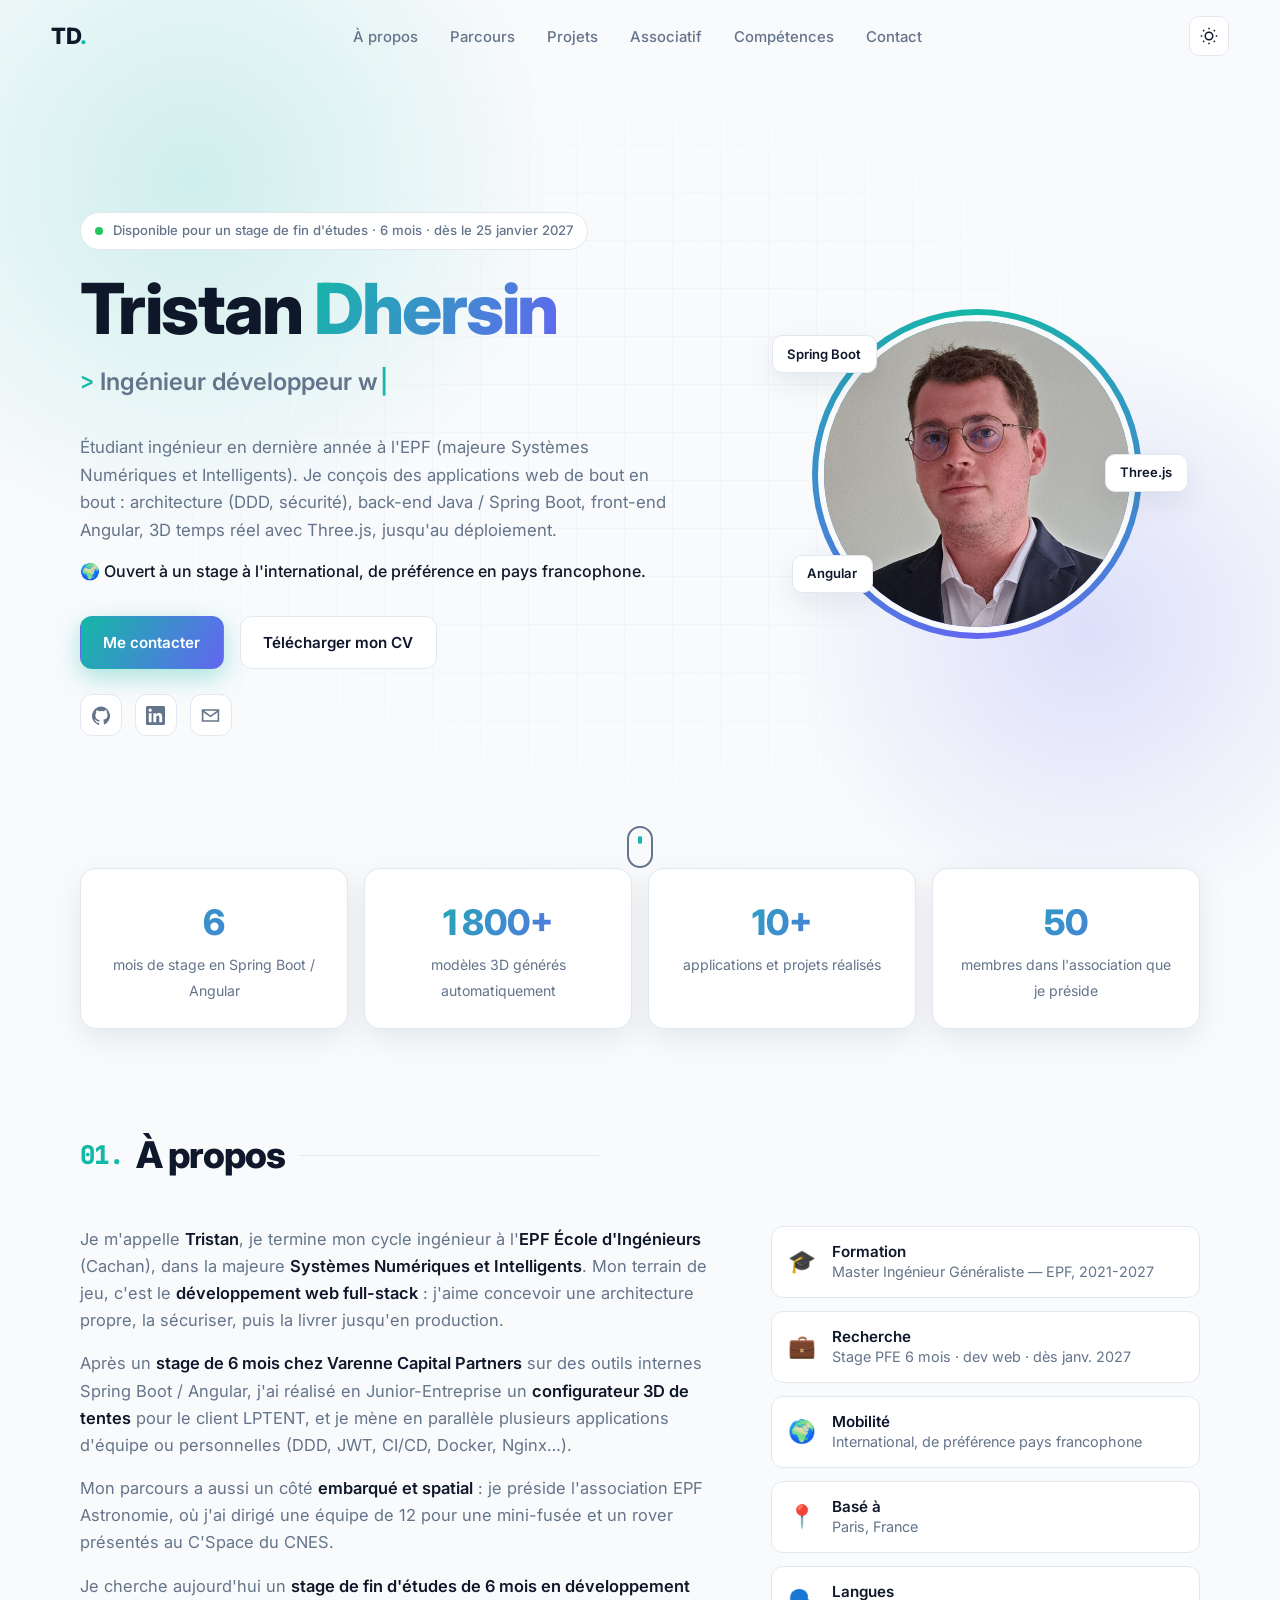
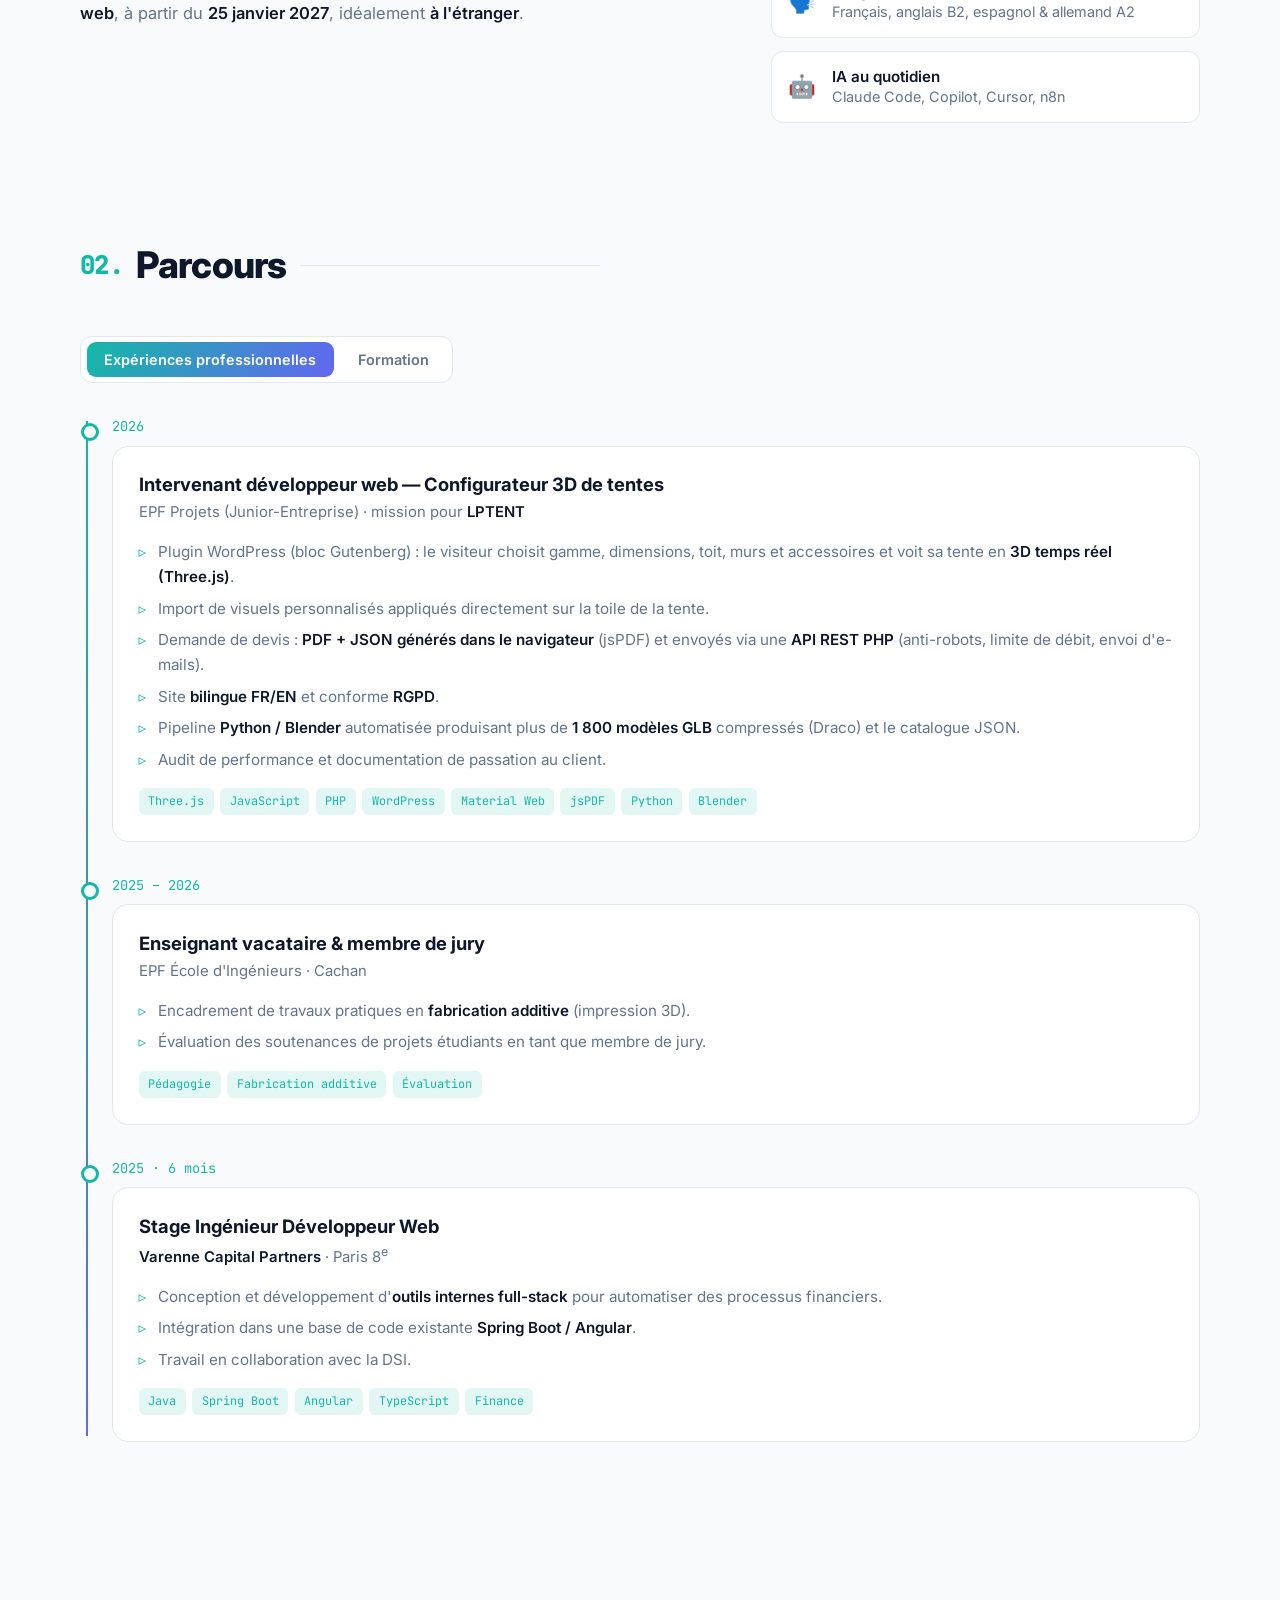
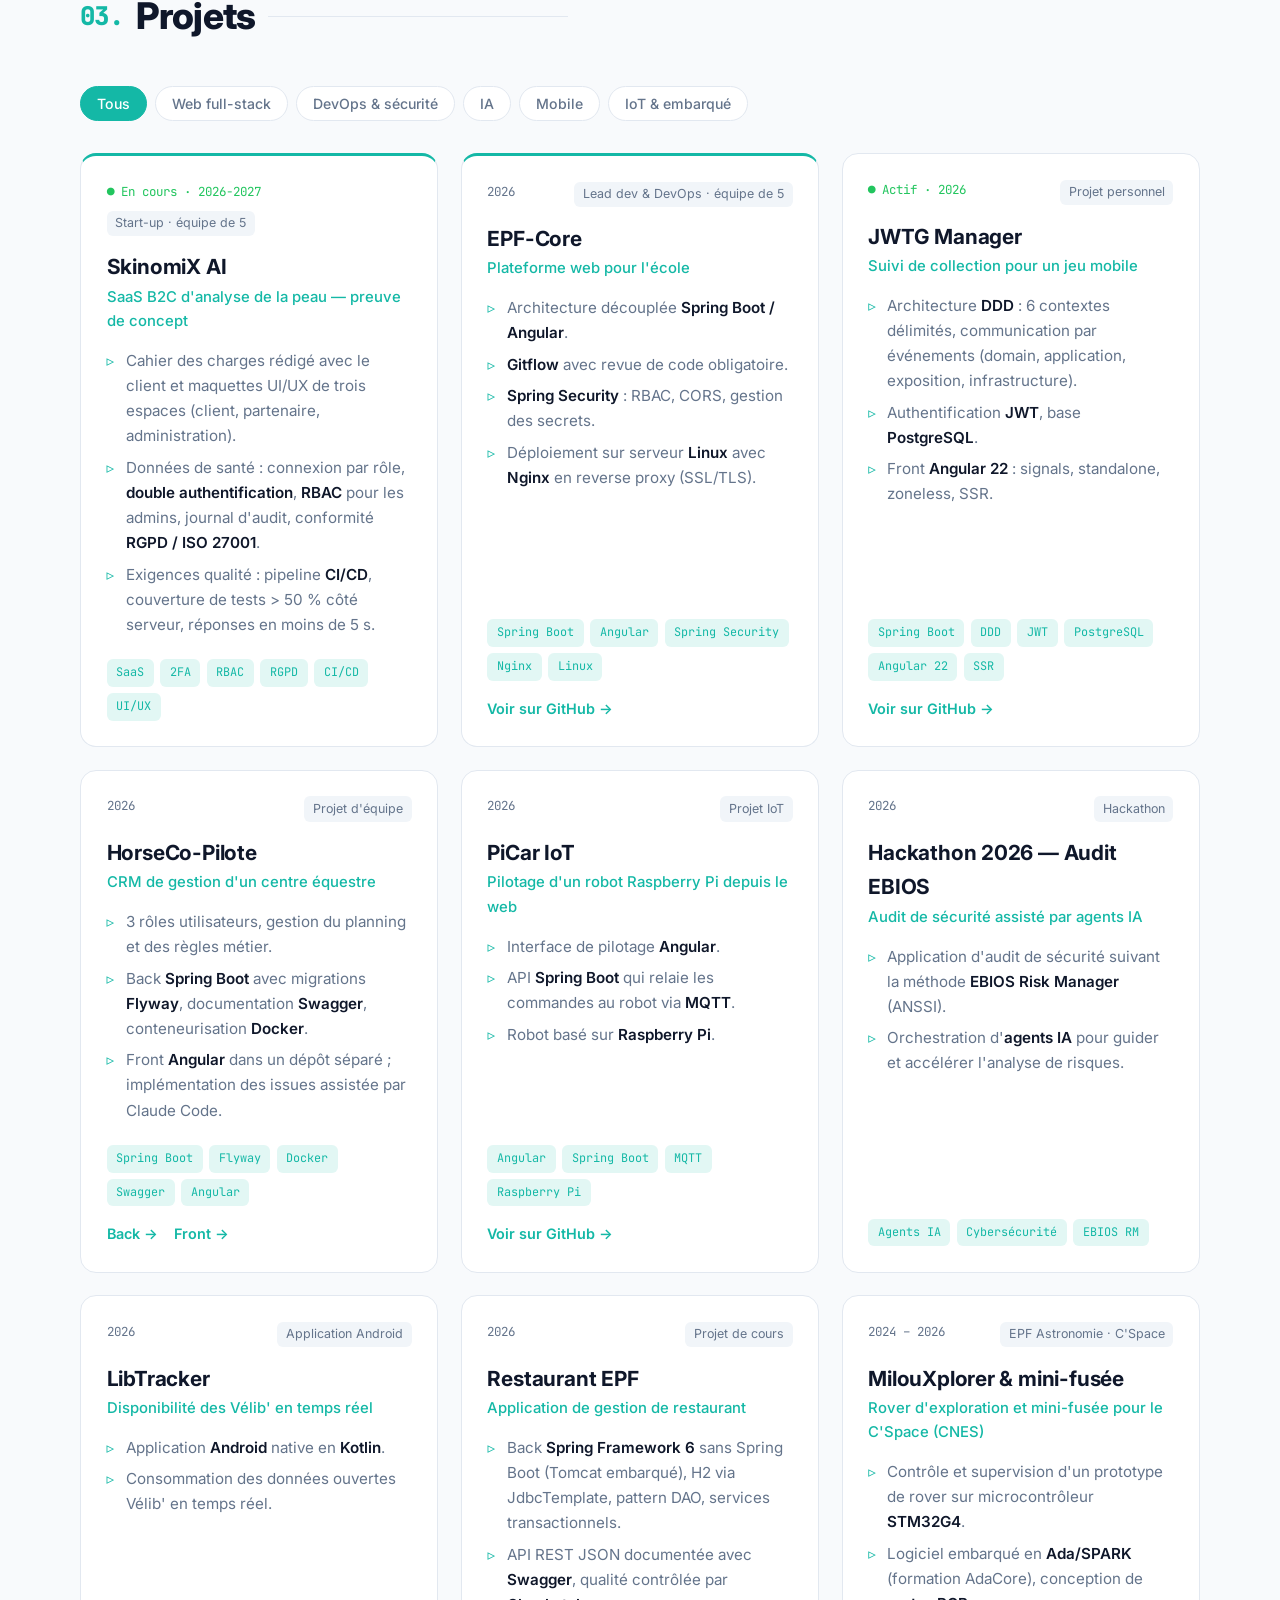
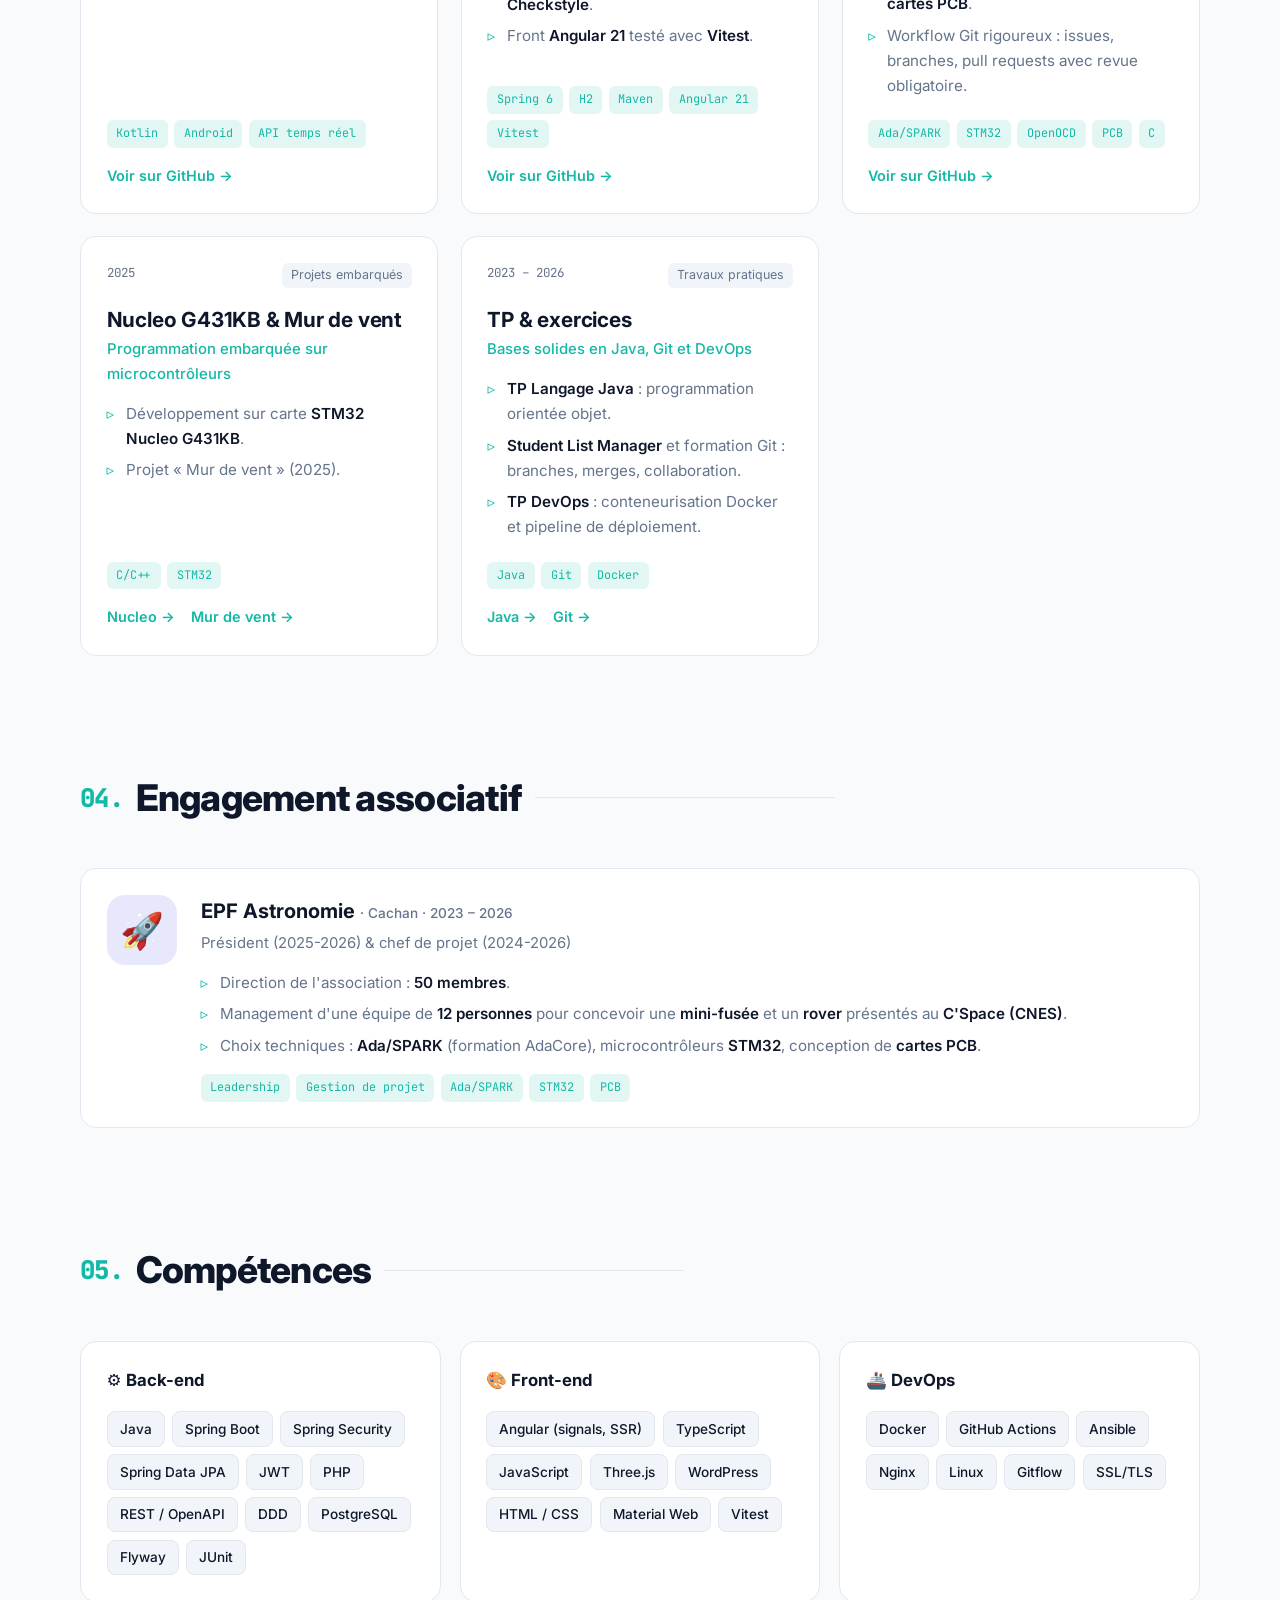
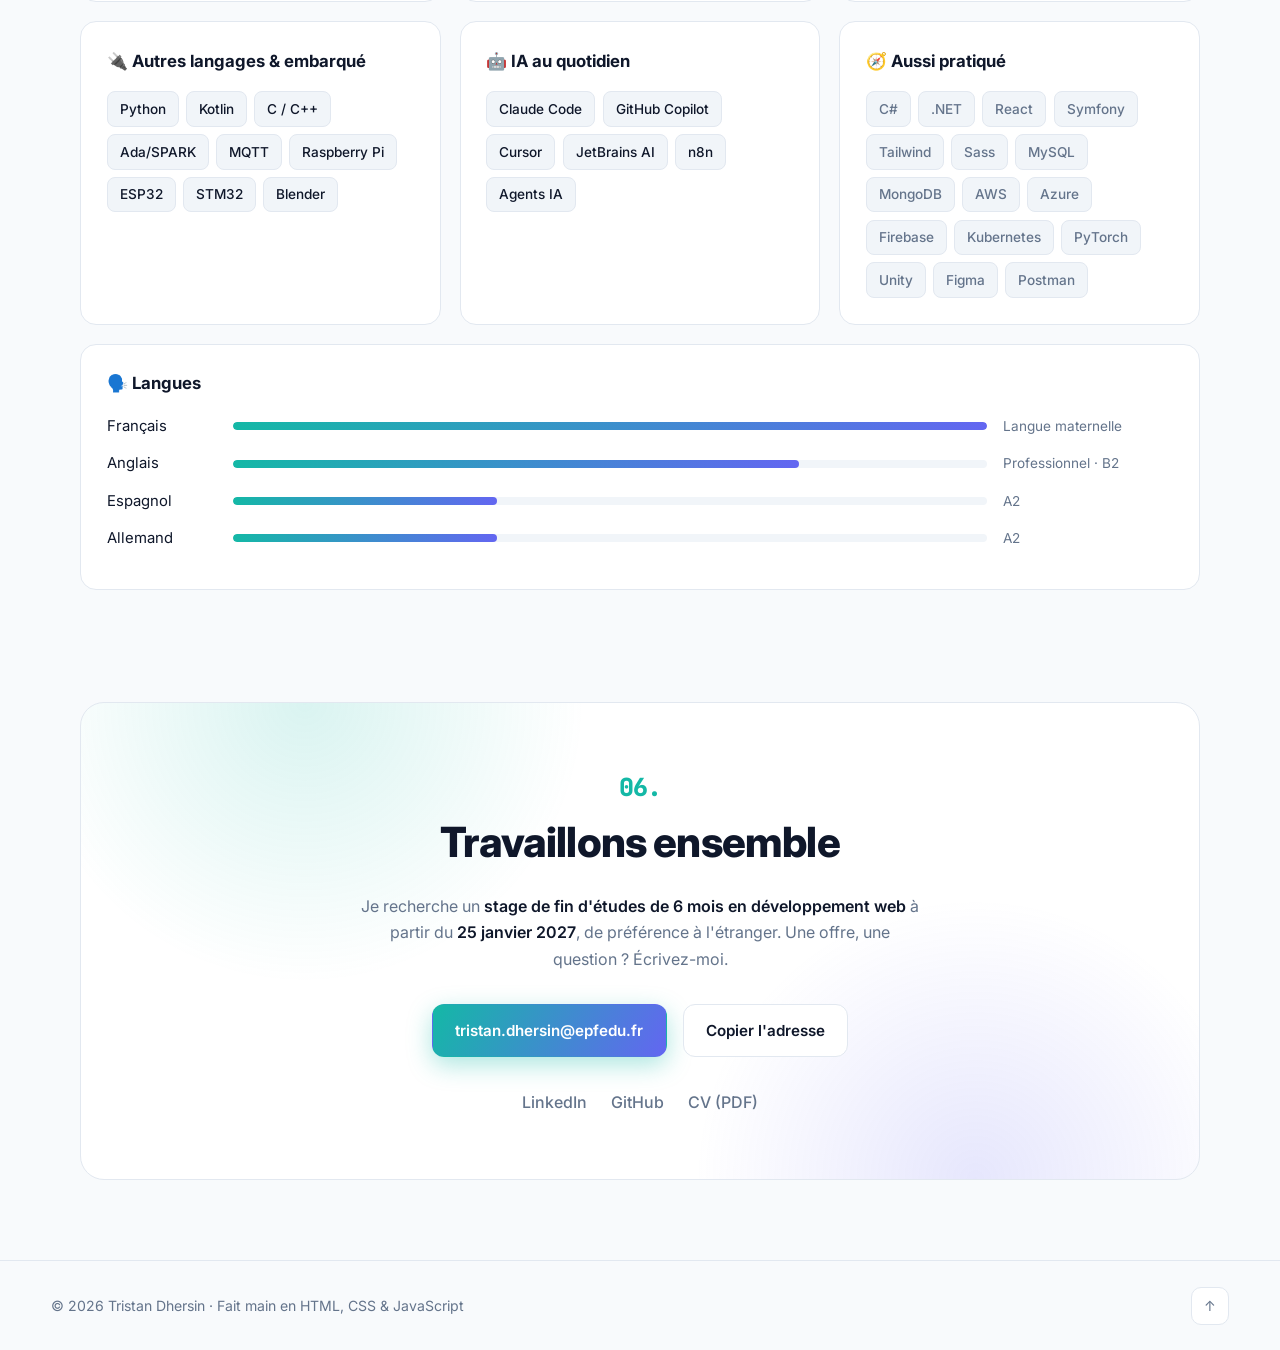
==== index.html @ 3bebbb7f "Portfolio initial : HTML, CSS, JS Co-Authored-By: Claude Opus 5.5 <noreply@anthropic.com> Claude-Ses" ====
<!DOCTYPE html>
<html lang="fr" data-theme="dark">
<head>
  <meta charset="UTF-8" />
  <meta name="viewport" content="width=device-width, initial-scale=1.0" />
  <title>Tristan Dhersin — Ingénieur développeur web full-stack</title>
  <meta name="description" content="Portfolio de Tristan Dhersin, étudiant ingénieur EPF, développeur web full-stack Java / Spring Boot & Angular. Recherche un stage de fin d'études de 6 mois à partir de janvier 2027." />
  <meta property="og:title" content="Tristan Dhersin — Développeur web full-stack" />
  <meta property="og:description" content="Java / Spring Boot, Angular, Three.js, DevOps. Stage de fin d'études dès janvier 2027." />
  <meta property="og:image" content="assets/photo.jpg" />
  <link rel="icon" href="data:image/svg+xml,<svg xmlns='http://www.w3.org/2000/svg' viewBox='0 0 100 100'><rect width='100' height='100' rx='22' fill='%2314b8a6'/><text x='50' y='66' font-size='48' text-anchor='middle' font-family='Arial' font-weight='700' fill='white'>TD</text></svg>" />
  <link rel="preconnect" href="https://fonts.googleapis.com" />
  <link rel="preconnect" href="https://fonts.gstatic.com" crossorigin />
  <link href="https://fonts.googleapis.com/css2?family=Inter:wght@400;500;600;700;800&family=JetBrains+Mono:wght@400;600&display=swap" rel="stylesheet" />
  <link rel="stylesheet" href="style.css" />
</head>
<body>
  <div class="progress" id="progress"></div>

  <!-- ============ NAVIGATION ============ -->
  <header class="nav" id="nav">
    <a href="#accueil" class="nav__logo">TD<span>.</span></a>
    <nav>
      <ul class="nav__links" id="navLinks">
        <li><a href="#apropos">À propos</a></li>
        <li><a href="#parcours">Parcours</a></li>
        <li><a href="#projets">Projets</a></li>
        <li><a href="#associatif">Associatif</a></li>
        <li><a href="#competences">Compétences</a></li>
        <li><a href="#contact">Contact</a></li>
      </ul>
    </nav>
    <div class="nav__actions">
      <button class="icon-btn" id="themeToggle" aria-label="Changer de thème">
        <svg class="sun" viewBox="0 0 24 24"><circle cx="12" cy="12" r="5"/><path d="M12 1v2M12 21v2M4.2 4.2l1.4 1.4M18.4 18.4l1.4 1.4M1 12h2M21 12h2M4.2 19.8l1.4-1.4M18.4 5.6l1.4-1.4"/></svg>
        <svg class="moon" viewBox="0 0 24 24"><path d="M21 12.8A9 9 0 1 1 11.2 3a7 7 0 0 0 9.8 9.8z"/></svg>
      </button>
      <button class="icon-btn burger" id="burger" aria-label="Menu">
        <span></span><span></span><span></span>
      </button>
    </div>
  </header>

  <main>
    <!-- ============ HERO ============ -->
    <section class="hero" id="accueil">
      <div class="hero__bg"></div>
      <div class="container hero__inner">
        <div class="hero__text">
          <p class="badge"><span class="dot"></span> Disponible pour un stage de fin d'études · 6 mois · dès le 25 janvier 2027</p>
          <h1>Tristan <span class="grad">Dhersin</span></h1>
          <h2 class="hero__role">
            <span class="mono">&gt;</span> <span id="typed">Ingénieur développeur web full-stack</span><span class="caret">|</span>
          </h2>
          <p class="hero__lead">
            Étudiant ingénieur en dernière année à l'EPF (majeure Systèmes Numériques et Intelligents).
            Je conçois des applications web de bout en bout&nbsp;: architecture (DDD, sécurité), back-end
            Java / Spring Boot, front-end Angular, 3D temps réel avec Three.js, jusqu'au déploiement.
          </p>
          <p class="hero__intl">🌍 Ouvert à un stage à l'international, de préférence en pays francophone.</p>
          <div class="hero__cta">
            <a href="#contact" class="btn btn--primary">Me contacter</a>
            <a href="assets/CV_Tristan_Dhersin.pdf" class="btn btn--ghost" target="_blank" rel="noopener">Télécharger mon CV</a>
          </div>
          <div class="socials">
            <a href="https://github.com/TristanBrouille" target="_blank" rel="noopener" aria-label="GitHub">
              <svg viewBox="0 0 24 24"><path d="M12 .5a12 12 0 0 0-3.8 23.4c.6.1.8-.3.8-.6v-2c-3.3.7-4-1.6-4-1.6-.6-1.4-1.4-1.8-1.4-1.8-1.1-.7.1-.7.1-.7 1.2.1 1.8 1.2 1.8 1.2 1.1 1.8 2.8 1.3 3.5 1 .1-.8.4-1.3.8-1.6-2.7-.3-5.5-1.3-5.5-6 0-1.3.5-2.4 1.2-3.2-.1-.3-.5-1.5.1-3.2 0 0 1-.3 3.3 1.2a11.5 11.5 0 0 1 6 0C17.3 4.7 18.3 5 18.3 5c.7 1.7.3 2.9.1 3.2.8.8 1.2 1.9 1.2 3.2 0 4.6-2.8 5.6-5.5 5.9.4.4.8 1.1.8 2.2v3.3c0 .3.2.7.8.6A12 12 0 0 0 12 .5z"/></svg>
            </a>
            <a href="https://www.linkedin.com/in/tristan-dhersin-30085b224/" target="_blank" rel="noopener" aria-label="LinkedIn">
              <svg viewBox="0 0 24 24"><path d="M20.4 20.5h-3.6v-5.6c0-1.3 0-3-1.8-3s-2.1 1.4-2.1 2.9v5.7H9.3V9h3.4v1.6c.5-.9 1.6-1.8 3.4-1.8 3.6 0 4.3 2.4 4.3 5.5v6.2zM5.3 7.4a2.1 2.1 0 1 1 0-4.2 2.1 2.1 0 0 1 0 4.2zM7.1 20.5H3.5V9h3.6v11.5zM22.2 0H1.8C.8 0 0 .8 0 1.7v20.6c0 .9.8 1.7 1.8 1.7h20.4c1 0 1.8-.8 1.8-1.7V1.7C24 .8 23.2 0 22.2 0z"/></svg>
            </a>
            <a href="mailto:tristan.dhersin@epfedu.fr" aria-label="E-mail">
              <svg viewBox="0 0 24 24"><path d="M2 5h20v14H2z" fill="none" stroke="currentColor" stroke-width="2"/><path d="m2 6 10 7 10-7" fill="none" stroke="currentColor" stroke-width="2"/></svg>
            </a>
          </div>
        </div>
        <div class="hero__photo">
          <div class="photo-ring">
            <img src="assets/photo.jpg" alt="Photo de Tristan Dhersin" />
          </div>
          <div class="floating chip-java">Spring Boot</div>
          <div class="floating chip-ng">Angular</div>
          <div class="floating chip-three">Three.js</div>
        </div>
      </div>
      <a href="#apropos" class="scroll-hint" aria-label="Descendre"><span></span></a>
    </section>

    <!-- ============ CHIFFRES ============ -->
    <section class="stats container reveal">
      <div class="stat"><strong data-count="6">6</strong><span>mois de stage en Spring Boot / Angular</span></div>
      <div class="stat"><strong data-count="1800" data-suffix="+">1 800+</strong><span>modèles 3D générés automatiquement</span></div>
      <div class="stat"><strong data-count="10" data-suffix="+">10+</strong><span>applications et projets réalisés</span></div>
      <div class="stat"><strong data-count="50">50</strong><span>membres dans l'association que je préside</span></div>
    </section>

    <!-- ============ À PROPOS ============ -->
    <section class="section container" id="apropos">
      <h2 class="section__title reveal"><span class="mono">01.</span> À propos</h2>
      <div class="about reveal">
        <div class="about__text">
          <p>
            Je m'appelle <strong>Tristan</strong>, je termine mon cycle ingénieur à l'<strong>EPF École d'Ingénieurs</strong> (Cachan),
            dans la majeure <strong>Systèmes Numériques et Intelligents</strong>. Mon terrain de jeu, c'est le
            <strong>développement web full-stack</strong> : j'aime concevoir une architecture propre, la sécuriser, puis
            la livrer jusqu'en production.
          </p>
          <p>
            Après un <strong>stage de 6 mois chez Varenne Capital Partners</strong> sur des outils internes Spring Boot / Angular,
            j'ai réalisé en Junior-Entreprise un <strong>configurateur 3D de tentes</strong> pour le client LPTENT, et je mène en
            parallèle plusieurs applications d'équipe ou personnelles (DDD, JWT, CI/CD, Docker, Nginx…).
          </p>
          <p>
            Mon parcours a aussi un côté <strong>embarqué et spatial</strong> : je préside l'association EPF Astronomie,
            où j'ai dirigé une équipe de 12 pour une mini-fusée et un rover présentés au C'Space du CNES.
          </p>
          <p>
            Je cherche aujourd'hui un <strong>stage de fin d'études de 6 mois en développement web</strong>,
            à partir du <strong>25 janvier 2027</strong>, idéalement <strong>à l'étranger</strong>.
          </p>
        </div>
        <ul class="about__facts">
          <li><span>🎓</span><div><b>Formation</b>Master Ingénieur Généraliste — EPF, 2021-2027</div></li>
          <li><span>💼</span><div><b>Recherche</b>Stage PFE 6 mois · dev web · dès janv. 2027</div></li>
          <li><span>🌍</span><div><b>Mobilité</b>International, de préférence pays francophone</div></li>
          <li><span>📍</span><div><b>Basé à</b>Paris, France</div></li>
          <li><span>🗣️</span><div><b>Langues</b>Français, anglais B2, espagnol & allemand A2</div></li>
          <li><span>🤖</span><div><b>IA au quotidien</b>Claude Code, Copilot, Cursor, n8n</div></li>
        </ul>
      </div>
    </section>

    <!-- ============ PARCOURS ============ -->
    <section class="section container" id="parcours">
      <h2 class="section__title reveal"><span class="mono">02.</span> Parcours</h2>

      <div class="tabs reveal" role="tablist">
        <button class="tab active" data-tab="pro">Expériences professionnelles</button>
        <button class="tab" data-tab="edu">Formation</button>
      </div>

      <div class="timeline" data-panel="pro">
        <article class="tl-item reveal">
          <div class="tl-date">2026</div>
          <div class="tl-card">
            <header>
              <h3>Intervenant développeur web — Configurateur 3D de tentes</h3>
              <p class="tl-org">EPF Projets (Junior-Entreprise) · mission pour <b>LPTENT</b></p>
            </header>
            <ul>
              <li>Plugin WordPress (bloc Gutenberg) : le visiteur choisit gamme, dimensions, toit, murs et accessoires et voit sa tente en <b>3D temps réel (Three.js)</b>.</li>
              <li>Import de visuels personnalisés appliqués directement sur la toile de la tente.</li>
              <li>Demande de devis : <b>PDF + JSON générés dans le navigateur</b> (jsPDF) et envoyés via une <b>API REST PHP</b> (anti-robots, limite de débit, envoi d'e-mails).</li>
              <li>Site <b>bilingue FR/EN</b> et conforme <b>RGPD</b>.</li>
              <li>Pipeline <b>Python / Blender</b> automatisée produisant plus de <b>1 800 modèles GLB</b> compressés (Draco) et le catalogue JSON.</li>
              <li>Audit de performance et documentation de passation au client.</li>
            </ul>
            <div class="tags"><span>Three.js</span><span>JavaScript</span><span>PHP</span><span>WordPress</span><span>Material Web</span><span>jsPDF</span><span>Python</span><span>Blender</span></div>
          </div>
        </article>

        <article class="tl-item reveal">
          <div class="tl-date">2025 – 2026</div>
          <div class="tl-card">
            <header>
              <h3>Enseignant vacataire & membre de jury</h3>
              <p class="tl-org">EPF École d'Ingénieurs · Cachan</p>
            </header>
            <ul>
              <li>Encadrement de travaux pratiques en <b>fabrication additive</b> (impression 3D).</li>
              <li>Évaluation des soutenances de projets étudiants en tant que membre de jury.</li>
            </ul>
            <div class="tags"><span>Pédagogie</span><span>Fabrication additive</span><span>Évaluation</span></div>
          </div>
        </article>

        <article class="tl-item reveal">
          <div class="tl-date">2025 · 6 mois</div>
          <div class="tl-card">
            <header>
              <h3>Stage Ingénieur Développeur Web</h3>
              <p class="tl-org"><b>Varenne Capital Partners</b> · Paris 8<sup>e</sup></p>
            </header>
            <ul>
              <li>Conception et développement d'<b>outils internes full-stack</b> pour automatiser des processus financiers.</li>
              <li>Intégration dans une base de code existante <b>Spring Boot / Angular</b>.</li>
              <li>Travail en collaboration avec la DSI.</li>
            </ul>
            <div class="tags"><span>Java</span><span>Spring Boot</span><span>Angular</span><span>TypeScript</span><span>Finance</span></div>
          </div>
        </article>
      </div>

      <div class="timeline hidden" data-panel="edu">
        <article class="tl-item reveal">
          <div class="tl-date">2021 – 2027</div>
          <div class="tl-card">
            <header>
              <h3>Master Ingénieur Généraliste — Majeure Systèmes Numériques et Intelligents</h3>
              <p class="tl-org"><b>EPF École d'Ingénieurs</b> · Cachan</p>
            </header>
            <ul>
              <li>Architecture logicielle, sécurité applicative.</li>
              <li>DevOps & CI/CD, cloud computing, virtualisation et réseaux.</li>
              <li>Projets de semestre en équipe : SkinomiX AI, EPF-Core, HorseCo-Pilote, PiCar IoT, Restaurant EPF…</li>
              <li>Formation Ada/SPARK dispensée par AdaCore (dans le cadre d'EPF Astronomie).</li>
            </ul>
            <div class="tags"><span>Architecture</span><span>Sécurité</span><span>DevOps</span><span>Cloud</span><span>Réseaux</span></div>
          </div>
        </article>
      </div>
    </section>

    <!-- ============ PROJETS ============ -->
    <section class="section container" id="projets">
      <h2 class="section__title reveal"><span class="mono">03.</span> Projets</h2>

      <div class="filters reveal" id="filters">
        <button class="filter active" data-filter="all">Tous</button>
        <button class="filter" data-filter="web">Web full-stack</button>
        <button class="filter" data-filter="devops">DevOps & sécurité</button>
        <button class="filter" data-filter="ia">IA</button>
        <button class="filter" data-filter="mobile">Mobile</button>
        <button class="filter" data-filter="iot">IoT & embarqué</button>
      </div>

      <div class="projects" id="projectGrid">
        <article class="project featured reveal" data-cat="web devops">
          <div class="project__top">
            <span class="project__status live">En cours · 2026-2027</span>
            <span class="project__ctx">Start-up · équipe de 5</span>
          </div>
          <h3>SkinomiX AI</h3>
          <p class="project__sub">SaaS B2C d'analyse de la peau — preuve de concept</p>
          <ul>
            <li>Cahier des charges rédigé avec le client et maquettes UI/UX de trois espaces (client, partenaire, administration).</li>
            <li>Données de santé : connexion par rôle, <b>double authentification</b>, <b>RBAC</b> pour les admins, journal d'audit, conformité <b>RGPD / ISO 27001</b>.</li>
            <li>Exigences qualité : pipeline <b>CI/CD</b>, couverture de tests &gt; 50 % côté serveur, réponses en moins de 5 s.</li>
          </ul>
          <div class="tags"><span>SaaS</span><span>2FA</span><span>RBAC</span><span>RGPD</span><span>CI/CD</span><span>UI/UX</span></div>
        </article>

        <article class="project featured reveal" data-cat="web devops">
          <div class="project__top">
            <span class="project__status">2026</span>
            <span class="project__ctx">Lead dev & DevOps · équipe de 5</span>
          </div>
          <h3>EPF-Core</h3>
          <p class="project__sub">Plateforme web pour l'école</p>
          <ul>
            <li>Architecture découplée <b>Spring Boot / Angular</b>.</li>
            <li><b>Gitflow</b> avec revue de code obligatoire.</li>
            <li><b>Spring Security</b> : RBAC, CORS, gestion des secrets.</li>
            <li>Déploiement sur serveur <b>Linux</b> avec <b>Nginx</b> en reverse proxy (SSL/TLS).</li>
          </ul>
          <div class="tags"><span>Spring Boot</span><span>Angular</span><span>Spring Security</span><span>Nginx</span><span>Linux</span></div>
          <a class="project__link" href="https://github.com/TristanBrouille/EPF-Core" target="_blank" rel="noopener">Voir sur GitHub →</a>
        </article>

        <article class="project reveal" data-cat="web">
          <div class="project__top">
            <span class="project__status live">Actif · 2026</span>
            <span class="project__ctx">Projet personnel</span>
          </div>
          <h3>JWTG Manager</h3>
          <p class="project__sub">Suivi de collection pour un jeu mobile</p>
          <ul>
            <li>Architecture <b>DDD</b> : 6 contextes délimités, communication par événements (domain, application, exposition, infrastructure).</li>
            <li>Authentification <b>JWT</b>, base <b>PostgreSQL</b>.</li>
            <li>Front <b>Angular 22</b> : signals, standalone, zoneless, SSR.</li>
          </ul>
          <div class="tags"><span>Spring Boot</span><span>DDD</span><span>JWT</span><span>PostgreSQL</span><span>Angular 22</span><span>SSR</span></div>
          <a class="project__link" href="https://github.com/TristanBrouille/JwtgManager" target="_blank" rel="noopener">Voir sur GitHub →</a>
        </article>

        <article class="project reveal" data-cat="web devops">
          <div class="project__top">
            <span class="project__status">2026</span>
            <span class="project__ctx">Projet d'équipe</span>
          </div>
          <h3>HorseCo-Pilote</h3>
          <p class="project__sub">CRM de gestion d'un centre équestre</p>
          <ul>
            <li>3 rôles utilisateurs, gestion du planning et des règles métier.</li>
            <li>Back <b>Spring Boot</b> avec migrations <b>Flyway</b>, documentation <b>Swagger</b>, conteneurisation <b>Docker</b>.</li>
            <li>Front <b>Angular</b> dans un dépôt séparé ; implémentation des issues assistée par Claude Code.</li>
          </ul>
          <div class="tags"><span>Spring Boot</span><span>Flyway</span><span>Docker</span><span>Swagger</span><span>Angular</span></div>
          <div class="project__links">
            <a class="project__link" href="https://github.com/TristanBrouille/HorseCo-Pilote" target="_blank" rel="noopener">Back →</a>
            <a class="project__link" href="https://github.com/TristanBrouille/HorseCo-Pilote-Front" target="_blank" rel="noopener">Front →</a>
          </div>
        </article>

        <article class="project reveal" data-cat="iot web">
          <div class="project__top">
            <span class="project__status">2026</span>
            <span class="project__ctx">Projet IoT</span>
          </div>
          <h3>PiCar IoT</h3>
          <p class="project__sub">Pilotage d'un robot Raspberry Pi depuis le web</p>
          <ul>
            <li>Interface de pilotage <b>Angular</b>.</li>
            <li>API <b>Spring Boot</b> qui relaie les commandes au robot via <b>MQTT</b>.</li>
            <li>Robot basé sur <b>Raspberry Pi</b>.</li>
          </ul>
          <div class="tags"><span>Angular</span><span>Spring Boot</span><span>MQTT</span><span>Raspberry Pi</span></div>
          <a class="project__link" href="https://github.com/TristanBrouille/Projet_IOT_Picard" target="_blank" rel="noopener">Voir sur GitHub →</a>
        </article>

        <article class="project reveal" data-cat="ia devops">
          <div class="project__top">
            <span class="project__status">2026</span>
            <span class="project__ctx">Hackathon</span>
          </div>
          <h3>Hackathon 2026 — Audit EBIOS</h3>
          <p class="project__sub">Audit de sécurité assisté par agents IA</p>
          <ul>
            <li>Application d'audit de sécurité suivant la méthode <b>EBIOS Risk Manager</b> (ANSSI).</li>
            <li>Orchestration d'<b>agents IA</b> pour guider et accélérer l'analyse de risques.</li>
          </ul>
          <div class="tags"><span>Agents IA</span><span>Cybersécurité</span><span>EBIOS RM</span></div>
        </article>

        <article class="project reveal" data-cat="mobile">
          <div class="project__top">
            <span class="project__status">2026</span>
            <span class="project__ctx">Application Android</span>
          </div>
          <h3>LibTracker</h3>
          <p class="project__sub">Disponibilité des Vélib' en temps réel</p>
          <ul>
            <li>Application <b>Android</b> native en <b>Kotlin</b>.</li>
            <li>Consommation des données ouvertes Vélib' en temps réel.</li>
          </ul>
          <div class="tags"><span>Kotlin</span><span>Android</span><span>API temps réel</span></div>
          <a class="project__link" href="https://github.com/TristanBrouille/LibTracker" target="_blank" rel="noopener">Voir sur GitHub →</a>
        </article>

        <article class="project reveal" data-cat="web">
          <div class="project__top">
            <span class="project__status">2026</span>
            <span class="project__ctx">Projet de cours</span>
          </div>
          <h3>Restaurant EPF</h3>
          <p class="project__sub">Application de gestion de restaurant</p>
          <ul>
            <li>Back <b>Spring Framework 6</b> sans Spring Boot (Tomcat embarqué), H2 via JdbcTemplate, pattern DAO, services transactionnels.</li>
            <li>API REST JSON documentée avec <b>Swagger</b>, qualité contrôlée par <b>Checkstyle</b>.</li>
            <li>Front <b>Angular 21</b> testé avec <b>Vitest</b>.</li>
          </ul>
          <div class="tags"><span>Spring 6</span><span>H2</span><span>Maven</span><span>Angular 21</span><span>Vitest</span></div>
          <a class="project__link" href="https://github.com/TristanBrouille/restaurant-epf-sujet" target="_blank" rel="noopener">Voir sur GitHub →</a>
        </article>

        <article class="project reveal" data-cat="iot">
          <div class="project__top">
            <span class="project__status">2024 – 2026</span>
            <span class="project__ctx">EPF Astronomie · C'Space</span>
          </div>
          <h3>MilouXplorer & mini-fusée</h3>
          <p class="project__sub">Rover d'exploration et mini-fusée pour le C'Space (CNES)</p>
          <ul>
            <li>Contrôle et supervision d'un prototype de rover sur microcontrôleur <b>STM32G4</b>.</li>
            <li>Logiciel embarqué en <b>Ada/SPARK</b> (formation AdaCore), conception de <b>cartes PCB</b>.</li>
            <li>Workflow Git rigoureux : issues, branches, pull requests avec revue obligatoire.</li>
          </ul>
          <div class="tags"><span>Ada/SPARK</span><span>STM32</span><span>OpenOCD</span><span>PCB</span><span>C</span></div>
          <a class="project__link" href="https://github.com/TristanBrouille/epf-milou-explorer" target="_blank" rel="noopener">Voir sur GitHub →</a>
        </article>

        <article class="project reveal" data-cat="iot">
          <div class="project__top">
            <span class="project__status">2025</span>
            <span class="project__ctx">Projets embarqués</span>
          </div>
          <h3>Nucleo G431KB & Mur de vent</h3>
          <p class="project__sub">Programmation embarquée sur microcontrôleurs</p>
          <ul>
            <li>Développement sur carte <b>STM32 Nucleo G431KB</b>.</li>
            <li>Projet « Mur de vent » (2025).</li>
          </ul>
          <div class="tags"><span>C/C++</span><span>STM32</span></div>
          <div class="project__links">
            <a class="project__link" href="https://github.com/TristanBrouille/nucleo_g431kb" target="_blank" rel="noopener">Nucleo →</a>
            <a class="project__link" href="https://github.com/TristanBrouille/Mur_de_vent" target="_blank" rel="noopener">Mur de vent →</a>
          </div>
        </article>

        <article class="project reveal" data-cat="web devops">
          <div class="project__top">
            <span class="project__status">2023 – 2026</span>
            <span class="project__ctx">Travaux pratiques</span>
          </div>
          <h3>TP & exercices</h3>
          <p class="project__sub">Bases solides en Java, Git et DevOps</p>
          <ul>
            <li><b>TP Langage Java</b> : programmation orientée objet.</li>
            <li><b>Student List Manager</b> et formation Git : branches, merges, collaboration.</li>
            <li><b>TP DevOps</b> : conteneurisation Docker et pipeline de déploiement.</li>
          </ul>
          <div class="tags"><span>Java</span><span>Git</span><span>Docker</span></div>
          <div class="project__links">
            <a class="project__link" href="https://github.com/TristanBrouille/TP-Language-Java" target="_blank" rel="noopener">Java →</a>
            <a class="project__link" href="https://github.com/TristanBrouille/TP-Git---Student-List-Manager" target="_blank" rel="noopener">Git →</a>
          </div>
        </article>
      </div>
    </section>

    <!-- ============ ASSOCIATIF ============ -->
    <section class="section container" id="associatif">
      <h2 class="section__title reveal"><span class="mono">04.</span> Engagement associatif</h2>
      <div class="asso reveal">
        <div class="asso__icon">🚀</div>
        <div>
          <h3>EPF Astronomie <small>· Cachan · 2023 – 2026</small></h3>
          <p class="tl-org">Président (2025-2026) & chef de projet (2024-2026)</p>
          <ul>
            <li>Direction de l'association : <b>50 membres</b>.</li>
            <li>Management d'une équipe de <b>12 personnes</b> pour concevoir une <b>mini-fusée</b> et un <b>rover</b> présentés au <b>C'Space (CNES)</b>.</li>
            <li>Choix techniques : <b>Ada/SPARK</b> (formation AdaCore), microcontrôleurs <b>STM32</b>, conception de <b>cartes PCB</b>.</li>
          </ul>
          <div class="tags"><span>Leadership</span><span>Gestion de projet</span><span>Ada/SPARK</span><span>STM32</span><span>PCB</span></div>
        </div>
      </div>
    </section>

    <!-- ============ COMPÉTENCES ============ -->
    <section class="section container" id="competences">
      <h2 class="section__title reveal"><span class="mono">05.</span> Compétences</h2>
      <div class="skills">
        <div class="skill-card reveal">
          <h3>⚙️ Back-end</h3>
          <div class="chips"><span>Java</span><span>Spring Boot</span><span>Spring Security</span><span>Spring Data JPA</span><span>JWT</span><span>PHP</span><span>REST / OpenAPI</span><span>DDD</span><span>PostgreSQL</span><span>Flyway</span><span>JUnit</span></div>
        </div>
        <div class="skill-card reveal">
          <h3>🎨 Front-end</h3>
          <div class="chips"><span>Angular (signals, SSR)</span><span>TypeScript</span><span>JavaScript</span><span>Three.js</span><span>WordPress</span><span>HTML / CSS</span><span>Material Web</span><span>Vitest</span></div>
        </div>
        <div class="skill-card reveal">
          <h3>🚢 DevOps</h3>
          <div class="chips"><span>Docker</span><span>GitHub Actions</span><span>Ansible</span><span>Nginx</span><span>Linux</span><span>Gitflow</span><span>SSL/TLS</span></div>
        </div>
        <div class="skill-card reveal">
          <h3>🔌 Autres langages & embarqué</h3>
          <div class="chips"><span>Python</span><span>Kotlin</span><span>C / C++</span><span>Ada/SPARK</span><span>MQTT</span><span>Raspberry Pi</span><span>ESP32</span><span>STM32</span><span>Blender</span></div>
        </div>
        <div class="skill-card reveal">
          <h3>🤖 IA au quotidien</h3>
          <div class="chips"><span>Claude Code</span><span>GitHub Copilot</span><span>Cursor</span><span>JetBrains AI</span><span>n8n</span><span>Agents IA</span></div>
        </div>
        <div class="skill-card reveal">
          <h3>🧭 Aussi pratiqué</h3>
          <div class="chips muted"><span>C#</span><span>.NET</span><span>React</span><span>Symfony</span><span>Tailwind</span><span>Sass</span><span>MySQL</span><span>MongoDB</span><span>AWS</span><span>Azure</span><span>Firebase</span><span>Kubernetes</span><span>PyTorch</span><span>Unity</span><span>Figma</span><span>Postman</span></div>
        </div>
      </div>

      <div class="langs reveal">
        <h3>🗣️ Langues</h3>
        <div class="lang"><span>Français</span><div class="bar"><i style="--w:100%"></i></div><em>Langue maternelle</em></div>
        <div class="lang"><span>Anglais</span><div class="bar"><i style="--w:75%"></i></div><em>Professionnel · B2</em></div>
        <div class="lang"><span>Espagnol</span><div class="bar"><i style="--w:35%"></i></div><em>A2</em></div>
        <div class="lang"><span>Allemand</span><div class="bar"><i style="--w:35%"></i></div><em>A2</em></div>
      </div>
    </section>

    <!-- ============ CONTACT ============ -->
    <section class="section container" id="contact">
      <div class="contact reveal">
        <h2><span class="mono">06.</span> Travaillons ensemble</h2>
        <p>
          Je recherche un <b>stage de fin d'études de 6 mois en développement web</b> à partir du
          <b>25 janvier 2027</b>, de préférence à l'étranger. Une offre, une question&nbsp;? Écrivez-moi.
        </p>
        <div class="contact__actions">
          <a class="btn btn--primary" href="mailto:tristan.dhersin@epfedu.fr">tristan.dhersin@epfedu.fr</a>
          <button class="btn btn--ghost" id="copyMail" data-mail="tristan.dhersin@epfedu.fr">Copier l'adresse</button>
        </div>
        <div class="contact__links">
          <a href="https://www.linkedin.com/in/tristan-dhersin-30085b224/" target="_blank" rel="noopener">LinkedIn</a>
          <a href="https://github.com/TristanBrouille" target="_blank" rel="noopener">GitHub</a>
          <a href="assets/CV_Tristan_Dhersin.pdf" target="_blank" rel="noopener">CV (PDF)</a>
        </div>
      </div>
    </section>
  </main>

  <footer class="footer">
    <p>© <span id="year"></span> Tristan Dhersin · Fait main en HTML, CSS & JavaScript</p>
    <a href="#accueil" class="to-top" aria-label="Haut de page">↑</a>
  </footer>

  <div class="toast" id="toast">Adresse copiée ✔</div>
  <script src="script.js"></script>
</body>
</html>
---- style.css ----
/* =========================================================
   Portfolio Tristan Dhersin — style.css
   ========================================================= */

:root {
  --accent: #14b8a6;
  --accent-2: #6366f1;
  --radius: 16px;
  --maxw: 1120px;
  --ease: cubic-bezier(.2, .8, .2, 1);
}

[data-theme="dark"] {
  --bg: #0b1120;
  --bg-2: #111a2e;
  --card: #131d33;
  --border: #22304d;
  --text: #e2e8f0;
  --muted: #94a3b8;
  --chip: #1b2742;
  --shadow: 0 10px 30px rgba(0, 0, 0, .35);
}

[data-theme="light"] {
  --bg: #f8fafc;
  --bg-2: #eef2f7;
  --card: #ffffff;
  --border: #e2e8f0;
  --text: #0f172a;
  --muted: #64748b;
  --chip: #f1f5f9;
  --shadow: 0 10px 30px rgba(15, 23, 42, .08);
}

* { box-sizing: border-box; margin: 0; padding: 0; }
html { scroll-behavior: smooth; scroll-padding-top: 80px; }
body {
  font-family: "Inter", system-ui, sans-serif;
  background: var(--bg);
  color: var(--text);
  line-height: 1.65;
  transition: background .3s, color .3s;
  -webkit-font-smoothing: antialiased;
}
a { color: inherit; text-decoration: none; }
img { max-width: 100%; display: block; }
ul { list-style: none; }
b, strong { font-weight: 600; color: var(--text); }
.mono { font-family: "JetBrains Mono", monospace; color: var(--accent); }
.container { width: min(var(--maxw), 92%); margin-inline: auto; }
.hidden { display: none !important; }

.grad {
  background: linear-gradient(120deg, var(--accent), var(--accent-2));
  -webkit-background-clip: text;
  background-clip: text;
  color: transparent;
}

/* ---------- Progress bar ---------- */
.progress {
  position: fixed; top: 0; left: 0; height: 3px; width: 0;
  background: linear-gradient(90deg, var(--accent), var(--accent-2));
  z-index: 200;
}

/* ---------- Navigation ---------- */
.nav {
  position: fixed; inset: 0 0 auto 0; z-index: 100;
  display: flex; align-items: center; justify-content: space-between;
  padding: 1rem 4%;
  transition: background .3s, box-shadow .3s, padding .3s;
}
.nav.scrolled {
  background: color-mix(in srgb, var(--bg) 82%, transparent);
  backdrop-filter: blur(12px);
  box-shadow: 0 1px 0 var(--border);
  padding: .7rem 4%;
}
.nav__logo { font-weight: 800; font-size: 1.4rem; letter-spacing: -.02em; }
.nav__logo span { color: var(--accent); }
.nav__links { display: flex; gap: 2rem; }
.nav__links a {
  font-size: .93rem; color: var(--muted); font-weight: 500;
  position: relative; transition: color .2s;
}
.nav__links a::after {
  content: ""; position: absolute; left: 0; bottom: -4px; height: 2px; width: 0;
  background: var(--accent); transition: width .25s var(--ease);
}
.nav__links a:hover, .nav__links a.active { color: var(--text); }
.nav__links a.active::after, .nav__links a:hover::after { width: 100%; }
.nav__actions { display: flex; gap: .5rem; align-items: center; }

.icon-btn {
  width: 40px; height: 40px; border-radius: 10px;
  border: 1px solid var(--border); background: var(--card); color: var(--text);
  display: grid; place-items: center; cursor: pointer;
}
.icon-btn svg { width: 18px; height: 18px; fill: none; stroke: currentColor; stroke-width: 2; }
.icon-btn .moon { fill: currentColor; stroke: none; }
[data-theme="dark"] .sun { display: none; }
[data-theme="light"] .moon { display: none; }
.burger { display: none; flex-direction: column; gap: 4px; }
.burger span { width: 18px; height: 2px; background: currentColor; border-radius: 2px; transition: .3s; }
.burger.open span:nth-child(1) { transform: translateY(6px) rotate(45deg); }
.burger.open span:nth-child(2) { opacity: 0; }
.burger.open span:nth-child(3) { transform: translateY(-6px) rotate(-45deg); }

/* ---------- Buttons ---------- */
.btn {
  display: inline-flex; align-items: center; gap: .5rem;
  padding: .8rem 1.4rem; border-radius: 12px; font-weight: 600; font-size: .95rem;
  border: 1px solid transparent; cursor: pointer; font-family: inherit;
  transition: transform .2s var(--ease), box-shadow .2s, background .2s;
}
.btn:hover { transform: translateY(-2px); }
.btn--primary {
  background: linear-gradient(120deg, var(--accent), var(--accent-2)); color: #fff;
  box-shadow: 0 8px 24px color-mix(in srgb, var(--accent) 35%, transparent);
}
.btn--ghost { border-color: var(--border); background: var(--card); color: var(--text); }
.btn--ghost:hover { border-color: var(--accent); }

/* ---------- Hero ---------- */
.hero {
  min-height: 100vh; display: flex; align-items: center; position: relative;
  padding: 7rem 0 4rem; overflow: hidden;
}
.hero__bg {
  position: absolute; inset: 0; z-index: -1;
  background:
    radial-gradient(600px circle at 15% 20%, color-mix(in srgb, var(--accent) 18%, transparent), transparent 60%),
    radial-gradient(500px circle at 85% 70%, color-mix(in srgb, var(--accent-2) 18%, transparent), transparent 60%);
}
.hero__bg::after {
  content: ""; position: absolute; inset: 0;
  background-image: linear-gradient(var(--border) 1px, transparent 1px),
                    linear-gradient(90deg, var(--border) 1px, transparent 1px);
  background-size: 48px 48px; opacity: .25;
  mask-image: radial-gradient(ellipse at center, #000 30%, transparent 75%);
}
.hero__inner { display: grid; grid-template-columns: 1.4fr 1fr; gap: 3rem; align-items: center; }
.badge {
  display: inline-flex; align-items: center; gap: .6rem;
  padding: .45rem .9rem; border-radius: 999px; font-size: .82rem; font-weight: 500;
  border: 1px solid var(--border); background: var(--card); color: var(--muted);
  margin-bottom: 1.4rem;
}
.dot { width: 8px; height: 8px; border-radius: 50%; background: #22c55e; box-shadow: 0 0 0 0 #22c55e; animation: pulse 2s infinite; }
@keyframes pulse { 70% { box-shadow: 0 0 0 8px transparent; } 100% { box-shadow: 0 0 0 0 transparent; } }
.hero h1 { font-size: clamp(2.6rem, 6vw, 4.4rem); line-height: 1.05; font-weight: 800; letter-spacing: -.03em; }
.hero__role { font-size: clamp(1.1rem, 2.4vw, 1.5rem); font-weight: 600; margin: 1rem 0 1.2rem; color: var(--muted); min-height: 2.2em; }
.caret { color: var(--accent); animation: blink 1s steps(1) infinite; margin-left: 2px; }
@keyframes blink { 50% { opacity: 0; } }
.hero__lead { color: var(--muted); max-width: 600px; font-size: 1.05rem; }
.hero__intl { margin-top: .8rem; color: var(--text); font-weight: 500; }
.hero__cta { display: flex; gap: 1rem; margin: 2rem 0 1.6rem; flex-wrap: wrap; }
.socials { display: flex; gap: .8rem; }
.socials a {
  width: 42px; height: 42px; border-radius: 12px; display: grid; place-items: center;
  border: 1px solid var(--border); background: var(--card); color: var(--muted);
  transition: color .2s, border-color .2s, transform .2s;
}
.socials a:hover { color: var(--accent); border-color: var(--accent); transform: translateY(-3px); }
.socials svg { width: 19px; height: 19px; fill: currentColor; }

.hero__photo { position: relative; justify-self: center; }
.photo-ring {
  width: min(330px, 70vw); aspect-ratio: 1; border-radius: 50%; padding: 6px;
  background: conic-gradient(from 0deg, var(--accent), var(--accent-2), var(--accent));
  animation: spin 10s linear infinite;
}
.photo-ring img {
  width: 100%; height: 100%; object-fit: cover; border-radius: 50%;
  border: 6px solid var(--bg); animation: spin 10s linear infinite reverse;
}
@keyframes spin { to { transform: rotate(360deg); } }
.floating {
  position: absolute; padding: .45rem .9rem; border-radius: 10px; font-size: .82rem; font-weight: 600;
  background: var(--card); border: 1px solid var(--border); box-shadow: var(--shadow);
  animation: float 5s ease-in-out infinite;
}
.chip-java { top: 8%; left: -12%; }
.chip-ng { bottom: 14%; left: -6%; animation-delay: 1.2s; }
.chip-three { top: 44%; right: -14%; animation-delay: 2.4s; }
@keyframes float { 50% { transform: translateY(-12px); } }

.scroll-hint {
  position: absolute; bottom: 2rem; left: 50%; transform: translateX(-50%);
  width: 26px; height: 42px; border: 2px solid var(--muted); border-radius: 14px;
}
.scroll-hint span {
  position: absolute; left: 50%; top: 8px; width: 4px; height: 8px; margin-left: -2px;
  background: var(--accent); border-radius: 2px; animation: scroll 1.8s infinite;
}
@keyframes scroll { 0% { opacity: 0; transform: translateY(0); } 40% { opacity: 1; } 100% { opacity: 0; transform: translateY(14px); } }

/* ---------- Stats ---------- */
.stats {
  display: grid; grid-template-columns: repeat(4, 1fr); gap: 1rem;
  margin-top: -2rem; position: relative;
}
.stat {
  background: var(--card); border: 1px solid var(--border); border-radius: var(--radius);
  padding: 1.5rem; text-align: center; box-shadow: var(--shadow);
}
.stat strong { display: block; font-size: 2.2rem; font-weight: 800; }
.stat strong { background: linear-gradient(120deg, var(--accent), var(--accent-2)); -webkit-background-clip: text; background-clip: text; color: transparent; }
.stat span { font-size: .88rem; color: var(--muted); }

/* ---------- Sections ---------- */
.section { padding: 6rem 0 1rem; }
.section__title {
  font-size: clamp(1.7rem, 3.5vw, 2.3rem); font-weight: 800; letter-spacing: -.02em;
  margin-bottom: 2.5rem; display: flex; align-items: center; gap: .8rem;
}
.section__title::after { content: ""; flex: 1; height: 1px; background: var(--border); max-width: 300px; }
.section__title .mono { font-size: .7em; }

/* ---------- About ---------- */
.about { display: grid; grid-template-columns: 1.5fr 1fr; gap: 3rem; }
.about__text p { color: var(--muted); margin-bottom: 1rem; font-size: 1.03rem; }
.about__facts { display: grid; gap: .8rem; }
.about__facts li {
  display: flex; gap: 1rem; align-items: center;
  background: var(--card); border: 1px solid var(--border); border-radius: 12px; padding: .9rem 1rem;
  transition: border-color .2s, transform .2s;
}
.about__facts li:hover { border-color: var(--accent); transform: translateX(4px); }
.about__facts span { font-size: 1.4rem; }
.about__facts div { font-size: .9rem; color: var(--muted); line-height: 1.4; }
.about__facts b { display: block; color: var(--text); font-size: .95rem; }

/* ---------- Tabs ---------- */
.tabs { display: inline-flex; gap: .4rem; padding: .35rem; border-radius: 12px; background: var(--card); border: 1px solid var(--border); margin-bottom: 2rem; }
.tab {
  padding: .55rem 1.1rem; border: 0; border-radius: 9px; background: transparent;
  color: var(--muted); font: 600 .9rem "Inter", sans-serif; cursor: pointer; transition: .2s;
}
.tab.active { background: linear-gradient(120deg, var(--accent), var(--accent-2)); color: #fff; }

/* ---------- Timeline ---------- */
.timeline { position: relative; padding-left: 2rem; }
.timeline::before {
  content: ""; position: absolute; left: 6px; top: 6px; bottom: 6px; width: 2px;
  background: linear-gradient(var(--accent), var(--accent-2));
}
.tl-item { position: relative; margin-bottom: 2rem; }
.tl-item::before {
  content: ""; position: absolute; left: calc(-2rem + 1px); top: 8px;
  width: 12px; height: 12px; border-radius: 50%; background: var(--bg); border: 3px solid var(--accent);
}
.tl-date { font-family: "JetBrains Mono", monospace; font-size: .85rem; color: var(--accent); margin-bottom: .5rem; }
.tl-card, .project, .asso, .skill-card, .langs {
  background: var(--card); border: 1px solid var(--border); border-radius: var(--radius);
  padding: 1.6rem; transition: border-color .25s, transform .25s var(--ease), box-shadow .25s;
}
.tl-card:hover, .project:hover, .skill-card:hover { border-color: color-mix(in srgb, var(--accent) 60%, var(--border)); transform: translateY(-4px); box-shadow: var(--shadow); }
.tl-card h3 { font-size: 1.15rem; line-height: 1.35; }
.tl-org { color: var(--muted); font-size: .93rem; margin: .2rem 0 .9rem; }
.tl-card ul li, .project ul li, .asso ul li {
  position: relative; padding-left: 1.2rem; color: var(--muted); font-size: .95rem; margin-bottom: .4rem;
}
.tl-card ul li::before, .project ul li::before, .asso ul li::before {
  content: "▹"; position: absolute; left: 0; color: var(--accent);
}

.tags { display: flex; flex-wrap: wrap; gap: .4rem; margin-top: 1rem; }
.tags span {
  font-family: "JetBrains Mono", monospace; font-size: .74rem;
  padding: .25rem .6rem; border-radius: 6px;
  background: color-mix(in srgb, var(--accent) 12%, transparent); color: var(--accent);
}

/* ---------- Projects ---------- */
.filters { display: flex; flex-wrap: wrap; gap: .5rem; margin-bottom: 2rem; }
.filter {
  padding: .5rem 1rem; border-radius: 999px; border: 1px solid var(--border);
  background: var(--card); color: var(--muted); font: 500 .88rem "Inter", sans-serif; cursor: pointer; transition: .2s;
}
.filter:hover { color: var(--text); border-color: var(--accent); }
.filter.active { background: var(--accent); border-color: var(--accent); color: #fff; }

.projects { display: grid; grid-template-columns: repeat(auto-fill, minmax(320px, 1fr)); gap: 1.4rem; }
.project { display: flex; flex-direction: column; }
.project.featured { border-top: 3px solid var(--accent); }
.project.hide { display: none; }
.project__top { display: flex; justify-content: space-between; gap: .5rem; font-size: .78rem; margin-bottom: .9rem; flex-wrap: wrap; }
.project__status { font-family: "JetBrains Mono", monospace; color: var(--muted); }
.project__status.live { color: #22c55e; }
.project__status.live::before { content: "● "; }
.project__ctx { color: var(--muted); background: var(--chip); padding: .15rem .55rem; border-radius: 6px; }
.project h3 { font-size: 1.3rem; letter-spacing: -.01em; }
.project__sub { color: var(--accent); font-weight: 500; font-size: .93rem; margin-bottom: .9rem; }
.project ul { flex: 1; }
.project__links { display: flex; gap: 1rem; }
.project__link { margin-top: 1rem; font-weight: 600; font-size: .9rem; color: var(--accent); display: inline-block; }
.project__link:hover { text-decoration: underline; }

/* ---------- Associatif ---------- */
.asso { display: flex; gap: 1.5rem; align-items: flex-start; }
.asso__icon {
  font-size: 2.2rem; width: 70px; height: 70px; flex-shrink: 0; border-radius: 18px;
  display: grid; place-items: center; background: color-mix(in srgb, var(--accent-2) 15%, transparent);
}
.asso h3 { font-size: 1.25rem; }
.asso h3 small { color: var(--muted); font-weight: 500; font-size: .85rem; }

/* ---------- Skills ---------- */
.skills { display: grid; grid-template-columns: repeat(auto-fill, minmax(300px, 1fr)); gap: 1.2rem; }
.skill-card h3 { font-size: 1.05rem; margin-bottom: 1rem; }
.chips { display: flex; flex-wrap: wrap; gap: .45rem; }
.chips span {
  padding: .35rem .75rem; border-radius: 8px; font-size: .85rem; font-weight: 500;
  background: var(--chip); border: 1px solid var(--border); transition: .2s;
}
.chips span:hover { border-color: var(--accent); color: var(--accent); }
.chips.muted span { color: var(--muted); }

.langs { margin-top: 1.2rem; }
.langs h3 { font-size: 1.05rem; margin-bottom: 1rem; }
.lang { display: grid; grid-template-columns: 110px 1fr 170px; gap: 1rem; align-items: center; margin-bottom: .8rem; font-size: .93rem; }
.lang em { color: var(--muted); font-style: normal; font-size: .85rem; }
.bar { height: 8px; border-radius: 999px; background: var(--chip); overflow: hidden; }
.bar i { display: block; height: 100%; width: 0; border-radius: inherit; background: linear-gradient(90deg, var(--accent), var(--accent-2)); transition: width 1.2s var(--ease); }
.langs.visible .bar i { width: var(--w); }

/* ---------- Contact ---------- */
.contact {
  text-align: center; padding: 4rem 2rem; border-radius: 24px; margin-bottom: 4rem;
  border: 1px solid var(--border);
  background:
    radial-gradient(400px circle at 20% 0%, color-mix(in srgb, var(--accent) 16%, transparent), transparent 70%),
    radial-gradient(400px circle at 80% 100%, color-mix(in srgb, var(--accent-2) 16%, transparent), transparent 70%),
    var(--card);
}
.contact h2 { font-size: clamp(1.8rem, 4vw, 2.6rem); font-weight: 800; letter-spacing: -.02em; margin-bottom: 1rem; }
.contact h2 .mono { font-size: .6em; display: block; }
.contact p { color: var(--muted); max-width: 560px; margin: 0 auto 2rem; }
.contact__actions { display: flex; gap: 1rem; justify-content: center; flex-wrap: wrap; }
.contact__links { display: flex; gap: 1.5rem; justify-content: center; margin-top: 2rem; }
.contact__links a { color: var(--muted); font-weight: 500; }
.contact__links a:hover { color: var(--accent); }

/* ---------- Footer ---------- */
.footer {
  border-top: 1px solid var(--border); padding: 1.6rem 4%;
  display: flex; justify-content: space-between; align-items: center; color: var(--muted); font-size: .88rem;
}
.to-top {
  width: 38px; height: 38px; border-radius: 10px; display: grid; place-items: center;
  border: 1px solid var(--border); background: var(--card);
}
.to-top:hover { border-color: var(--accent); color: var(--accent); }

/* ---------- Toast ---------- */
.toast {
  position: fixed; bottom: 2rem; left: 50%; transform: translate(-50%, 150%);
  background: var(--accent); color: #fff; padding: .7rem 1.3rem; border-radius: 10px; font-weight: 600;
  transition: transform .35s var(--ease), opacity .35s; z-index: 300; opacity: 0; visibility: hidden;
}
.toast.show { transform: translate(-50%, 0); opacity: 1; visibility: visible; }

/* ---------- Reveal animation ---------- */
.reveal { opacity: 0; transform: translateY(28px); transition: opacity .7s var(--ease), transform .7s var(--ease); }
.reveal.visible { opacity: 1; transform: none; }

@media (prefers-reduced-motion: reduce) {
  *, *::before, *::after { animation: none !important; transition: none !important; }
  .reveal { opacity: 1; transform: none; }
}

/* ---------- Responsive ---------- */
@media (max-width: 900px) {
  .hero__inner, .about { grid-template-columns: 1fr; }
  .hero__photo { order: -1; }
  .photo-ring { width: 220px; }
  .floating { display: none; }
  .stats { grid-template-columns: repeat(2, 1fr); margin-top: 0; }
  .burger { display: flex; }
  .nav__links {
    position: fixed; top: 70px; left: 4%; right: 4%; flex-direction: column; gap: 0;
    background: var(--card); border: 1px solid var(--border); border-radius: 14px; padding: .5rem;
    box-shadow: var(--shadow); opacity: 0; pointer-events: none; transform: translateY(-10px); transition: .25s;
  }
  .nav__links.open { opacity: 1; pointer-events: auto; transform: none; }
  .nav__links a { display: block; padding: .8rem 1rem; }
  .nav__links a::after { display: none; }
  .scroll-hint { display: none; }
}
@media (max-width: 560px) {
  .projects, .skills { grid-template-columns: 1fr; }
  .lang { grid-template-columns: 80px 1fr; }
  .lang em { grid-column: 2; margin-top: -.6rem; }
  .asso { flex-direction: column; }
  .footer { flex-direction: column; gap: 1rem; text-align: center; }
  .tabs { display: flex; }
  .tab { flex: 1; font-size: .8rem; }
}

/* ---------- Print ---------- */
@media print {
  .nav, .progress, .scroll-hint, .filters, .tabs, .toast, .to-top, .hero__bg, .floating { display: none !important; }
  .timeline.hidden { display: block !important; }
  .reveal { opacity: 1; transform: none; }
}
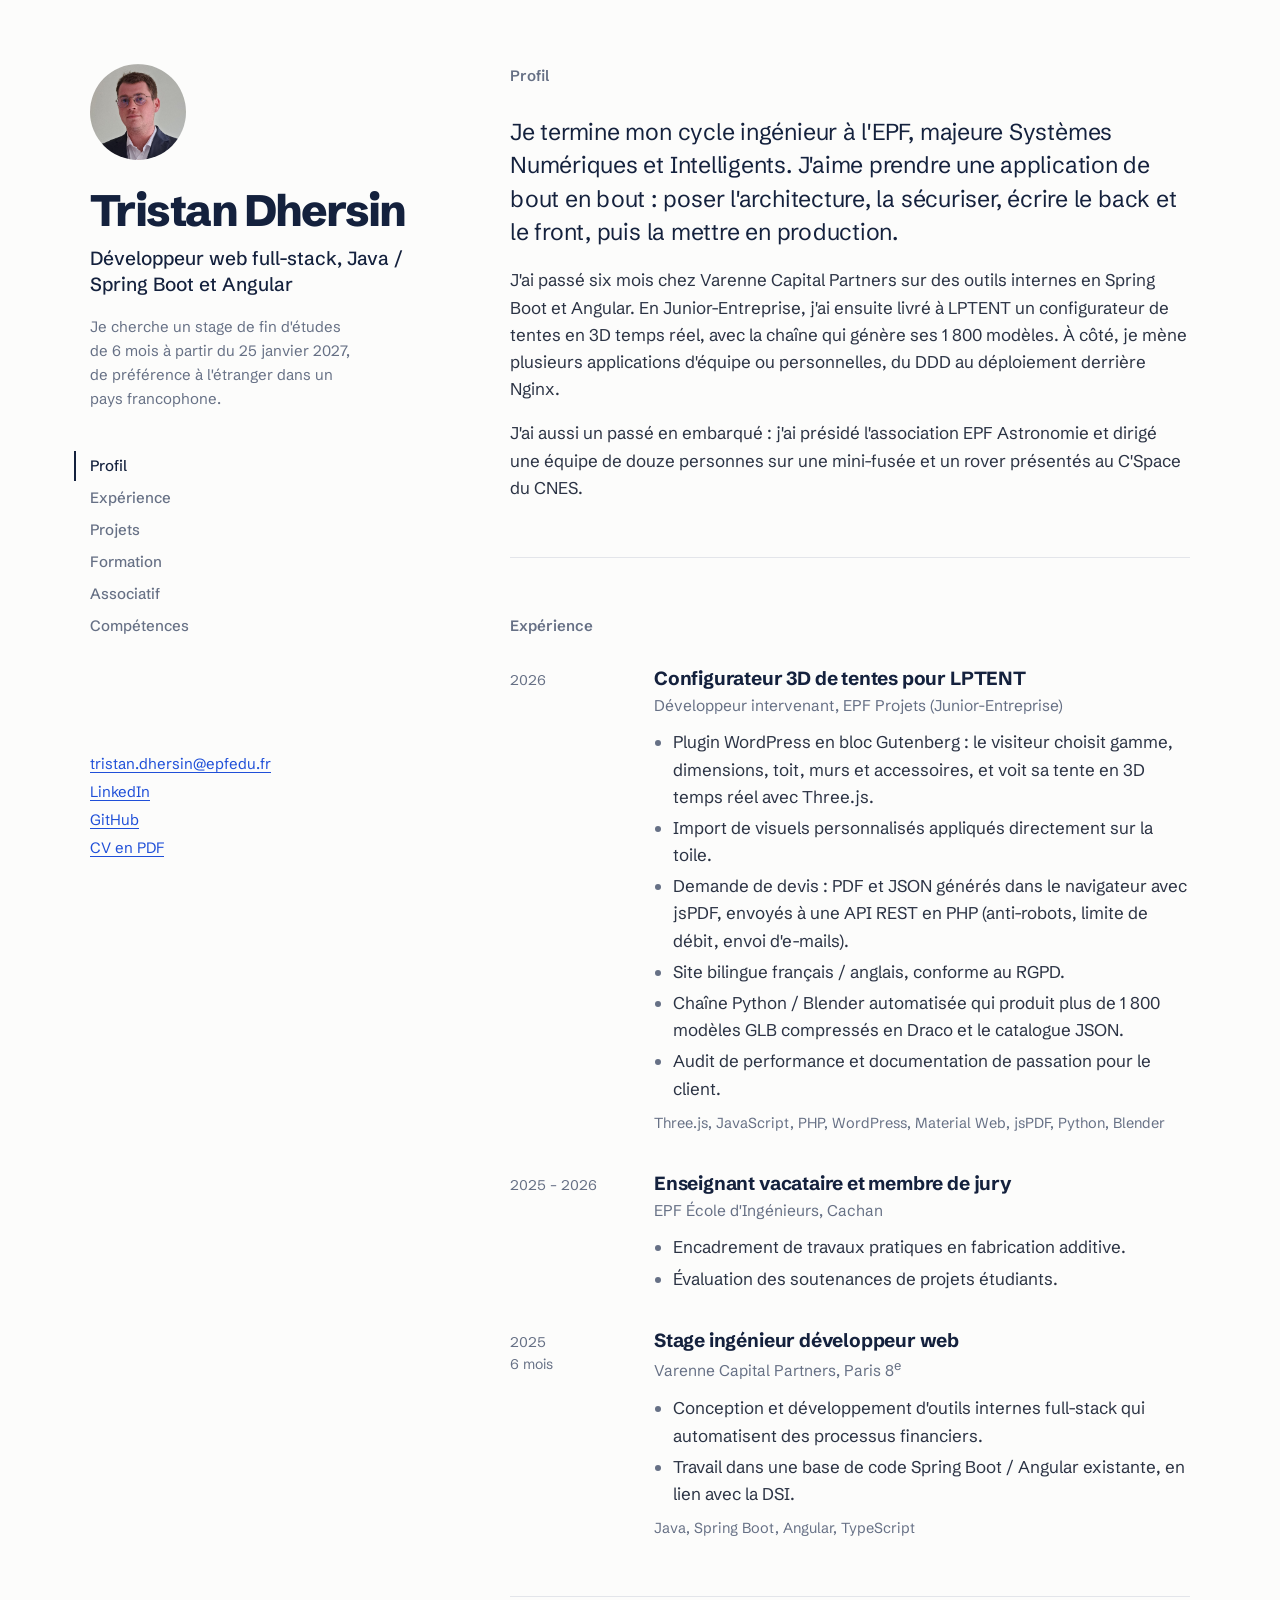
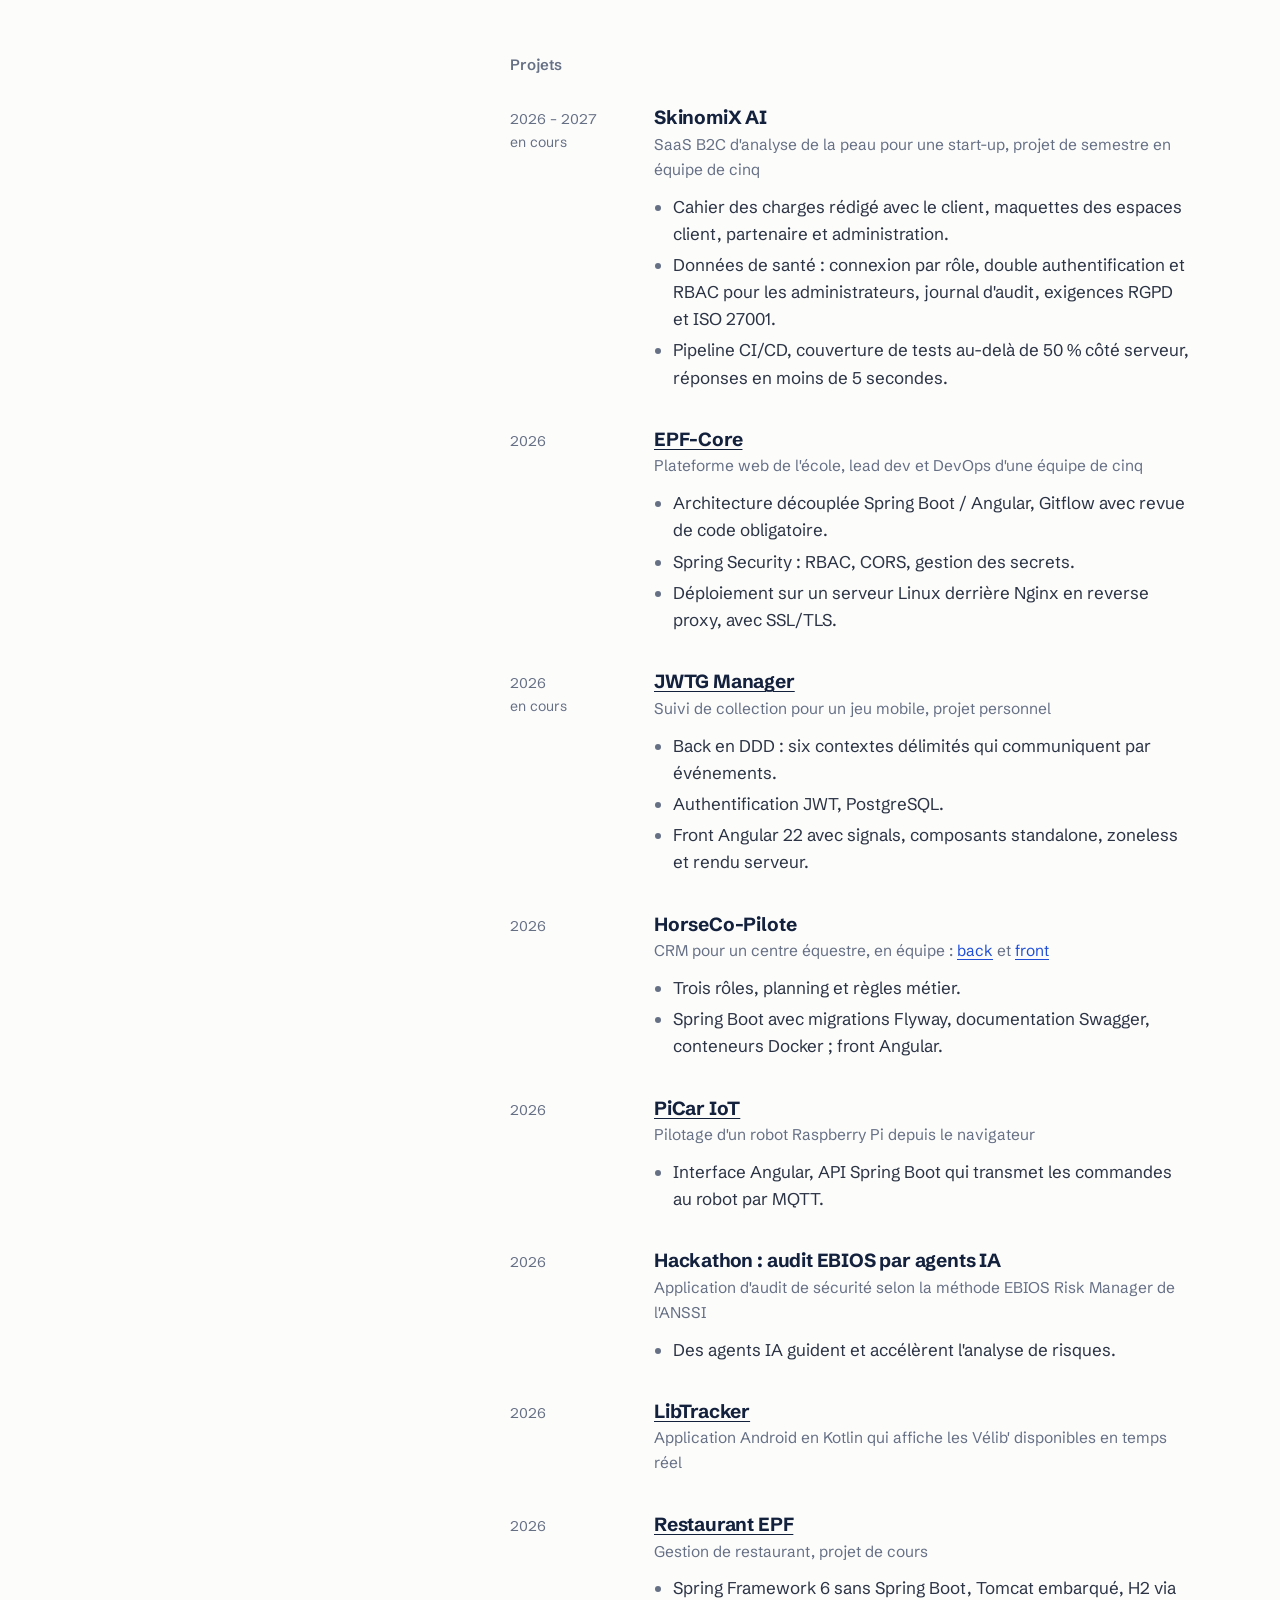
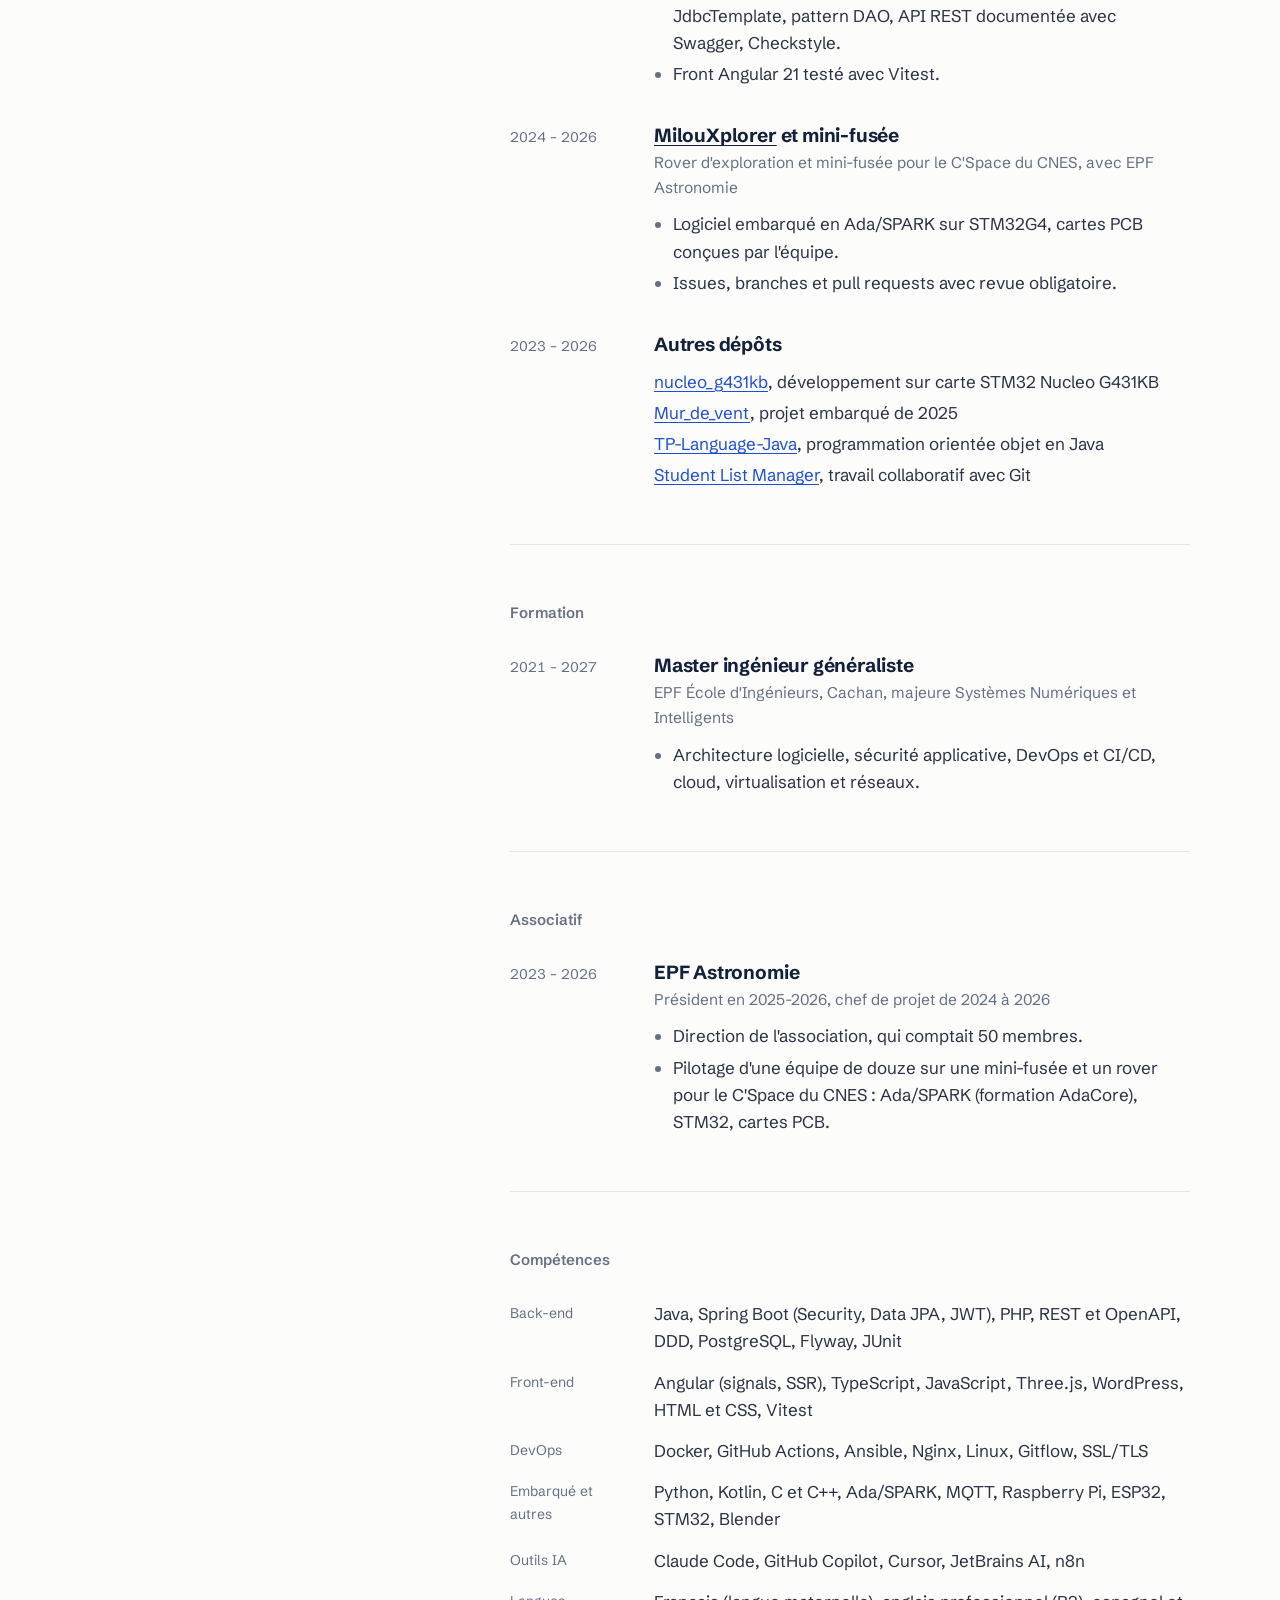
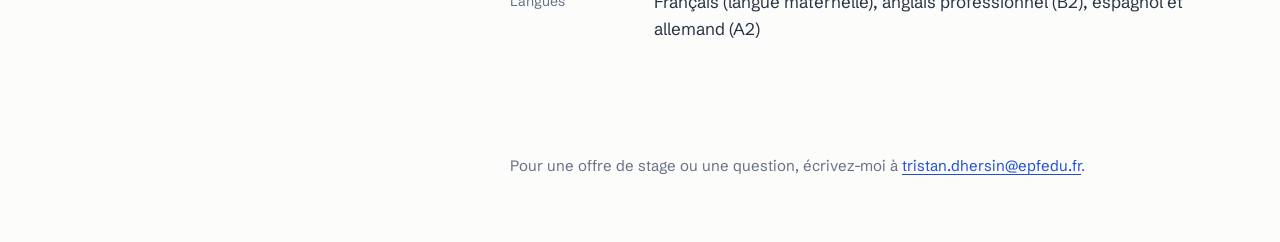
==== commit 19d24a1e: "Refonte sobre du design, EPF Astronomie au passé Co-Authored-By: Claude Opus 5.5 <noreply@anthropic." ====
--- a/index.html
+++ b/index.html
@@ -1,497 +1,288 @@
 <!DOCTYPE html>
-<html lang="fr" data-theme="dark">
+<html lang="fr">
 <head>
   <meta charset="UTF-8" />
   <meta name="viewport" content="width=device-width, initial-scale=1.0" />
-  <title>Tristan Dhersin — Ingénieur développeur web full-stack</title>
-  <meta name="description" content="Portfolio de Tristan Dhersin, étudiant ingénieur EPF, développeur web full-stack Java / Spring Boot & Angular. Recherche un stage de fin d'études de 6 mois à partir de janvier 2027." />
-  <meta property="og:title" content="Tristan Dhersin — Développeur web full-stack" />
-  <meta property="og:description" content="Java / Spring Boot, Angular, Three.js, DevOps. Stage de fin d'études dès janvier 2027." />
-  <meta property="og:image" content="assets/photo.jpg" />
-  <link rel="icon" href="data:image/svg+xml,<svg xmlns='http://www.w3.org/2000/svg' viewBox='0 0 100 100'><rect width='100' height='100' rx='22' fill='%2314b8a6'/><text x='50' y='66' font-size='48' text-anchor='middle' font-family='Arial' font-weight='700' fill='white'>TD</text></svg>" />
+  <title>Tristan Dhersin, développeur web full-stack</title>
+  <meta name="description" content="Tristan Dhersin, étudiant ingénieur à l'EPF, développeur web full-stack Java / Spring Boot et Angular. Cherche un stage de fin d'études de 6 mois à partir du 25 janvier 2027." />
+  <link rel="icon" href="data:image/svg+xml,<svg xmlns='http://www.w3.org/2000/svg' viewBox='0 0 100 100'><rect width='100' height='100' fill='%2314213d'/><text x='50' y='67' font-size='50' text-anchor='middle' font-family='Arial' font-weight='700' fill='white'>T</text></svg>" />
   <link rel="preconnect" href="https://fonts.googleapis.com" />
   <link rel="preconnect" href="https://fonts.gstatic.com" crossorigin />
-  <link href="https://fonts.googleapis.com/css2?family=Inter:wght@400;500;600;700;800&family=JetBrains+Mono:wght@400;600&display=swap" rel="stylesheet" />
+  <link href="https://fonts.googleapis.com/css2?family=Schibsted+Grotesk:wght@400;500;600;700;800&display=swap" rel="stylesheet" />
   <link rel="stylesheet" href="style.css" />
 </head>
 <body>
-  <div class="progress" id="progress"></div>
-
-  <!-- ============ NAVIGATION ============ -->
-  <header class="nav" id="nav">
-    <a href="#accueil" class="nav__logo">TD<span>.</span></a>
-    <nav>
-      <ul class="nav__links" id="navLinks">
-        <li><a href="#apropos">À propos</a></li>
-        <li><a href="#parcours">Parcours</a></li>
-        <li><a href="#projets">Projets</a></li>
-        <li><a href="#associatif">Associatif</a></li>
-        <li><a href="#competences">Compétences</a></li>
-        <li><a href="#contact">Contact</a></li>
+  <div class="layout">
+
+    <aside class="side">
+      <img class="side__photo" src="assets/photo.jpg" alt="Tristan Dhersin" width="96" height="96" />
+      <h1 class="side__name">Tristan Dhersin</h1>
+      <p class="side__role">Développeur web full-stack, Java / Spring Boot et Angular</p>
+      <p class="side__status">
+        Je cherche un stage de fin d'études de 6&nbsp;mois à partir du 25&nbsp;janvier&nbsp;2027,
+        de préférence à l'étranger dans un pays francophone.
+      </p>
+
+      <nav class="side__nav" aria-label="Sections">
+        <a href="#profil">Profil</a>
+        <a href="#experience">Expérience</a>
+        <a href="#projets">Projets</a>
+        <a href="#formation">Formation</a>
+        <a href="#associatif">Associatif</a>
+        <a href="#competences">Compétences</a>
+      </nav>
+
+      <ul class="side__contact">
+        <li><a href="mailto:tristan.dhersin@epfedu.fr">tristan.dhersin@epfedu.fr</a></li>
+        <li><a href="https://www.linkedin.com/in/tristan-dhersin-30085b224/" target="_blank" rel="noopener">LinkedIn</a></li>
+        <li><a href="https://github.com/TristanBrouille" target="_blank" rel="noopener">GitHub</a></li>
+        <li><a href="assets/CV_Tristan_Dhersin.pdf" target="_blank" rel="noopener">CV en PDF</a></li>
       </ul>
-    </nav>
-    <div class="nav__actions">
-      <button class="icon-btn" id="themeToggle" aria-label="Changer de thème">
-        <svg class="sun" viewBox="0 0 24 24"><circle cx="12" cy="12" r="5"/><path d="M12 1v2M12 21v2M4.2 4.2l1.4 1.4M18.4 18.4l1.4 1.4M1 12h2M21 12h2M4.2 19.8l1.4-1.4M18.4 5.6l1.4-1.4"/></svg>
-        <svg class="moon" viewBox="0 0 24 24"><path d="M21 12.8A9 9 0 1 1 11.2 3a7 7 0 0 0 9.8 9.8z"/></svg>
-      </button>
-      <button class="icon-btn burger" id="burger" aria-label="Menu">
-        <span></span><span></span><span></span>
-      </button>
-    </div>
-  </header>
-
-  <main>
-    <!-- ============ HERO ============ -->
-    <section class="hero" id="accueil">
-      <div class="hero__bg"></div>
-      <div class="container hero__inner">
-        <div class="hero__text">
-          <p class="badge"><span class="dot"></span> Disponible pour un stage de fin d'études · 6 mois · dès le 25 janvier 2027</p>
-          <h1>Tristan <span class="grad">Dhersin</span></h1>
-          <h2 class="hero__role">
-            <span class="mono">&gt;</span> <span id="typed">Ingénieur développeur web full-stack</span><span class="caret">|</span>
-          </h2>
-          <p class="hero__lead">
-            Étudiant ingénieur en dernière année à l'EPF (majeure Systèmes Numériques et Intelligents).
-            Je conçois des applications web de bout en bout&nbsp;: architecture (DDD, sécurité), back-end
-            Java / Spring Boot, front-end Angular, 3D temps réel avec Three.js, jusqu'au déploiement.
-          </p>
-          <p class="hero__intl">🌍 Ouvert à un stage à l'international, de préférence en pays francophone.</p>
-          <div class="hero__cta">
-            <a href="#contact" class="btn btn--primary">Me contacter</a>
-            <a href="assets/CV_Tristan_Dhersin.pdf" class="btn btn--ghost" target="_blank" rel="noopener">Télécharger mon CV</a>
-          </div>
-          <div class="socials">
-            <a href="https://github.com/TristanBrouille" target="_blank" rel="noopener" aria-label="GitHub">
-              <svg viewBox="0 0 24 24"><path d="M12 .5a12 12 0 0 0-3.8 23.4c.6.1.8-.3.8-.6v-2c-3.3.7-4-1.6-4-1.6-.6-1.4-1.4-1.8-1.4-1.8-1.1-.7.1-.7.1-.7 1.2.1 1.8 1.2 1.8 1.2 1.1 1.8 2.8 1.3 3.5 1 .1-.8.4-1.3.8-1.6-2.7-.3-5.5-1.3-5.5-6 0-1.3.5-2.4 1.2-3.2-.1-.3-.5-1.5.1-3.2 0 0 1-.3 3.3 1.2a11.5 11.5 0 0 1 6 0C17.3 4.7 18.3 5 18.3 5c.7 1.7.3 2.9.1 3.2.8.8 1.2 1.9 1.2 3.2 0 4.6-2.8 5.6-5.5 5.9.4.4.8 1.1.8 2.2v3.3c0 .3.2.7.8.6A12 12 0 0 0 12 .5z"/></svg>
-            </a>
-            <a href="https://www.linkedin.com/in/tristan-dhersin-30085b224/" target="_blank" rel="noopener" aria-label="LinkedIn">
-              <svg viewBox="0 0 24 24"><path d="M20.4 20.5h-3.6v-5.6c0-1.3 0-3-1.8-3s-2.1 1.4-2.1 2.9v5.7H9.3V9h3.4v1.6c.5-.9 1.6-1.8 3.4-1.8 3.6 0 4.3 2.4 4.3 5.5v6.2zM5.3 7.4a2.1 2.1 0 1 1 0-4.2 2.1 2.1 0 0 1 0 4.2zM7.1 20.5H3.5V9h3.6v11.5zM22.2 0H1.8C.8 0 0 .8 0 1.7v20.6c0 .9.8 1.7 1.8 1.7h20.4c1 0 1.8-.8 1.8-1.7V1.7C24 .8 23.2 0 22.2 0z"/></svg>
-            </a>
-            <a href="mailto:tristan.dhersin@epfedu.fr" aria-label="E-mail">
-              <svg viewBox="0 0 24 24"><path d="M2 5h20v14H2z" fill="none" stroke="currentColor" stroke-width="2"/><path d="m2 6 10 7 10-7" fill="none" stroke="currentColor" stroke-width="2"/></svg>
-            </a>
-          </div>
-        </div>
-        <div class="hero__photo">
-          <div class="photo-ring">
-            <img src="assets/photo.jpg" alt="Photo de Tristan Dhersin" />
-          </div>
-          <div class="floating chip-java">Spring Boot</div>
-          <div class="floating chip-ng">Angular</div>
-          <div class="floating chip-three">Three.js</div>
-        </div>
-      </div>
-      <a href="#apropos" class="scroll-hint" aria-label="Descendre"><span></span></a>
-    </section>
-
-    <!-- ============ CHIFFRES ============ -->
-    <section class="stats container reveal">
-      <div class="stat"><strong data-count="6">6</strong><span>mois de stage en Spring Boot / Angular</span></div>
-      <div class="stat"><strong data-count="1800" data-suffix="+">1 800+</strong><span>modèles 3D générés automatiquement</span></div>
-      <div class="stat"><strong data-count="10" data-suffix="+">10+</strong><span>applications et projets réalisés</span></div>
-      <div class="stat"><strong data-count="50">50</strong><span>membres dans l'association que je préside</span></div>
-    </section>
-
-    <!-- ============ À PROPOS ============ -->
-    <section class="section container" id="apropos">
-      <h2 class="section__title reveal"><span class="mono">01.</span> À propos</h2>
-      <div class="about reveal">
-        <div class="about__text">
-          <p>
-            Je m'appelle <strong>Tristan</strong>, je termine mon cycle ingénieur à l'<strong>EPF École d'Ingénieurs</strong> (Cachan),
-            dans la majeure <strong>Systèmes Numériques et Intelligents</strong>. Mon terrain de jeu, c'est le
-            <strong>développement web full-stack</strong> : j'aime concevoir une architecture propre, la sécuriser, puis
-            la livrer jusqu'en production.
+    </aside>
+
+    <main class="content">
+
+      <section id="profil" class="block">
+        <h2>Profil</h2>
+        <div class="prose">
+          <p class="lead">
+            Je termine mon cycle ingénieur à l'EPF, majeure Systèmes Numériques et Intelligents.
+            J'aime prendre une application de bout en bout&nbsp;: poser l'architecture, la sécuriser,
+            écrire le back et le front, puis la mettre en production.
           </p>
           <p>
-            Après un <strong>stage de 6 mois chez Varenne Capital Partners</strong> sur des outils internes Spring Boot / Angular,
-            j'ai réalisé en Junior-Entreprise un <strong>configurateur 3D de tentes</strong> pour le client LPTENT, et je mène en
-            parallèle plusieurs applications d'équipe ou personnelles (DDD, JWT, CI/CD, Docker, Nginx…).
+            J'ai passé six mois chez Varenne Capital Partners sur des outils internes en Spring Boot
+            et Angular. En Junior-Entreprise, j'ai ensuite livré à LPTENT un configurateur de tentes en 3D
+            temps réel, avec la chaîne qui génère ses 1&nbsp;800 modèles. À côté, je mène plusieurs
+            applications d'équipe ou personnelles, du DDD au déploiement derrière Nginx.
           </p>
           <p>
-            Mon parcours a aussi un côté <strong>embarqué et spatial</strong> : je préside l'association EPF Astronomie,
-            où j'ai dirigé une équipe de 12 pour une mini-fusée et un rover présentés au C'Space du CNES.
-          </p>
-          <p>
-            Je cherche aujourd'hui un <strong>stage de fin d'études de 6 mois en développement web</strong>,
-            à partir du <strong>25 janvier 2027</strong>, idéalement <strong>à l'étranger</strong>.
+            J'ai aussi un passé en embarqué&nbsp;: j'ai présidé l'association EPF Astronomie et dirigé
+            une équipe de douze personnes sur une mini-fusée et un rover présentés au C'Space du CNES.
           </p>
         </div>
-        <ul class="about__facts">
-          <li><span>🎓</span><div><b>Formation</b>Master Ingénieur Généraliste — EPF, 2021-2027</div></li>
-          <li><span>💼</span><div><b>Recherche</b>Stage PFE 6 mois · dev web · dès janv. 2027</div></li>
-          <li><span>🌍</span><div><b>Mobilité</b>International, de préférence pays francophone</div></li>
-          <li><span>📍</span><div><b>Basé à</b>Paris, France</div></li>
-          <li><span>🗣️</span><div><b>Langues</b>Français, anglais B2, espagnol & allemand A2</div></li>
-          <li><span>🤖</span><div><b>IA au quotidien</b>Claude Code, Copilot, Cursor, n8n</div></li>
-        </ul>
-      </div>
-    </section>
-
-    <!-- ============ PARCOURS ============ -->
-    <section class="section container" id="parcours">
-      <h2 class="section__title reveal"><span class="mono">02.</span> Parcours</h2>
-
-      <div class="tabs reveal" role="tablist">
-        <button class="tab active" data-tab="pro">Expériences professionnelles</button>
-        <button class="tab" data-tab="edu">Formation</button>
-      </div>
-
-      <div class="timeline" data-panel="pro">
-        <article class="tl-item reveal">
-          <div class="tl-date">2026</div>
-          <div class="tl-card">
-            <header>
-              <h3>Intervenant développeur web — Configurateur 3D de tentes</h3>
-              <p class="tl-org">EPF Projets (Junior-Entreprise) · mission pour <b>LPTENT</b></p>
-            </header>
-            <ul>
-              <li>Plugin WordPress (bloc Gutenberg) : le visiteur choisit gamme, dimensions, toit, murs et accessoires et voit sa tente en <b>3D temps réel (Three.js)</b>.</li>
-              <li>Import de visuels personnalisés appliqués directement sur la toile de la tente.</li>
-              <li>Demande de devis : <b>PDF + JSON générés dans le navigateur</b> (jsPDF) et envoyés via une <b>API REST PHP</b> (anti-robots, limite de débit, envoi d'e-mails).</li>
-              <li>Site <b>bilingue FR/EN</b> et conforme <b>RGPD</b>.</li>
-              <li>Pipeline <b>Python / Blender</b> automatisée produisant plus de <b>1 800 modèles GLB</b> compressés (Draco) et le catalogue JSON.</li>
-              <li>Audit de performance et documentation de passation au client.</li>
-            </ul>
-            <div class="tags"><span>Three.js</span><span>JavaScript</span><span>PHP</span><span>WordPress</span><span>Material Web</span><span>jsPDF</span><span>Python</span><span>Blender</span></div>
-          </div>
-        </article>
-
-        <article class="tl-item reveal">
-          <div class="tl-date">2025 – 2026</div>
-          <div class="tl-card">
-            <header>
-              <h3>Enseignant vacataire & membre de jury</h3>
-              <p class="tl-org">EPF École d'Ingénieurs · Cachan</p>
-            </header>
-            <ul>
-              <li>Encadrement de travaux pratiques en <b>fabrication additive</b> (impression 3D).</li>
-              <li>Évaluation des soutenances de projets étudiants en tant que membre de jury.</li>
-            </ul>
-            <div class="tags"><span>Pédagogie</span><span>Fabrication additive</span><span>Évaluation</span></div>
-          </div>
-        </article>
-
-        <article class="tl-item reveal">
-          <div class="tl-date">2025 · 6 mois</div>
-          <div class="tl-card">
-            <header>
-              <h3>Stage Ingénieur Développeur Web</h3>
-              <p class="tl-org"><b>Varenne Capital Partners</b> · Paris 8<sup>e</sup></p>
-            </header>
-            <ul>
-              <li>Conception et développement d'<b>outils internes full-stack</b> pour automatiser des processus financiers.</li>
-              <li>Intégration dans une base de code existante <b>Spring Boot / Angular</b>.</li>
-              <li>Travail en collaboration avec la DSI.</li>
-            </ul>
-            <div class="tags"><span>Java</span><span>Spring Boot</span><span>Angular</span><span>TypeScript</span><span>Finance</span></div>
-          </div>
-        </article>
-      </div>
-
-      <div class="timeline hidden" data-panel="edu">
-        <article class="tl-item reveal">
-          <div class="tl-date">2021 – 2027</div>
-          <div class="tl-card">
-            <header>
-              <h3>Master Ingénieur Généraliste — Majeure Systèmes Numériques et Intelligents</h3>
-              <p class="tl-org"><b>EPF École d'Ingénieurs</b> · Cachan</p>
-            </header>
-            <ul>
-              <li>Architecture logicielle, sécurité applicative.</li>
-              <li>DevOps & CI/CD, cloud computing, virtualisation et réseaux.</li>
-              <li>Projets de semestre en équipe : SkinomiX AI, EPF-Core, HorseCo-Pilote, PiCar IoT, Restaurant EPF…</li>
-              <li>Formation Ada/SPARK dispensée par AdaCore (dans le cadre d'EPF Astronomie).</li>
-            </ul>
-            <div class="tags"><span>Architecture</span><span>Sécurité</span><span>DevOps</span><span>Cloud</span><span>Réseaux</span></div>
-          </div>
-        </article>
-      </div>
-    </section>
-
-    <!-- ============ PROJETS ============ -->
-    <section class="section container" id="projets">
-      <h2 class="section__title reveal"><span class="mono">03.</span> Projets</h2>
-
-      <div class="filters reveal" id="filters">
-        <button class="filter active" data-filter="all">Tous</button>
-        <button class="filter" data-filter="web">Web full-stack</button>
-        <button class="filter" data-filter="devops">DevOps & sécurité</button>
-        <button class="filter" data-filter="ia">IA</button>
-        <button class="filter" data-filter="mobile">Mobile</button>
-        <button class="filter" data-filter="iot">IoT & embarqué</button>
-      </div>
-
-      <div class="projects" id="projectGrid">
-        <article class="project featured reveal" data-cat="web devops">
-          <div class="project__top">
-            <span class="project__status live">En cours · 2026-2027</span>
-            <span class="project__ctx">Start-up · équipe de 5</span>
-          </div>
-          <h3>SkinomiX AI</h3>
-          <p class="project__sub">SaaS B2C d'analyse de la peau — preuve de concept</p>
-          <ul>
-            <li>Cahier des charges rédigé avec le client et maquettes UI/UX de trois espaces (client, partenaire, administration).</li>
-            <li>Données de santé : connexion par rôle, <b>double authentification</b>, <b>RBAC</b> pour les admins, journal d'audit, conformité <b>RGPD / ISO 27001</b>.</li>
-            <li>Exigences qualité : pipeline <b>CI/CD</b>, couverture de tests &gt; 50 % côté serveur, réponses en moins de 5 s.</li>
-          </ul>
-          <div class="tags"><span>SaaS</span><span>2FA</span><span>RBAC</span><span>RGPD</span><span>CI/CD</span><span>UI/UX</span></div>
-        </article>
-
-        <article class="project featured reveal" data-cat="web devops">
-          <div class="project__top">
-            <span class="project__status">2026</span>
-            <span class="project__ctx">Lead dev & DevOps · équipe de 5</span>
-          </div>
-          <h3>EPF-Core</h3>
-          <p class="project__sub">Plateforme web pour l'école</p>
-          <ul>
-            <li>Architecture découplée <b>Spring Boot / Angular</b>.</li>
-            <li><b>Gitflow</b> avec revue de code obligatoire.</li>
-            <li><b>Spring Security</b> : RBAC, CORS, gestion des secrets.</li>
-            <li>Déploiement sur serveur <b>Linux</b> avec <b>Nginx</b> en reverse proxy (SSL/TLS).</li>
-          </ul>
-          <div class="tags"><span>Spring Boot</span><span>Angular</span><span>Spring Security</span><span>Nginx</span><span>Linux</span></div>
-          <a class="project__link" href="https://github.com/TristanBrouille/EPF-Core" target="_blank" rel="noopener">Voir sur GitHub →</a>
-        </article>
-
-        <article class="project reveal" data-cat="web">
-          <div class="project__top">
-            <span class="project__status live">Actif · 2026</span>
-            <span class="project__ctx">Projet personnel</span>
-          </div>
-          <h3>JWTG Manager</h3>
-          <p class="project__sub">Suivi de collection pour un jeu mobile</p>
-          <ul>
-            <li>Architecture <b>DDD</b> : 6 contextes délimités, communication par événements (domain, application, exposition, infrastructure).</li>
-            <li>Authentification <b>JWT</b>, base <b>PostgreSQL</b>.</li>
-            <li>Front <b>Angular 22</b> : signals, standalone, zoneless, SSR.</li>
-          </ul>
-          <div class="tags"><span>Spring Boot</span><span>DDD</span><span>JWT</span><span>PostgreSQL</span><span>Angular 22</span><span>SSR</span></div>
-          <a class="project__link" href="https://github.com/TristanBrouille/JwtgManager" target="_blank" rel="noopener">Voir sur GitHub →</a>
-        </article>
-
-        <article class="project reveal" data-cat="web devops">
-          <div class="project__top">
-            <span class="project__status">2026</span>
-            <span class="project__ctx">Projet d'équipe</span>
-          </div>
-          <h3>HorseCo-Pilote</h3>
-          <p class="project__sub">CRM de gestion d'un centre équestre</p>
-          <ul>
-            <li>3 rôles utilisateurs, gestion du planning et des règles métier.</li>
-            <li>Back <b>Spring Boot</b> avec migrations <b>Flyway</b>, documentation <b>Swagger</b>, conteneurisation <b>Docker</b>.</li>
-            <li>Front <b>Angular</b> dans un dépôt séparé ; implémentation des issues assistée par Claude Code.</li>
-          </ul>
-          <div class="tags"><span>Spring Boot</span><span>Flyway</span><span>Docker</span><span>Swagger</span><span>Angular</span></div>
-          <div class="project__links">
-            <a class="project__link" href="https://github.com/TristanBrouille/HorseCo-Pilote" target="_blank" rel="noopener">Back →</a>
-            <a class="project__link" href="https://github.com/TristanBrouille/HorseCo-Pilote-Front" target="_blank" rel="noopener">Front →</a>
-          </div>
-        </article>
-
-        <article class="project reveal" data-cat="iot web">
-          <div class="project__top">
-            <span class="project__status">2026</span>
-            <span class="project__ctx">Projet IoT</span>
-          </div>
-          <h3>PiCar IoT</h3>
-          <p class="project__sub">Pilotage d'un robot Raspberry Pi depuis le web</p>
-          <ul>
-            <li>Interface de pilotage <b>Angular</b>.</li>
-            <li>API <b>Spring Boot</b> qui relaie les commandes au robot via <b>MQTT</b>.</li>
-            <li>Robot basé sur <b>Raspberry Pi</b>.</li>
-          </ul>
-          <div class="tags"><span>Angular</span><span>Spring Boot</span><span>MQTT</span><span>Raspberry Pi</span></div>
-          <a class="project__link" href="https://github.com/TristanBrouille/Projet_IOT_Picard" target="_blank" rel="noopener">Voir sur GitHub →</a>
-        </article>
-
-        <article class="project reveal" data-cat="ia devops">
-          <div class="project__top">
-            <span class="project__status">2026</span>
-            <span class="project__ctx">Hackathon</span>
-          </div>
-          <h3>Hackathon 2026 — Audit EBIOS</h3>
-          <p class="project__sub">Audit de sécurité assisté par agents IA</p>
-          <ul>
-            <li>Application d'audit de sécurité suivant la méthode <b>EBIOS Risk Manager</b> (ANSSI).</li>
-            <li>Orchestration d'<b>agents IA</b> pour guider et accélérer l'analyse de risques.</li>
-          </ul>
-          <div class="tags"><span>Agents IA</span><span>Cybersécurité</span><span>EBIOS RM</span></div>
-        </article>
-
-        <article class="project reveal" data-cat="mobile">
-          <div class="project__top">
-            <span class="project__status">2026</span>
-            <span class="project__ctx">Application Android</span>
-          </div>
-          <h3>LibTracker</h3>
-          <p class="project__sub">Disponibilité des Vélib' en temps réel</p>
-          <ul>
-            <li>Application <b>Android</b> native en <b>Kotlin</b>.</li>
-            <li>Consommation des données ouvertes Vélib' en temps réel.</li>
-          </ul>
-          <div class="tags"><span>Kotlin</span><span>Android</span><span>API temps réel</span></div>
-          <a class="project__link" href="https://github.com/TristanBrouille/LibTracker" target="_blank" rel="noopener">Voir sur GitHub →</a>
-        </article>
-
-        <article class="project reveal" data-cat="web">
-          <div class="project__top">
-            <span class="project__status">2026</span>
-            <span class="project__ctx">Projet de cours</span>
-          </div>
-          <h3>Restaurant EPF</h3>
-          <p class="project__sub">Application de gestion de restaurant</p>
-          <ul>
-            <li>Back <b>Spring Framework 6</b> sans Spring Boot (Tomcat embarqué), H2 via JdbcTemplate, pattern DAO, services transactionnels.</li>
-            <li>API REST JSON documentée avec <b>Swagger</b>, qualité contrôlée par <b>Checkstyle</b>.</li>
-            <li>Front <b>Angular 21</b> testé avec <b>Vitest</b>.</li>
-          </ul>
-          <div class="tags"><span>Spring 6</span><span>H2</span><span>Maven</span><span>Angular 21</span><span>Vitest</span></div>
-          <a class="project__link" href="https://github.com/TristanBrouille/restaurant-epf-sujet" target="_blank" rel="noopener">Voir sur GitHub →</a>
-        </article>
-
-        <article class="project reveal" data-cat="iot">
-          <div class="project__top">
-            <span class="project__status">2024 – 2026</span>
-            <span class="project__ctx">EPF Astronomie · C'Space</span>
-          </div>
-          <h3>MilouXplorer & mini-fusée</h3>
-          <p class="project__sub">Rover d'exploration et mini-fusée pour le C'Space (CNES)</p>
-          <ul>
-            <li>Contrôle et supervision d'un prototype de rover sur microcontrôleur <b>STM32G4</b>.</li>
-            <li>Logiciel embarqué en <b>Ada/SPARK</b> (formation AdaCore), conception de <b>cartes PCB</b>.</li>
-            <li>Workflow Git rigoureux : issues, branches, pull requests avec revue obligatoire.</li>
-          </ul>
-          <div class="tags"><span>Ada/SPARK</span><span>STM32</span><span>OpenOCD</span><span>PCB</span><span>C</span></div>
-          <a class="project__link" href="https://github.com/TristanBrouille/epf-milou-explorer" target="_blank" rel="noopener">Voir sur GitHub →</a>
-        </article>
-
-        <article class="project reveal" data-cat="iot">
-          <div class="project__top">
-            <span class="project__status">2025</span>
-            <span class="project__ctx">Projets embarqués</span>
-          </div>
-          <h3>Nucleo G431KB & Mur de vent</h3>
-          <p class="project__sub">Programmation embarquée sur microcontrôleurs</p>
-          <ul>
-            <li>Développement sur carte <b>STM32 Nucleo G431KB</b>.</li>
-            <li>Projet « Mur de vent » (2025).</li>
-          </ul>
-          <div class="tags"><span>C/C++</span><span>STM32</span></div>
-          <div class="project__links">
-            <a class="project__link" href="https://github.com/TristanBrouille/nucleo_g431kb" target="_blank" rel="noopener">Nucleo →</a>
-            <a class="project__link" href="https://github.com/TristanBrouille/Mur_de_vent" target="_blank" rel="noopener">Mur de vent →</a>
-          </div>
-        </article>
-
-        <article class="project reveal" data-cat="web devops">
-          <div class="project__top">
-            <span class="project__status">2023 – 2026</span>
-            <span class="project__ctx">Travaux pratiques</span>
-          </div>
-          <h3>TP & exercices</h3>
-          <p class="project__sub">Bases solides en Java, Git et DevOps</p>
-          <ul>
-            <li><b>TP Langage Java</b> : programmation orientée objet.</li>
-            <li><b>Student List Manager</b> et formation Git : branches, merges, collaboration.</li>
-            <li><b>TP DevOps</b> : conteneurisation Docker et pipeline de déploiement.</li>
-          </ul>
-          <div class="tags"><span>Java</span><span>Git</span><span>Docker</span></div>
-          <div class="project__links">
-            <a class="project__link" href="https://github.com/TristanBrouille/TP-Language-Java" target="_blank" rel="noopener">Java →</a>
-            <a class="project__link" href="https://github.com/TristanBrouille/TP-Git---Student-List-Manager" target="_blank" rel="noopener">Git →</a>
-          </div>
-        </article>
-      </div>
-    </section>
-
-    <!-- ============ ASSOCIATIF ============ -->
-    <section class="section container" id="associatif">
-      <h2 class="section__title reveal"><span class="mono">04.</span> Engagement associatif</h2>
-      <div class="asso reveal">
-        <div class="asso__icon">🚀</div>
-        <div>
-          <h3>EPF Astronomie <small>· Cachan · 2023 – 2026</small></h3>
-          <p class="tl-org">Président (2025-2026) & chef de projet (2024-2026)</p>
-          <ul>
-            <li>Direction de l'association : <b>50 membres</b>.</li>
-            <li>Management d'une équipe de <b>12 personnes</b> pour concevoir une <b>mini-fusée</b> et un <b>rover</b> présentés au <b>C'Space (CNES)</b>.</li>
-            <li>Choix techniques : <b>Ada/SPARK</b> (formation AdaCore), microcontrôleurs <b>STM32</b>, conception de <b>cartes PCB</b>.</li>
-          </ul>
-          <div class="tags"><span>Leadership</span><span>Gestion de projet</span><span>Ada/SPARK</span><span>STM32</span><span>PCB</span></div>
-        </div>
-      </div>
-    </section>
-
-    <!-- ============ COMPÉTENCES ============ -->
-    <section class="section container" id="competences">
-      <h2 class="section__title reveal"><span class="mono">05.</span> Compétences</h2>
-      <div class="skills">
-        <div class="skill-card reveal">
-          <h3>⚙️ Back-end</h3>
-          <div class="chips"><span>Java</span><span>Spring Boot</span><span>Spring Security</span><span>Spring Data JPA</span><span>JWT</span><span>PHP</span><span>REST / OpenAPI</span><span>DDD</span><span>PostgreSQL</span><span>Flyway</span><span>JUnit</span></div>
-        </div>
-        <div class="skill-card reveal">
-          <h3>🎨 Front-end</h3>
-          <div class="chips"><span>Angular (signals, SSR)</span><span>TypeScript</span><span>JavaScript</span><span>Three.js</span><span>WordPress</span><span>HTML / CSS</span><span>Material Web</span><span>Vitest</span></div>
-        </div>
-        <div class="skill-card reveal">
-          <h3>🚢 DevOps</h3>
-          <div class="chips"><span>Docker</span><span>GitHub Actions</span><span>Ansible</span><span>Nginx</span><span>Linux</span><span>Gitflow</span><span>SSL/TLS</span></div>
-        </div>
-        <div class="skill-card reveal">
-          <h3>🔌 Autres langages & embarqué</h3>
-          <div class="chips"><span>Python</span><span>Kotlin</span><span>C / C++</span><span>Ada/SPARK</span><span>MQTT</span><span>Raspberry Pi</span><span>ESP32</span><span>STM32</span><span>Blender</span></div>
-        </div>
-        <div class="skill-card reveal">
-          <h3>🤖 IA au quotidien</h3>
-          <div class="chips"><span>Claude Code</span><span>GitHub Copilot</span><span>Cursor</span><span>JetBrains AI</span><span>n8n</span><span>Agents IA</span></div>
-        </div>
-        <div class="skill-card reveal">
-          <h3>🧭 Aussi pratiqué</h3>
-          <div class="chips muted"><span>C#</span><span>.NET</span><span>React</span><span>Symfony</span><span>Tailwind</span><span>Sass</span><span>MySQL</span><span>MongoDB</span><span>AWS</span><span>Azure</span><span>Firebase</span><span>Kubernetes</span><span>PyTorch</span><span>Unity</span><span>Figma</span><span>Postman</span></div>
-        </div>
-      </div>
-
-      <div class="langs reveal">
-        <h3>🗣️ Langues</h3>
-        <div class="lang"><span>Français</span><div class="bar"><i style="--w:100%"></i></div><em>Langue maternelle</em></div>
-        <div class="lang"><span>Anglais</span><div class="bar"><i style="--w:75%"></i></div><em>Professionnel · B2</em></div>
-        <div class="lang"><span>Espagnol</span><div class="bar"><i style="--w:35%"></i></div><em>A2</em></div>
-        <div class="lang"><span>Allemand</span><div class="bar"><i style="--w:35%"></i></div><em>A2</em></div>
-      </div>
-    </section>
-
-    <!-- ============ CONTACT ============ -->
-    <section class="section container" id="contact">
-      <div class="contact reveal">
-        <h2><span class="mono">06.</span> Travaillons ensemble</h2>
-        <p>
-          Je recherche un <b>stage de fin d'études de 6 mois en développement web</b> à partir du
-          <b>25 janvier 2027</b>, de préférence à l'étranger. Une offre, une question&nbsp;? Écrivez-moi.
-        </p>
-        <div class="contact__actions">
-          <a class="btn btn--primary" href="mailto:tristan.dhersin@epfedu.fr">tristan.dhersin@epfedu.fr</a>
-          <button class="btn btn--ghost" id="copyMail" data-mail="tristan.dhersin@epfedu.fr">Copier l'adresse</button>
-        </div>
-        <div class="contact__links">
-          <a href="https://www.linkedin.com/in/tristan-dhersin-30085b224/" target="_blank" rel="noopener">LinkedIn</a>
-          <a href="https://github.com/TristanBrouille" target="_blank" rel="noopener">GitHub</a>
-          <a href="assets/CV_Tristan_Dhersin.pdf" target="_blank" rel="noopener">CV (PDF)</a>
-        </div>
-      </div>
-    </section>
-  </main>
-
-  <footer class="footer">
-    <p>© <span id="year"></span> Tristan Dhersin · Fait main en HTML, CSS & JavaScript</p>
-    <a href="#accueil" class="to-top" aria-label="Haut de page">↑</a>
-  </footer>
-
-  <div class="toast" id="toast">Adresse copiée ✔</div>
+      </section>
+
+      <section id="experience" class="block">
+        <h2>Expérience</h2>
+
+        <article class="entry">
+          <p class="entry__when">2026</p>
+          <div class="entry__body">
+            <h3>Configurateur 3D de tentes pour LPTENT</h3>
+            <p class="entry__where">Développeur intervenant, EPF Projets (Junior-Entreprise)</p>
+            <ul>
+              <li>Plugin WordPress en bloc Gutenberg&nbsp;: le visiteur choisit gamme, dimensions, toit, murs et accessoires, et voit sa tente en 3D temps réel avec Three.js.</li>
+              <li>Import de visuels personnalisés appliqués directement sur la toile.</li>
+              <li>Demande de devis&nbsp;: PDF et JSON générés dans le navigateur avec jsPDF, envoyés à une API REST en PHP (anti-robots, limite de débit, envoi d'e-mails).</li>
+              <li>Site bilingue français / anglais, conforme au RGPD.</li>
+              <li>Chaîne Python / Blender automatisée qui produit plus de 1&nbsp;800 modèles GLB compressés en Draco et le catalogue JSON.</li>
+              <li>Audit de performance et documentation de passation pour le client.</li>
+            </ul>
+            <p class="stack">Three.js, JavaScript, PHP, WordPress, Material Web, jsPDF, Python, Blender</p>
+          </div>
+        </article>
+
+        <article class="entry">
+          <p class="entry__when">2025 – 2026</p>
+          <div class="entry__body">
+            <h3>Enseignant vacataire et membre de jury</h3>
+            <p class="entry__where">EPF École d'Ingénieurs, Cachan</p>
+            <ul>
+              <li>Encadrement de travaux pratiques en fabrication additive.</li>
+              <li>Évaluation des soutenances de projets étudiants.</li>
+            </ul>
+          </div>
+        </article>
+
+        <article class="entry">
+          <p class="entry__when">2025<span>6 mois</span></p>
+          <div class="entry__body">
+            <h3>Stage ingénieur développeur web</h3>
+            <p class="entry__where">Varenne Capital Partners, Paris 8<sup>e</sup></p>
+            <ul>
+              <li>Conception et développement d'outils internes full-stack qui automatisent des processus financiers.</li>
+              <li>Travail dans une base de code Spring Boot / Angular existante, en lien avec la DSI.</li>
+            </ul>
+            <p class="stack">Java, Spring Boot, Angular, TypeScript</p>
+          </div>
+        </article>
+      </section>
+
+      <section id="projets" class="block">
+        <h2>Projets</h2>
+
+        <article class="entry">
+          <p class="entry__when">2026 – 2027<span>en cours</span></p>
+          <div class="entry__body">
+            <h3>SkinomiX AI</h3>
+            <p class="entry__where">SaaS B2C d'analyse de la peau pour une start-up, projet de semestre en équipe de cinq</p>
+            <ul>
+              <li>Cahier des charges rédigé avec le client, maquettes des espaces client, partenaire et administration.</li>
+              <li>Données de santé&nbsp;: connexion par rôle, double authentification et RBAC pour les administrateurs, journal d'audit, exigences RGPD et ISO&nbsp;27001.</li>
+              <li>Pipeline CI/CD, couverture de tests au-delà de 50&nbsp;% côté serveur, réponses en moins de 5&nbsp;secondes.</li>
+            </ul>
+          </div>
+        </article>
+
+        <article class="entry">
+          <p class="entry__when">2026</p>
+          <div class="entry__body">
+            <h3><a href="https://github.com/TristanBrouille/EPF-Core" target="_blank" rel="noopener">EPF-Core</a></h3>
+            <p class="entry__where">Plateforme web de l'école, lead dev et DevOps d'une équipe de cinq</p>
+            <ul>
+              <li>Architecture découplée Spring Boot / Angular, Gitflow avec revue de code obligatoire.</li>
+              <li>Spring Security&nbsp;: RBAC, CORS, gestion des secrets.</li>
+              <li>Déploiement sur un serveur Linux derrière Nginx en reverse proxy, avec SSL/TLS.</li>
+            </ul>
+          </div>
+        </article>
+
+        <article class="entry">
+          <p class="entry__when">2026<span>en cours</span></p>
+          <div class="entry__body">
+            <h3><a href="https://github.com/TristanBrouille/JwtgManager" target="_blank" rel="noopener">JWTG Manager</a></h3>
+            <p class="entry__where">Suivi de collection pour un jeu mobile, projet personnel</p>
+            <ul>
+              <li>Back en DDD&nbsp;: six contextes délimités qui communiquent par événements.</li>
+              <li>Authentification JWT, PostgreSQL.</li>
+              <li>Front Angular 22 avec signals, composants standalone, zoneless et rendu serveur.</li>
+            </ul>
+          </div>
+        </article>
+
+        <article class="entry">
+          <p class="entry__when">2026</p>
+          <div class="entry__body">
+            <h3>HorseCo-Pilote</h3>
+            <p class="entry__where">CRM pour un centre équestre, en équipe&nbsp;: <a href="https://github.com/TristanBrouille/HorseCo-Pilote" target="_blank" rel="noopener">back</a> et <a href="https://github.com/TristanBrouille/HorseCo-Pilote-Front" target="_blank" rel="noopener">front</a></p>
+            <ul>
+              <li>Trois rôles, planning et règles métier.</li>
+              <li>Spring Boot avec migrations Flyway, documentation Swagger, conteneurs Docker&nbsp;; front Angular.</li>
+            </ul>
+          </div>
+        </article>
+
+        <article class="entry">
+          <p class="entry__when">2026</p>
+          <div class="entry__body">
+            <h3><a href="https://github.com/TristanBrouille/Projet_IOT_Picard" target="_blank" rel="noopener">PiCar IoT</a></h3>
+            <p class="entry__where">Pilotage d'un robot Raspberry Pi depuis le navigateur</p>
+            <ul>
+              <li>Interface Angular, API Spring Boot qui transmet les commandes au robot par MQTT.</li>
+            </ul>
+          </div>
+        </article>
+
+        <article class="entry">
+          <p class="entry__when">2026</p>
+          <div class="entry__body">
+            <h3>Hackathon&nbsp;: audit EBIOS par agents IA</h3>
+            <p class="entry__where">Application d'audit de sécurité selon la méthode EBIOS Risk Manager de l'ANSSI</p>
+            <ul>
+              <li>Des agents IA guident et accélèrent l'analyse de risques.</li>
+            </ul>
+          </div>
+        </article>
+
+        <article class="entry">
+          <p class="entry__when">2026</p>
+          <div class="entry__body">
+            <h3><a href="https://github.com/TristanBrouille/LibTracker" target="_blank" rel="noopener">LibTracker</a></h3>
+            <p class="entry__where">Application Android en Kotlin qui affiche les Vélib' disponibles en temps réel</p>
+          </div>
+        </article>
+
+        <article class="entry">
+          <p class="entry__when">2026</p>
+          <div class="entry__body">
+            <h3><a href="https://github.com/TristanBrouille/restaurant-epf-sujet" target="_blank" rel="noopener">Restaurant EPF</a></h3>
+            <p class="entry__where">Gestion de restaurant, projet de cours</p>
+            <ul>
+              <li>Spring Framework 6 sans Spring Boot, Tomcat embarqué, H2 via JdbcTemplate, pattern DAO, API REST documentée avec Swagger, Checkstyle.</li>
+              <li>Front Angular 21 testé avec Vitest.</li>
+            </ul>
+          </div>
+        </article>
+
+        <article class="entry">
+          <p class="entry__when">2024 – 2026</p>
+          <div class="entry__body">
+            <h3><a href="https://github.com/TristanBrouille/epf-milou-explorer" target="_blank" rel="noopener">MilouXplorer</a> et mini-fusée</h3>
+            <p class="entry__where">Rover d'exploration et mini-fusée pour le C'Space du CNES, avec EPF Astronomie</p>
+            <ul>
+              <li>Logiciel embarqué en Ada/SPARK sur STM32G4, cartes PCB conçues par l'équipe.</li>
+              <li>Issues, branches et pull requests avec revue obligatoire.</li>
+            </ul>
+          </div>
+        </article>
+
+        <article class="entry">
+          <p class="entry__when">2023 – 2026</p>
+          <div class="entry__body">
+            <h3>Autres dépôts</h3>
+            <ul class="links">
+              <li><a href="https://github.com/TristanBrouille/nucleo_g431kb" target="_blank" rel="noopener">nucleo_g431kb</a>, développement sur carte STM32 Nucleo G431KB</li>
+              <li><a href="https://github.com/TristanBrouille/Mur_de_vent" target="_blank" rel="noopener">Mur_de_vent</a>, projet embarqué de 2025</li>
+              <li><a href="https://github.com/TristanBrouille/TP-Language-Java" target="_blank" rel="noopener">TP-Language-Java</a>, programmation orientée objet en Java</li>
+              <li><a href="https://github.com/TristanBrouille/TP-Git---Student-List-Manager" target="_blank" rel="noopener">Student List Manager</a>, travail collaboratif avec Git</li>
+            </ul>
+          </div>
+        </article>
+      </section>
+
+      <section id="formation" class="block">
+        <h2>Formation</h2>
+        <article class="entry">
+          <p class="entry__when">2021 – 2027</p>
+          <div class="entry__body">
+            <h3>Master ingénieur généraliste</h3>
+            <p class="entry__where">EPF École d'Ingénieurs, Cachan, majeure Systèmes Numériques et Intelligents</p>
+            <ul>
+              <li>Architecture logicielle, sécurité applicative, DevOps et CI/CD, cloud, virtualisation et réseaux.</li>
+            </ul>
+          </div>
+        </article>
+      </section>
+
+      <section id="associatif" class="block">
+        <h2>Associatif</h2>
+        <article class="entry">
+          <p class="entry__when">2023 – 2026</p>
+          <div class="entry__body">
+            <h3>EPF Astronomie</h3>
+            <p class="entry__where">Président en 2025-2026, chef de projet de 2024 à 2026</p>
+            <ul>
+              <li>Direction de l'association, qui comptait 50 membres.</li>
+              <li>Pilotage d'une équipe de douze sur une mini-fusée et un rover pour le C'Space du CNES&nbsp;: Ada/SPARK (formation AdaCore), STM32, cartes PCB.</li>
+            </ul>
+          </div>
+        </article>
+      </section>
+
+      <section id="competences" class="block">
+        <h2>Compétences</h2>
+        <dl class="skills">
+          <dt>Back-end</dt>
+          <dd>Java, Spring Boot (Security, Data JPA, JWT), PHP, REST et OpenAPI, DDD, PostgreSQL, Flyway, JUnit</dd>
+          <dt>Front-end</dt>
+          <dd>Angular (signals, SSR), TypeScript, JavaScript, Three.js, WordPress, HTML et CSS, Vitest</dd>
+          <dt>DevOps</dt>
+          <dd>Docker, GitHub Actions, Ansible, Nginx, Linux, Gitflow, SSL/TLS</dd>
+          <dt>Embarqué et autres</dt>
+          <dd>Python, Kotlin, C et C++, Ada/SPARK, MQTT, Raspberry Pi, ESP32, STM32, Blender</dd>
+          <dt>Outils IA</dt>
+          <dd>Claude Code, GitHub Copilot, Cursor, JetBrains AI, n8n</dd>
+          <dt>Langues</dt>
+          <dd>Français (langue maternelle), anglais professionnel (B2), espagnol et allemand (A2)</dd>
+        </dl>
+      </section>
+
+      <footer class="foot">
+        <p>Pour une offre de stage ou une question, écrivez-moi à <a href="mailto:tristan.dhersin@epfedu.fr">tristan.dhersin@epfedu.fr</a>.</p>
+      </footer>
+    </main>
+  </div>
   <script src="script.js"></script>
 </body>
 </html>
--- a/style.css
+++ b/style.css
@@ -1,407 +1,191 @@
-/* =========================================================
-   Portfolio Tristan Dhersin — style.css
-   ========================================================= */
+/* Portfolio Tristan Dhersin */
 
 :root {
-  --accent: #14b8a6;
-  --accent-2: #6366f1;
-  --radius: 16px;
-  --maxw: 1120px;
-  --ease: cubic-bezier(.2, .8, .2, 1);
+  --paper: #fcfcfb;
+  --ink: #14213d;
+  --text: #2b3344;
+  --muted: #667085;
+  --rule: #e3e5ea;
+  --link: #1f4fd8;
+  --side-w: 340px;
 }
 
-[data-theme="dark"] {
-  --bg: #0b1120;
-  --bg-2: #111a2e;
-  --card: #131d33;
-  --border: #22304d;
-  --text: #e2e8f0;
-  --muted: #94a3b8;
-  --chip: #1b2742;
-  --shadow: 0 10px 30px rgba(0, 0, 0, .35);
-}
-
-[data-theme="light"] {
-  --bg: #f8fafc;
-  --bg-2: #eef2f7;
-  --card: #ffffff;
-  --border: #e2e8f0;
-  --text: #0f172a;
-  --muted: #64748b;
-  --chip: #f1f5f9;
-  --shadow: 0 10px 30px rgba(15, 23, 42, .08);
+@media (prefers-color-scheme: dark) {
+  :root {
+    --paper: #12161f;
+    --ink: #eef1f6;
+    --text: #c9cfda;
+    --muted: #8b93a3;
+    --rule: #262c38;
+    --link: #8fb0ff;
+  }
 }
 
 * { box-sizing: border-box; margin: 0; padding: 0; }
-html { scroll-behavior: smooth; scroll-padding-top: 80px; }
+html { scroll-behavior: smooth; }
+@media (prefers-reduced-motion: reduce) { html { scroll-behavior: auto; } }
 body {
-  font-family: "Inter", system-ui, sans-serif;
-  background: var(--bg);
+  font-family: "Schibsted Grotesk", "Helvetica Neue", Arial, sans-serif;
+  font-size: 17px;
+  line-height: 1.6;
   color: var(--text);
-  line-height: 1.65;
-  transition: background .3s, color .3s;
+  background: var(--paper);
   -webkit-font-smoothing: antialiased;
 }
-a { color: inherit; text-decoration: none; }
-img { max-width: 100%; display: block; }
-ul { list-style: none; }
-b, strong { font-weight: 600; color: var(--text); }
-.mono { font-family: "JetBrains Mono", monospace; color: var(--accent); }
-.container { width: min(var(--maxw), 92%); margin-inline: auto; }
-.hidden { display: none !important; }
+a { color: var(--link); text-decoration-thickness: 1px; text-underline-offset: 3px; }
+a:hover { text-decoration-thickness: 2px; }
+a:focus-visible { outline: 2px solid var(--link); outline-offset: 3px; border-radius: 2px; }
 
-.grad {
-  background: linear-gradient(120deg, var(--accent), var(--accent-2));
-  -webkit-background-clip: text;
-  background-clip: text;
-  color: transparent;
+.layout {
+  max-width: 1180px;
+  margin: 0 auto;
+  padding: 0 40px;
+  display: grid;
+  grid-template-columns: var(--side-w) 1fr;
+  gap: 80px;
 }
 
-/* ---------- Progress bar ---------- */
-.progress {
-  position: fixed; top: 0; left: 0; height: 3px; width: 0;
-  background: linear-gradient(90deg, var(--accent), var(--accent-2));
-  z-index: 200;
+/* Colonne d'identité */
+.side {
+  position: sticky;
+  top: 0;
+  align-self: start;
+  height: 100vh;
+  padding: 64px 0 40px;
+  display: flex;
+  flex-direction: column;
+}
+.side__photo {
+  width: 96px;
+  height: 96px;
+  object-fit: cover;
+  border-radius: 50%;
+  margin-bottom: 28px;
+}
+.side__name {
+  font-size: 44px;
+  line-height: 1;
+  font-weight: 800;
+  letter-spacing: -0.035em;
+  color: var(--ink);
+}
+.side__role {
+  margin-top: 14px;
+  font-size: 19px;
+  line-height: 1.35;
+  font-weight: 500;
+  color: var(--ink);
+}
+.side__status {
+  margin-top: 18px;
+  font-size: 15px;
+  color: var(--muted);
+  max-width: 30ch;
+}
+.side__nav {
+  margin-top: 40px;
+  display: flex;
+  flex-direction: column;
+  gap: 2px;
+}
+.side__nav a {
+  color: var(--muted);
+  text-decoration: none;
+  font-size: 15px;
+  font-weight: 500;
+  padding: 3px 0 3px 14px;
+  border-left: 2px solid transparent;
+  margin-left: -16px;
+}
+.side__nav a:hover { color: var(--ink); }
+.side__nav a.is-active { color: var(--ink); border-left-color: var(--ink); }
+.side__contact {
+  list-style: none;
+  margin-top: auto;
+  padding-top: 32px;
+  font-size: 15px;
+}
+.side__contact li + li { margin-top: 4px; }
+
+/* Contenu */
+.content { padding: 64px 0 40px; max-width: 680px; }
+.block { padding-bottom: 56px; margin-bottom: 56px; border-bottom: 1px solid var(--rule); }
+.block:last-of-type { border-bottom: 0; }
+.block > h2 {
+  font-size: 15px;
+  font-weight: 600;
+  color: var(--muted);
+  margin-bottom: 28px;
 }
 
-/* ---------- Navigation ---------- */
-.nav {
-  position: fixed; inset: 0 0 auto 0; z-index: 100;
-  display: flex; align-items: center; justify-content: space-between;
-  padding: 1rem 4%;
-  transition: background .3s, box-shadow .3s, padding .3s;
-}
-.nav.scrolled {
-  background: color-mix(in srgb, var(--bg) 82%, transparent);
-  backdrop-filter: blur(12px);
-  box-shadow: 0 1px 0 var(--border);
-  padding: .7rem 4%;
-}
-.nav__logo { font-weight: 800; font-size: 1.4rem; letter-spacing: -.02em; }
-.nav__logo span { color: var(--accent); }
-.nav__links { display: flex; gap: 2rem; }
-.nav__links a {
-  font-size: .93rem; color: var(--muted); font-weight: 500;
-  position: relative; transition: color .2s;
-}
-.nav__links a::after {
-  content: ""; position: absolute; left: 0; bottom: -4px; height: 2px; width: 0;
-  background: var(--accent); transition: width .25s var(--ease);
-}
-.nav__links a:hover, .nav__links a.active { color: var(--text); }
-.nav__links a.active::after, .nav__links a:hover::after { width: 100%; }
-.nav__actions { display: flex; gap: .5rem; align-items: center; }
-
-.icon-btn {
-  width: 40px; height: 40px; border-radius: 10px;
-  border: 1px solid var(--border); background: var(--card); color: var(--text);
-  display: grid; place-items: center; cursor: pointer;
-}
-.icon-btn svg { width: 18px; height: 18px; fill: none; stroke: currentColor; stroke-width: 2; }
-.icon-btn .moon { fill: currentColor; stroke: none; }
-[data-theme="dark"] .sun { display: none; }
-[data-theme="light"] .moon { display: none; }
-.burger { display: none; flex-direction: column; gap: 4px; }
-.burger span { width: 18px; height: 2px; background: currentColor; border-radius: 2px; transition: .3s; }
-.burger.open span:nth-child(1) { transform: translateY(6px) rotate(45deg); }
-.burger.open span:nth-child(2) { opacity: 0; }
-.burger.open span:nth-child(3) { transform: translateY(-6px) rotate(-45deg); }
-
-/* ---------- Buttons ---------- */
-.btn {
-  display: inline-flex; align-items: center; gap: .5rem;
-  padding: .8rem 1.4rem; border-radius: 12px; font-weight: 600; font-size: .95rem;
-  border: 1px solid transparent; cursor: pointer; font-family: inherit;
-  transition: transform .2s var(--ease), box-shadow .2s, background .2s;
-}
-.btn:hover { transform: translateY(-2px); }
-.btn--primary {
-  background: linear-gradient(120deg, var(--accent), var(--accent-2)); color: #fff;
-  box-shadow: 0 8px 24px color-mix(in srgb, var(--accent) 35%, transparent);
-}
-.btn--ghost { border-color: var(--border); background: var(--card); color: var(--text); }
-.btn--ghost:hover { border-color: var(--accent); }
-
-/* ---------- Hero ---------- */
-.hero {
-  min-height: 100vh; display: flex; align-items: center; position: relative;
-  padding: 7rem 0 4rem; overflow: hidden;
-}
-.hero__bg {
-  position: absolute; inset: 0; z-index: -1;
-  background:
-    radial-gradient(600px circle at 15% 20%, color-mix(in srgb, var(--accent) 18%, transparent), transparent 60%),
-    radial-gradient(500px circle at 85% 70%, color-mix(in srgb, var(--accent-2) 18%, transparent), transparent 60%);
-}
-.hero__bg::after {
-  content: ""; position: absolute; inset: 0;
-  background-image: linear-gradient(var(--border) 1px, transparent 1px),
-                    linear-gradient(90deg, var(--border) 1px, transparent 1px);
-  background-size: 48px 48px; opacity: .25;
-  mask-image: radial-gradient(ellipse at center, #000 30%, transparent 75%);
-}
-.hero__inner { display: grid; grid-template-columns: 1.4fr 1fr; gap: 3rem; align-items: center; }
-.badge {
-  display: inline-flex; align-items: center; gap: .6rem;
-  padding: .45rem .9rem; border-radius: 999px; font-size: .82rem; font-weight: 500;
-  border: 1px solid var(--border); background: var(--card); color: var(--muted);
-  margin-bottom: 1.4rem;
-}
-.dot { width: 8px; height: 8px; border-radius: 50%; background: #22c55e; box-shadow: 0 0 0 0 #22c55e; animation: pulse 2s infinite; }
-@keyframes pulse { 70% { box-shadow: 0 0 0 8px transparent; } 100% { box-shadow: 0 0 0 0 transparent; } }
-.hero h1 { font-size: clamp(2.6rem, 6vw, 4.4rem); line-height: 1.05; font-weight: 800; letter-spacing: -.03em; }
-.hero__role { font-size: clamp(1.1rem, 2.4vw, 1.5rem); font-weight: 600; margin: 1rem 0 1.2rem; color: var(--muted); min-height: 2.2em; }
-.caret { color: var(--accent); animation: blink 1s steps(1) infinite; margin-left: 2px; }
-@keyframes blink { 50% { opacity: 0; } }
-.hero__lead { color: var(--muted); max-width: 600px; font-size: 1.05rem; }
-.hero__intl { margin-top: .8rem; color: var(--text); font-weight: 500; }
-.hero__cta { display: flex; gap: 1rem; margin: 2rem 0 1.6rem; flex-wrap: wrap; }
-.socials { display: flex; gap: .8rem; }
-.socials a {
-  width: 42px; height: 42px; border-radius: 12px; display: grid; place-items: center;
-  border: 1px solid var(--border); background: var(--card); color: var(--muted);
-  transition: color .2s, border-color .2s, transform .2s;
-}
-.socials a:hover { color: var(--accent); border-color: var(--accent); transform: translateY(-3px); }
-.socials svg { width: 19px; height: 19px; fill: currentColor; }
-
-.hero__photo { position: relative; justify-self: center; }
-.photo-ring {
-  width: min(330px, 70vw); aspect-ratio: 1; border-radius: 50%; padding: 6px;
-  background: conic-gradient(from 0deg, var(--accent), var(--accent-2), var(--accent));
-  animation: spin 10s linear infinite;
-}
-.photo-ring img {
-  width: 100%; height: 100%; object-fit: cover; border-radius: 50%;
-  border: 6px solid var(--bg); animation: spin 10s linear infinite reverse;
-}
-@keyframes spin { to { transform: rotate(360deg); } }
-.floating {
-  position: absolute; padding: .45rem .9rem; border-radius: 10px; font-size: .82rem; font-weight: 600;
-  background: var(--card); border: 1px solid var(--border); box-shadow: var(--shadow);
-  animation: float 5s ease-in-out infinite;
-}
-.chip-java { top: 8%; left: -12%; }
-.chip-ng { bottom: 14%; left: -6%; animation-delay: 1.2s; }
-.chip-three { top: 44%; right: -14%; animation-delay: 2.4s; }
-@keyframes float { 50% { transform: translateY(-12px); } }
-
-.scroll-hint {
-  position: absolute; bottom: 2rem; left: 50%; transform: translateX(-50%);
-  width: 26px; height: 42px; border: 2px solid var(--muted); border-radius: 14px;
-}
-.scroll-hint span {
-  position: absolute; left: 50%; top: 8px; width: 4px; height: 8px; margin-left: -2px;
-  background: var(--accent); border-radius: 2px; animation: scroll 1.8s infinite;
-}
-@keyframes scroll { 0% { opacity: 0; transform: translateY(0); } 40% { opacity: 1; } 100% { opacity: 0; transform: translateY(14px); } }
-
-/* ---------- Stats ---------- */
-.stats {
-  display: grid; grid-template-columns: repeat(4, 1fr); gap: 1rem;
-  margin-top: -2rem; position: relative;
-}
-.stat {
-  background: var(--card); border: 1px solid var(--border); border-radius: var(--radius);
-  padding: 1.5rem; text-align: center; box-shadow: var(--shadow);
-}
-.stat strong { display: block; font-size: 2.2rem; font-weight: 800; }
-.stat strong { background: linear-gradient(120deg, var(--accent), var(--accent-2)); -webkit-background-clip: text; background-clip: text; color: transparent; }
-.stat span { font-size: .88rem; color: var(--muted); }
-
-/* ---------- Sections ---------- */
-.section { padding: 6rem 0 1rem; }
-.section__title {
-  font-size: clamp(1.7rem, 3.5vw, 2.3rem); font-weight: 800; letter-spacing: -.02em;
-  margin-bottom: 2.5rem; display: flex; align-items: center; gap: .8rem;
-}
-.section__title::after { content: ""; flex: 1; height: 1px; background: var(--border); max-width: 300px; }
-.section__title .mono { font-size: .7em; }
-
-/* ---------- About ---------- */
-.about { display: grid; grid-template-columns: 1.5fr 1fr; gap: 3rem; }
-.about__text p { color: var(--muted); margin-bottom: 1rem; font-size: 1.03rem; }
-.about__facts { display: grid; gap: .8rem; }
-.about__facts li {
-  display: flex; gap: 1rem; align-items: center;
-  background: var(--card); border: 1px solid var(--border); border-radius: 12px; padding: .9rem 1rem;
-  transition: border-color .2s, transform .2s;
-}
-.about__facts li:hover { border-color: var(--accent); transform: translateX(4px); }
-.about__facts span { font-size: 1.4rem; }
-.about__facts div { font-size: .9rem; color: var(--muted); line-height: 1.4; }
-.about__facts b { display: block; color: var(--text); font-size: .95rem; }
-
-/* ---------- Tabs ---------- */
-.tabs { display: inline-flex; gap: .4rem; padding: .35rem; border-radius: 12px; background: var(--card); border: 1px solid var(--border); margin-bottom: 2rem; }
-.tab {
-  padding: .55rem 1.1rem; border: 0; border-radius: 9px; background: transparent;
-  color: var(--muted); font: 600 .9rem "Inter", sans-serif; cursor: pointer; transition: .2s;
-}
-.tab.active { background: linear-gradient(120deg, var(--accent), var(--accent-2)); color: #fff; }
-
-/* ---------- Timeline ---------- */
-.timeline { position: relative; padding-left: 2rem; }
-.timeline::before {
-  content: ""; position: absolute; left: 6px; top: 6px; bottom: 6px; width: 2px;
-  background: linear-gradient(var(--accent), var(--accent-2));
-}
-.tl-item { position: relative; margin-bottom: 2rem; }
-.tl-item::before {
-  content: ""; position: absolute; left: calc(-2rem + 1px); top: 8px;
-  width: 12px; height: 12px; border-radius: 50%; background: var(--bg); border: 3px solid var(--accent);
-}
-.tl-date { font-family: "JetBrains Mono", monospace; font-size: .85rem; color: var(--accent); margin-bottom: .5rem; }
-.tl-card, .project, .asso, .skill-card, .langs {
-  background: var(--card); border: 1px solid var(--border); border-radius: var(--radius);
-  padding: 1.6rem; transition: border-color .25s, transform .25s var(--ease), box-shadow .25s;
-}
-.tl-card:hover, .project:hover, .skill-card:hover { border-color: color-mix(in srgb, var(--accent) 60%, var(--border)); transform: translateY(-4px); box-shadow: var(--shadow); }
-.tl-card h3 { font-size: 1.15rem; line-height: 1.35; }
-.tl-org { color: var(--muted); font-size: .93rem; margin: .2rem 0 .9rem; }
-.tl-card ul li, .project ul li, .asso ul li {
-  position: relative; padding-left: 1.2rem; color: var(--muted); font-size: .95rem; margin-bottom: .4rem;
-}
-.tl-card ul li::before, .project ul li::before, .asso ul li::before {
-  content: "▹"; position: absolute; left: 0; color: var(--accent);
+.prose p + p { margin-top: 1em; }
+.lead {
+  font-size: 23px;
+  line-height: 1.45;
+  color: var(--ink);
+  letter-spacing: -0.01em;
 }
 
-.tags { display: flex; flex-wrap: wrap; gap: .4rem; margin-top: 1rem; }
-.tags span {
-  font-family: "JetBrains Mono", monospace; font-size: .74rem;
-  padding: .25rem .6rem; border-radius: 6px;
-  background: color-mix(in srgb, var(--accent) 12%, transparent); color: var(--accent);
+/* Entrées */
+.entry {
+  display: grid;
+  grid-template-columns: 120px 1fr;
+  gap: 24px;
+}
+.entry + .entry { margin-top: 36px; }
+.entry__when {
+  font-size: 14px;
+  color: var(--muted);
+  font-variant-numeric: tabular-nums;
+  padding-top: 3px;
+}
+.entry__when span { display: block; }
+.entry h3 {
+  font-size: 19px;
+  line-height: 1.35;
+  font-weight: 700;
+  color: var(--ink);
+  letter-spacing: -0.01em;
+}
+.entry h3 a { color: inherit; }
+.entry__where { color: var(--muted); font-size: 15.5px; margin-top: 2px; }
+.entry ul { margin-top: 10px; padding-left: 1.1em; }
+.entry li { margin-top: 4px; }
+.entry li::marker { color: var(--muted); }
+.entry ul.links { list-style: none; padding-left: 0; }
+.stack { margin-top: 10px; font-size: 14.5px; color: var(--muted); }
+
+/* Compétences */
+.skills {
+  display: grid;
+  grid-template-columns: 120px 1fr;
+  gap: 14px 24px;
+}
+.skills dt { font-size: 14px; color: var(--muted); padding-top: 2px; }
+.skills dd { color: var(--text); }
+
+.foot { color: var(--muted); font-size: 15px; padding-bottom: 24px; }
+
+/* Responsive */
+@media (max-width: 960px) {
+  .layout { grid-template-columns: 1fr; gap: 0; padding: 0 22px; }
+  .side { position: static; height: auto; padding: 40px 0 8px; }
+  .side__nav { display: none; }
+  .side__contact { margin-top: 20px; padding-top: 0; display: flex; flex-wrap: wrap; gap: 4px 18px; }
+  .side__contact li + li { margin-top: 0; }
+  .content { padding-top: 32px; }
+  .side__name { font-size: 38px; }
+}
+@media (max-width: 560px) {
+  body { font-size: 16px; }
+  .lead { font-size: 20px; }
+  .entry, .skills { grid-template-columns: 1fr; gap: 4px; }
+  .entry__when span { display: inline; margin-left: .5em; }
+  .skills dd { margin-bottom: 10px; }
 }
 
-/* ---------- Projects ---------- */
-.filters { display: flex; flex-wrap: wrap; gap: .5rem; margin-bottom: 2rem; }
-.filter {
-  padding: .5rem 1rem; border-radius: 999px; border: 1px solid var(--border);
-  background: var(--card); color: var(--muted); font: 500 .88rem "Inter", sans-serif; cursor: pointer; transition: .2s;
+@media print {
+  .side { position: static; height: auto; }
+  .side__nav { display: none; }
+  .layout { grid-template-columns: 1fr; }
 }
-.filter:hover { color: var(--text); border-color: var(--accent); }
-.filter.active { background: var(--accent); border-color: var(--accent); color: #fff; }
-
-.projects { display: grid; grid-template-columns: repeat(auto-fill, minmax(320px, 1fr)); gap: 1.4rem; }
-.project { display: flex; flex-direction: column; }
-.project.featured { border-top: 3px solid var(--accent); }
-.project.hide { display: none; }
-.project__top { display: flex; justify-content: space-between; gap: .5rem; font-size: .78rem; margin-bottom: .9rem; flex-wrap: wrap; }
-.project__status { font-family: "JetBrains Mono", monospace; color: var(--muted); }
-.project__status.live { color: #22c55e; }
-.project__status.live::before { content: "● "; }
-.project__ctx { color: var(--muted); background: var(--chip); padding: .15rem .55rem; border-radius: 6px; }
-.project h3 { font-size: 1.3rem; letter-spacing: -.01em; }
-.project__sub { color: var(--accent); font-weight: 500; font-size: .93rem; margin-bottom: .9rem; }
-.project ul { flex: 1; }
-.project__links { display: flex; gap: 1rem; }
-.project__link { margin-top: 1rem; font-weight: 600; font-size: .9rem; color: var(--accent); display: inline-block; }
-.project__link:hover { text-decoration: underline; }
-
-/* ---------- Associatif ---------- */
-.asso { display: flex; gap: 1.5rem; align-items: flex-start; }
-.asso__icon {
-  font-size: 2.2rem; width: 70px; height: 70px; flex-shrink: 0; border-radius: 18px;
-  display: grid; place-items: center; background: color-mix(in srgb, var(--accent-2) 15%, transparent);
-}
-.asso h3 { font-size: 1.25rem; }
-.asso h3 small { color: var(--muted); font-weight: 500; font-size: .85rem; }
-
-/* ---------- Skills ---------- */
-.skills { display: grid; grid-template-columns: repeat(auto-fill, minmax(300px, 1fr)); gap: 1.2rem; }
-.skill-card h3 { font-size: 1.05rem; margin-bottom: 1rem; }
-.chips { display: flex; flex-wrap: wrap; gap: .45rem; }
-.chips span {
-  padding: .35rem .75rem; border-radius: 8px; font-size: .85rem; font-weight: 500;
-  background: var(--chip); border: 1px solid var(--border); transition: .2s;
-}
-.chips span:hover { border-color: var(--accent); color: var(--accent); }
-.chips.muted span { color: var(--muted); }
-
-.langs { margin-top: 1.2rem; }
-.langs h3 { font-size: 1.05rem; margin-bottom: 1rem; }
-.lang { display: grid; grid-template-columns: 110px 1fr 170px; gap: 1rem; align-items: center; margin-bottom: .8rem; font-size: .93rem; }
-.lang em { color: var(--muted); font-style: normal; font-size: .85rem; }
-.bar { height: 8px; border-radius: 999px; background: var(--chip); overflow: hidden; }
-.bar i { display: block; height: 100%; width: 0; border-radius: inherit; background: linear-gradient(90deg, var(--accent), var(--accent-2)); transition: width 1.2s var(--ease); }
-.langs.visible .bar i { width: var(--w); }
-
-/* ---------- Contact ---------- */
-.contact {
-  text-align: center; padding: 4rem 2rem; border-radius: 24px; margin-bottom: 4rem;
-  border: 1px solid var(--border);
-  background:
-    radial-gradient(400px circle at 20% 0%, color-mix(in srgb, var(--accent) 16%, transparent), transparent 70%),
-    radial-gradient(400px circle at 80% 100%, color-mix(in srgb, var(--accent-2) 16%, transparent), transparent 70%),
-    var(--card);
-}
-.contact h2 { font-size: clamp(1.8rem, 4vw, 2.6rem); font-weight: 800; letter-spacing: -.02em; margin-bottom: 1rem; }
-.contact h2 .mono { font-size: .6em; display: block; }
-.contact p { color: var(--muted); max-width: 560px; margin: 0 auto 2rem; }
-.contact__actions { display: flex; gap: 1rem; justify-content: center; flex-wrap: wrap; }
-.contact__links { display: flex; gap: 1.5rem; justify-content: center; margin-top: 2rem; }
-.contact__links a { color: var(--muted); font-weight: 500; }
-.contact__links a:hover { color: var(--accent); }
-
-/* ---------- Footer ---------- */
-.footer {
-  border-top: 1px solid var(--border); padding: 1.6rem 4%;
-  display: flex; justify-content: space-between; align-items: center; color: var(--muted); font-size: .88rem;
-}
-.to-top {
-  width: 38px; height: 38px; border-radius: 10px; display: grid; place-items: center;
-  border: 1px solid var(--border); background: var(--card);
-}
-.to-top:hover { border-color: var(--accent); color: var(--accent); }
-
-/* ---------- Toast ---------- */
-.toast {
-  position: fixed; bottom: 2rem; left: 50%; transform: translate(-50%, 150%);
-  background: var(--accent); color: #fff; padding: .7rem 1.3rem; border-radius: 10px; font-weight: 600;
-  transition: transform .35s var(--ease), opacity .35s; z-index: 300; opacity: 0; visibility: hidden;
-}
-.toast.show { transform: translate(-50%, 0); opacity: 1; visibility: visible; }
-
-/* ---------- Reveal animation ---------- */
-.reveal { opacity: 0; transform: translateY(28px); transition: opacity .7s var(--ease), transform .7s var(--ease); }
-.reveal.visible { opacity: 1; transform: none; }
-
-@media (prefers-reduced-motion: reduce) {
-  *, *::before, *::after { animation: none !important; transition: none !important; }
-  .reveal { opacity: 1; transform: none; }
-}
-
-/* ---------- Responsive ---------- */
-@media (max-width: 900px) {
-  .hero__inner, .about { grid-template-columns: 1fr; }
-  .hero__photo { order: -1; }
-  .photo-ring { width: 220px; }
-  .floating { display: none; }
-  .stats { grid-template-columns: repeat(2, 1fr); margin-top: 0; }
-  .burger { display: flex; }
-  .nav__links {
-    position: fixed; top: 70px; left: 4%; right: 4%; flex-direction: column; gap: 0;
-    background: var(--card); border: 1px solid var(--border); border-radius: 14px; padding: .5rem;
-    box-shadow: var(--shadow); opacity: 0; pointer-events: none; transform: translateY(-10px); transition: .25s;
-  }
-  .nav__links.open { opacity: 1; pointer-events: auto; transform: none; }
-  .nav__links a { display: block; padding: .8rem 1rem; }
-  .nav__links a::after { display: none; }
-  .scroll-hint { display: none; }
-}
-@media (max-width: 560px) {
-  .projects, .skills { grid-template-columns: 1fr; }
-  .lang { grid-template-columns: 80px 1fr; }
-  .lang em { grid-column: 2; margin-top: -.6rem; }
-  .asso { flex-direction: column; }
-  .footer { flex-direction: column; gap: 1rem; text-align: center; }
-  .tabs { display: flex; }
-  .tab { flex: 1; font-size: .8rem; }
-}
-
-/* ---------- Print ---------- */
-@media print {
-  .nav, .progress, .scroll-hint, .filters, .tabs, .toast, .to-top, .hero__bg, .floating { display: none !important; }
-  .timeline.hidden { display: block !important; }
-  .reveal { opacity: 1; transform: none; }
-}
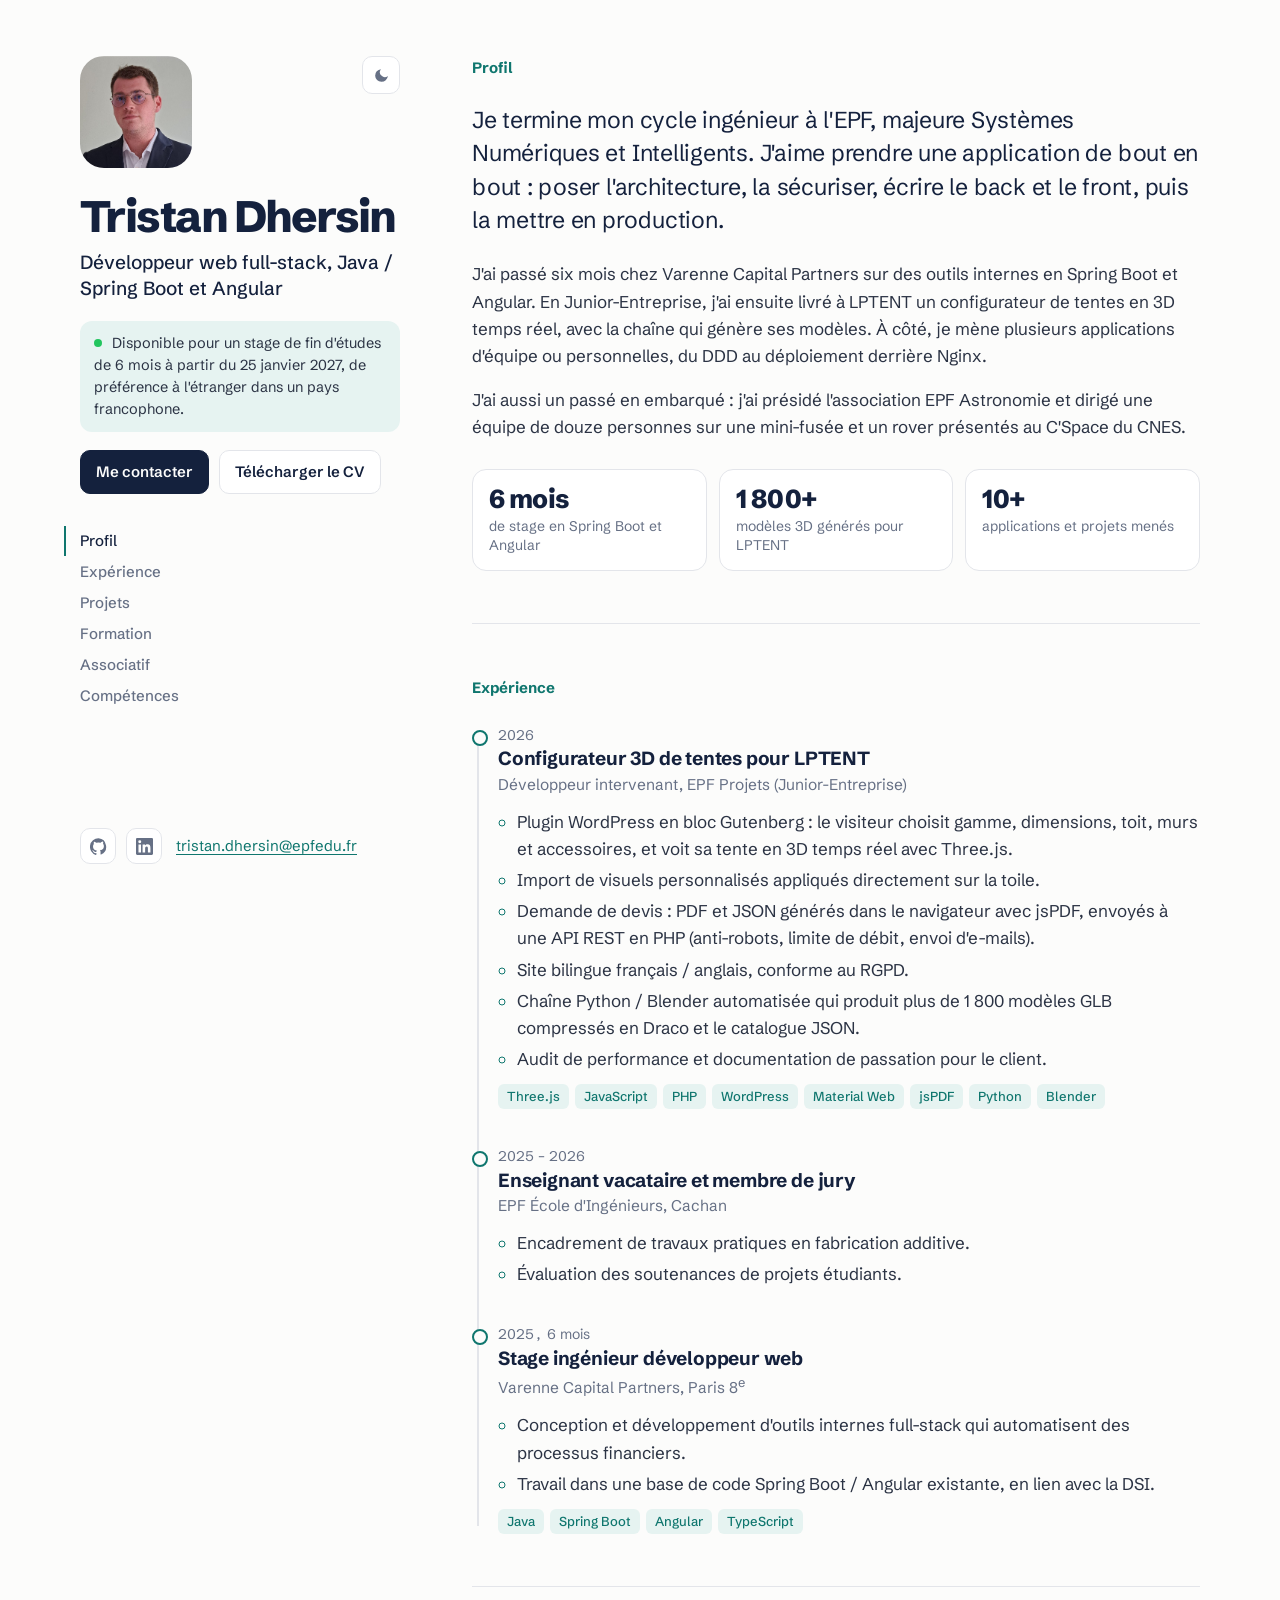
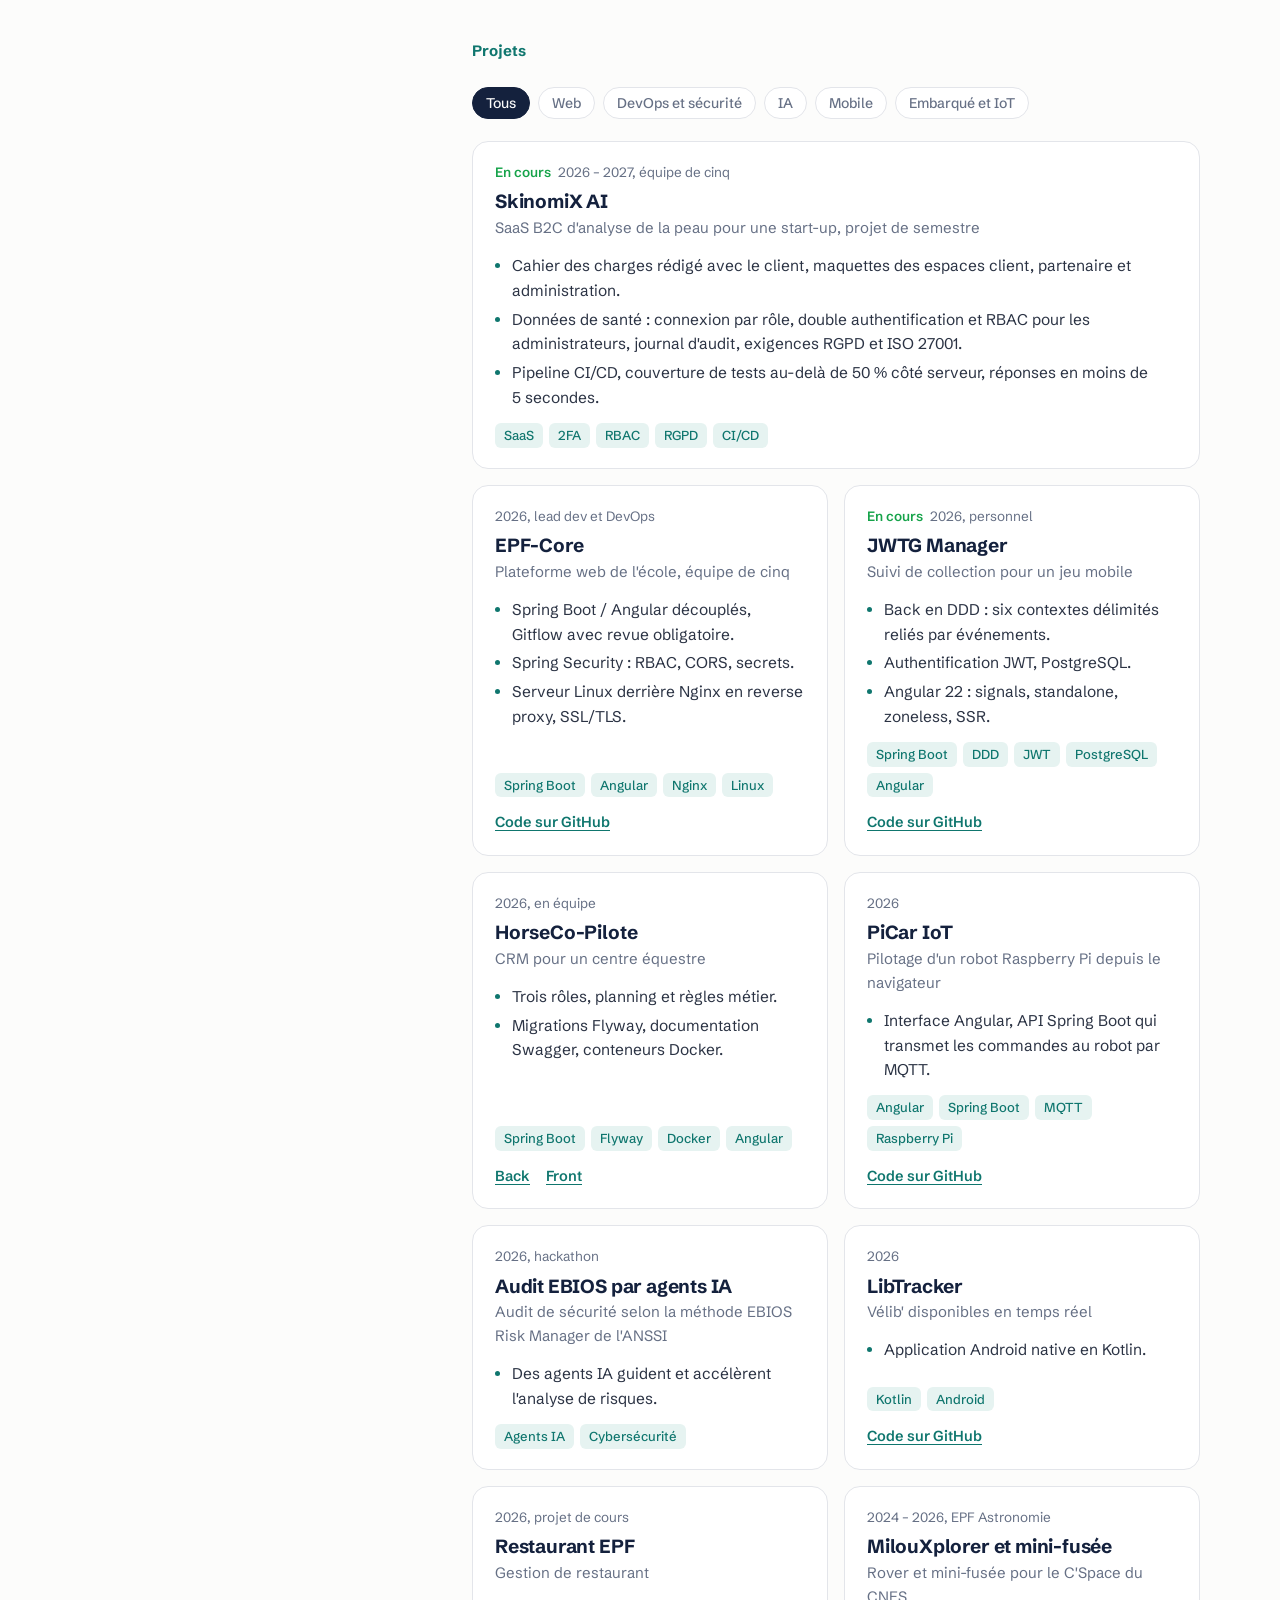
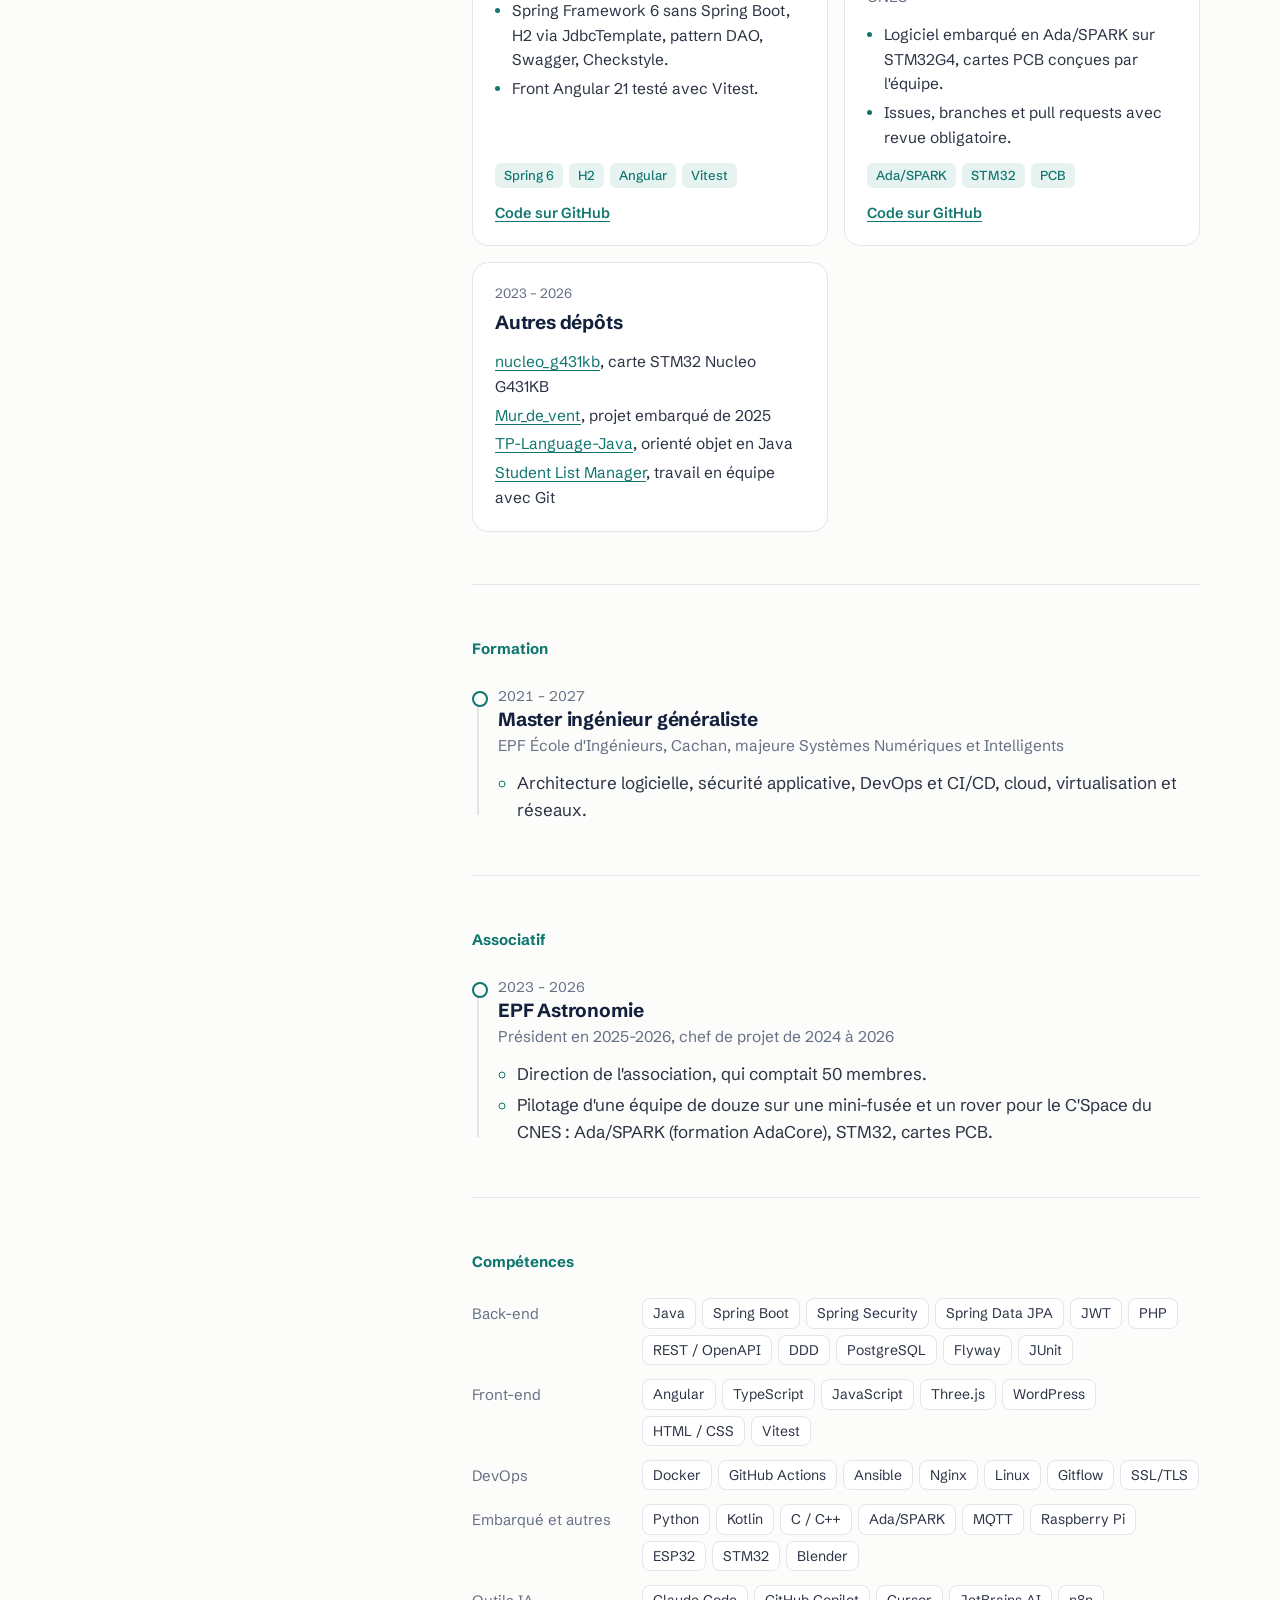
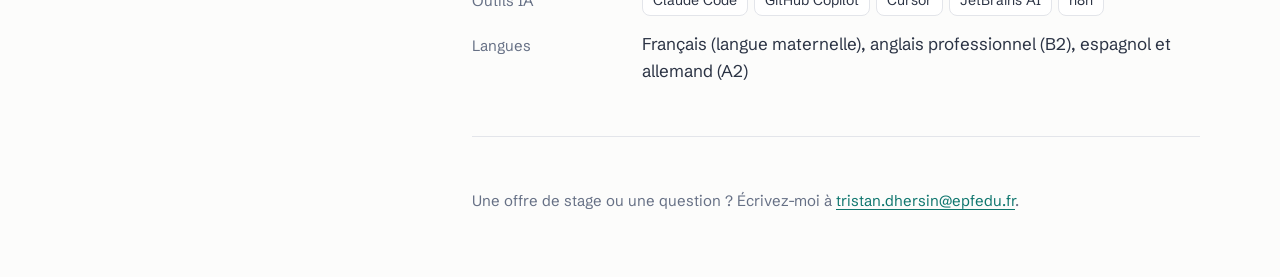
==== commit 21c0bc2d: "Design intermédiaire : accent, frise, cartes projets filtrables, thème Co-Authored-By: Claude Opus 5" ====
--- a/index.html
+++ b/index.html
@@ -1,11 +1,17 @@
 <!DOCTYPE html>
-<html lang="fr">
+<html lang="fr" data-theme="light">
 <head>
   <meta charset="UTF-8" />
   <meta name="viewport" content="width=device-width, initial-scale=1.0" />
   <title>Tristan Dhersin, développeur web full-stack</title>
   <meta name="description" content="Tristan Dhersin, étudiant ingénieur à l'EPF, développeur web full-stack Java / Spring Boot et Angular. Cherche un stage de fin d'études de 6 mois à partir du 25 janvier 2027." />
-  <link rel="icon" href="data:image/svg+xml,<svg xmlns='http://www.w3.org/2000/svg' viewBox='0 0 100 100'><rect width='100' height='100' fill='%2314213d'/><text x='50' y='67' font-size='50' text-anchor='middle' font-family='Arial' font-weight='700' fill='white'>T</text></svg>" />
+  <link rel="icon" href="data:image/svg+xml,<svg xmlns='http://www.w3.org/2000/svg' viewBox='0 0 100 100'><rect width='100' height='100' rx='20' fill='%230f766e'/><text x='50' y='67' font-size='50' text-anchor='middle' font-family='Arial' font-weight='700' fill='white'>T</text></svg>" />
+  <script>
+    try {
+      const t = localStorage.getItem("theme");
+      document.documentElement.dataset.theme = t || (matchMedia("(prefers-color-scheme: dark)").matches ? "dark" : "light");
+    } catch (e) {}
+  </script>
   <link rel="preconnect" href="https://fonts.googleapis.com" />
   <link rel="preconnect" href="https://fonts.gstatic.com" crossorigin />
   <link href="https://fonts.googleapis.com/css2?family=Schibsted+Grotesk:wght@400;500;600;700;800&display=swap" rel="stylesheet" />
@@ -15,13 +21,26 @@
   <div class="layout">
 
     <aside class="side">
-      <img class="side__photo" src="assets/photo.jpg" alt="Tristan Dhersin" width="96" height="96" />
+      <div class="side__top">
+        <img class="side__photo" src="assets/photo.jpg" alt="Tristan Dhersin" width="112" height="112" />
+        <button class="theme" id="themeToggle" type="button" aria-label="Passer en thème sombre ou clair">
+          <svg class="i-moon" viewBox="0 0 24 24" aria-hidden="true"><path d="M21 12.8A9 9 0 1 1 11.2 3a7 7 0 0 0 9.8 9.8z"/></svg>
+          <svg class="i-sun" viewBox="0 0 24 24" aria-hidden="true"><circle cx="12" cy="12" r="4.5"/><path d="M12 2v2.5M12 19.5V22M4.2 4.2 6 6M18 18l1.8 1.8M2 12h2.5M19.5 12H22M4.2 19.8 6 18M18 6l1.8-1.8"/></svg>
+        </button>
+      </div>
+
       <h1 class="side__name">Tristan Dhersin</h1>
       <p class="side__role">Développeur web full-stack, Java / Spring Boot et Angular</p>
-      <p class="side__status">
-        Je cherche un stage de fin d'études de 6&nbsp;mois à partir du 25&nbsp;janvier&nbsp;2027,
+
+      <p class="status"><span class="status__dot" aria-hidden="true"></span>
+        Disponible pour un stage de fin d'études de 6&nbsp;mois à partir du 25&nbsp;janvier&nbsp;2027,
         de préférence à l'étranger dans un pays francophone.
       </p>
+
+      <div class="side__cta">
+        <a class="btn btn--solid" href="mailto:tristan.dhersin@epfedu.fr">Me contacter</a>
+        <a class="btn" href="assets/CV_Tristan_Dhersin.pdf" target="_blank" rel="noopener">Télécharger le CV</a>
+      </div>
 
       <nav class="side__nav" aria-label="Sections">
         <a href="#profil">Profil</a>
@@ -32,45 +51,53 @@
         <a href="#competences">Compétences</a>
       </nav>
 
-      <ul class="side__contact">
-        <li><a href="mailto:tristan.dhersin@epfedu.fr">tristan.dhersin@epfedu.fr</a></li>
-        <li><a href="https://www.linkedin.com/in/tristan-dhersin-30085b224/" target="_blank" rel="noopener">LinkedIn</a></li>
-        <li><a href="https://github.com/TristanBrouille" target="_blank" rel="noopener">GitHub</a></li>
-        <li><a href="assets/CV_Tristan_Dhersin.pdf" target="_blank" rel="noopener">CV en PDF</a></li>
+      <ul class="side__social">
+        <li><a href="https://github.com/TristanBrouille" target="_blank" rel="noopener" aria-label="GitHub">
+          <svg viewBox="0 0 24 24" aria-hidden="true"><path d="M12 .5a12 12 0 0 0-3.8 23.4c.6.1.8-.3.8-.6v-2c-3.3.7-4-1.6-4-1.6-.6-1.4-1.4-1.8-1.4-1.8-1.1-.7.1-.7.1-.7 1.2.1 1.8 1.2 1.8 1.2 1.1 1.8 2.8 1.3 3.5 1 .1-.8.4-1.3.8-1.6-2.7-.3-5.5-1.3-5.5-6 0-1.3.5-2.4 1.2-3.2-.1-.3-.5-1.5.1-3.2 0 0 1-.3 3.3 1.2a11.5 11.5 0 0 1 6 0C17.3 4.7 18.3 5 18.3 5c.7 1.7.3 2.9.1 3.2.8.8 1.2 1.9 1.2 3.2 0 4.6-2.8 5.6-5.5 5.9.4.4.8 1.1.8 2.2v3.3c0 .3.2.7.8.6A12 12 0 0 0 12 .5z"/></svg>
+        </a></li>
+        <li><a href="https://www.linkedin.com/in/tristan-dhersin-30085b224/" target="_blank" rel="noopener" aria-label="LinkedIn">
+          <svg viewBox="0 0 24 24" aria-hidden="true"><path d="M20.4 20.5h-3.6v-5.6c0-1.3 0-3-1.8-3s-2.1 1.4-2.1 2.9v5.7H9.3V9h3.4v1.6c.5-.9 1.6-1.8 3.4-1.8 3.6 0 4.3 2.4 4.3 5.5v6.2zM5.3 7.4a2.1 2.1 0 1 1 0-4.2 2.1 2.1 0 0 1 0 4.2zM7.1 20.5H3.5V9h3.6v11.5zM22.2 0H1.8C.8 0 0 .8 0 1.7v20.6c0 .9.8 1.7 1.8 1.7h20.4c1 0 1.8-.8 1.8-1.7V1.7C24 .8 23.2 0 22.2 0z"/></svg>
+        </a></li>
+        <li class="side__mail"><a href="mailto:tristan.dhersin@epfedu.fr">tristan.dhersin@epfedu.fr</a></li>
       </ul>
     </aside>
 
     <main class="content">
 
+      <!-- Profil -->
       <section id="profil" class="block">
         <h2>Profil</h2>
-        <div class="prose">
-          <p class="lead">
-            Je termine mon cycle ingénieur à l'EPF, majeure Systèmes Numériques et Intelligents.
-            J'aime prendre une application de bout en bout&nbsp;: poser l'architecture, la sécuriser,
-            écrire le back et le front, puis la mettre en production.
-          </p>
-          <p>
-            J'ai passé six mois chez Varenne Capital Partners sur des outils internes en Spring Boot
-            et Angular. En Junior-Entreprise, j'ai ensuite livré à LPTENT un configurateur de tentes en 3D
-            temps réel, avec la chaîne qui génère ses 1&nbsp;800 modèles. À côté, je mène plusieurs
-            applications d'équipe ou personnelles, du DDD au déploiement derrière Nginx.
-          </p>
-          <p>
-            J'ai aussi un passé en embarqué&nbsp;: j'ai présidé l'association EPF Astronomie et dirigé
-            une équipe de douze personnes sur une mini-fusée et un rover présentés au C'Space du CNES.
-          </p>
-        </div>
-      </section>
-
+        <p class="lead">
+          Je termine mon cycle ingénieur à l'EPF, majeure Systèmes Numériques et Intelligents.
+          J'aime prendre une application de bout en bout&nbsp;: poser l'architecture, la sécuriser,
+          écrire le back et le front, puis la mettre en production.
+        </p>
+        <p>
+          J'ai passé six mois chez Varenne Capital Partners sur des outils internes en Spring Boot
+          et Angular. En Junior-Entreprise, j'ai ensuite livré à LPTENT un configurateur de tentes en 3D
+          temps réel, avec la chaîne qui génère ses modèles. À côté, je mène plusieurs applications
+          d'équipe ou personnelles, du DDD au déploiement derrière Nginx.
+        </p>
+        <p>
+          J'ai aussi un passé en embarqué&nbsp;: j'ai présidé l'association EPF Astronomie et dirigé
+          une équipe de douze personnes sur une mini-fusée et un rover présentés au C'Space du CNES.
+        </p>
+
+        <dl class="facts">
+          <div><dt>6 mois</dt><dd>de stage en Spring Boot et Angular</dd></div>
+          <div><dt>1&nbsp;800+</dt><dd>modèles 3D générés pour LPTENT</dd></div>
+          <div><dt>10+</dt><dd>applications et projets menés</dd></div>
+        </dl>
+      </section>
+
+      <!-- Expérience -->
       <section id="experience" class="block">
         <h2>Expérience</h2>
-
-        <article class="entry">
-          <p class="entry__when">2026</p>
-          <div class="entry__body">
+        <ol class="timeline">
+          <li class="tl">
+            <p class="tl__when">2026</p>
             <h3>Configurateur 3D de tentes pour LPTENT</h3>
-            <p class="entry__where">Développeur intervenant, EPF Projets (Junior-Entreprise)</p>
+            <p class="tl__where">Développeur intervenant, EPF Projets (Junior-Entreprise)</p>
             <ul>
               <li>Plugin WordPress en bloc Gutenberg&nbsp;: le visiteur choisit gamme, dimensions, toit, murs et accessoires, et voit sa tente en 3D temps réel avec Three.js.</li>
               <li>Import de visuels personnalisés appliqués directement sur la toile.</li>
@@ -79,207 +106,220 @@
               <li>Chaîne Python / Blender automatisée qui produit plus de 1&nbsp;800 modèles GLB compressés en Draco et le catalogue JSON.</li>
               <li>Audit de performance et documentation de passation pour le client.</li>
             </ul>
-            <p class="stack">Three.js, JavaScript, PHP, WordPress, Material Web, jsPDF, Python, Blender</p>
-          </div>
-        </article>
-
-        <article class="entry">
-          <p class="entry__when">2025 – 2026</p>
-          <div class="entry__body">
+            <p class="tags"><span>Three.js</span><span>JavaScript</span><span>PHP</span><span>WordPress</span><span>Material Web</span><span>jsPDF</span><span>Python</span><span>Blender</span></p>
+          </li>
+
+          <li class="tl">
+            <p class="tl__when">2025 – 2026</p>
             <h3>Enseignant vacataire et membre de jury</h3>
-            <p class="entry__where">EPF École d'Ingénieurs, Cachan</p>
+            <p class="tl__where">EPF École d'Ingénieurs, Cachan</p>
             <ul>
               <li>Encadrement de travaux pratiques en fabrication additive.</li>
               <li>Évaluation des soutenances de projets étudiants.</li>
             </ul>
-          </div>
-        </article>
-
-        <article class="entry">
-          <p class="entry__when">2025<span>6 mois</span></p>
-          <div class="entry__body">
+          </li>
+
+          <li class="tl">
+            <p class="tl__when">2025, 6 mois</p>
             <h3>Stage ingénieur développeur web</h3>
-            <p class="entry__where">Varenne Capital Partners, Paris 8<sup>e</sup></p>
+            <p class="tl__where">Varenne Capital Partners, Paris 8<sup>e</sup></p>
             <ul>
               <li>Conception et développement d'outils internes full-stack qui automatisent des processus financiers.</li>
               <li>Travail dans une base de code Spring Boot / Angular existante, en lien avec la DSI.</li>
             </ul>
-            <p class="stack">Java, Spring Boot, Angular, TypeScript</p>
-          </div>
-        </article>
-      </section>
-
+            <p class="tags"><span>Java</span><span>Spring Boot</span><span>Angular</span><span>TypeScript</span></p>
+          </li>
+        </ol>
+      </section>
+
+      <!-- Projets -->
       <section id="projets" class="block">
         <h2>Projets</h2>
 
-        <article class="entry">
-          <p class="entry__when">2026 – 2027<span>en cours</span></p>
-          <div class="entry__body">
+        <div class="filters" role="group" aria-label="Filtrer les projets">
+          <button class="filter is-on" data-filter="all" aria-pressed="true">Tous</button>
+          <button class="filter" data-filter="web" aria-pressed="false">Web</button>
+          <button class="filter" data-filter="devops" aria-pressed="false">DevOps et sécurité</button>
+          <button class="filter" data-filter="ia" aria-pressed="false">IA</button>
+          <button class="filter" data-filter="mobile" aria-pressed="false">Mobile</button>
+          <button class="filter" data-filter="iot" aria-pressed="false">Embarqué et IoT</button>
+        </div>
+
+        <div class="cards" id="cards">
+          <article class="card card--wide" data-cat="web devops">
+            <p class="card__meta"><span class="live">En cours</span> 2026 – 2027, équipe de cinq</p>
             <h3>SkinomiX AI</h3>
-            <p class="entry__where">SaaS B2C d'analyse de la peau pour une start-up, projet de semestre en équipe de cinq</p>
+            <p class="card__sub">SaaS B2C d'analyse de la peau pour une start-up, projet de semestre</p>
             <ul>
               <li>Cahier des charges rédigé avec le client, maquettes des espaces client, partenaire et administration.</li>
               <li>Données de santé&nbsp;: connexion par rôle, double authentification et RBAC pour les administrateurs, journal d'audit, exigences RGPD et ISO&nbsp;27001.</li>
               <li>Pipeline CI/CD, couverture de tests au-delà de 50&nbsp;% côté serveur, réponses en moins de 5&nbsp;secondes.</li>
             </ul>
-          </div>
-        </article>
-
-        <article class="entry">
-          <p class="entry__when">2026</p>
-          <div class="entry__body">
-            <h3><a href="https://github.com/TristanBrouille/EPF-Core" target="_blank" rel="noopener">EPF-Core</a></h3>
-            <p class="entry__where">Plateforme web de l'école, lead dev et DevOps d'une équipe de cinq</p>
-            <ul>
-              <li>Architecture découplée Spring Boot / Angular, Gitflow avec revue de code obligatoire.</li>
-              <li>Spring Security&nbsp;: RBAC, CORS, gestion des secrets.</li>
-              <li>Déploiement sur un serveur Linux derrière Nginx en reverse proxy, avec SSL/TLS.</li>
-            </ul>
-          </div>
-        </article>
-
-        <article class="entry">
-          <p class="entry__when">2026<span>en cours</span></p>
-          <div class="entry__body">
-            <h3><a href="https://github.com/TristanBrouille/JwtgManager" target="_blank" rel="noopener">JWTG Manager</a></h3>
-            <p class="entry__where">Suivi de collection pour un jeu mobile, projet personnel</p>
-            <ul>
-              <li>Back en DDD&nbsp;: six contextes délimités qui communiquent par événements.</li>
+            <p class="tags"><span>SaaS</span><span>2FA</span><span>RBAC</span><span>RGPD</span><span>CI/CD</span></p>
+          </article>
+
+          <article class="card" data-cat="web devops">
+            <p class="card__meta">2026, lead dev et DevOps</p>
+            <h3>EPF-Core</h3>
+            <p class="card__sub">Plateforme web de l'école, équipe de cinq</p>
+            <ul>
+              <li>Spring Boot / Angular découplés, Gitflow avec revue obligatoire.</li>
+              <li>Spring Security&nbsp;: RBAC, CORS, secrets.</li>
+              <li>Serveur Linux derrière Nginx en reverse proxy, SSL/TLS.</li>
+            </ul>
+            <p class="tags"><span>Spring Boot</span><span>Angular</span><span>Nginx</span><span>Linux</span></p>
+            <a class="card__link" href="https://github.com/TristanBrouille/EPF-Core" target="_blank" rel="noopener">Code sur GitHub</a>
+          </article>
+
+          <article class="card" data-cat="web">
+            <p class="card__meta"><span class="live">En cours</span> 2026, personnel</p>
+            <h3>JWTG Manager</h3>
+            <p class="card__sub">Suivi de collection pour un jeu mobile</p>
+            <ul>
+              <li>Back en DDD&nbsp;: six contextes délimités reliés par événements.</li>
               <li>Authentification JWT, PostgreSQL.</li>
-              <li>Front Angular 22 avec signals, composants standalone, zoneless et rendu serveur.</li>
-            </ul>
-          </div>
-        </article>
-
-        <article class="entry">
-          <p class="entry__when">2026</p>
-          <div class="entry__body">
+              <li>Angular 22&nbsp;: signals, standalone, zoneless, SSR.</li>
+            </ul>
+            <p class="tags"><span>Spring Boot</span><span>DDD</span><span>JWT</span><span>PostgreSQL</span><span>Angular</span></p>
+            <a class="card__link" href="https://github.com/TristanBrouille/JwtgManager" target="_blank" rel="noopener">Code sur GitHub</a>
+          </article>
+
+          <article class="card" data-cat="web devops">
+            <p class="card__meta">2026, en équipe</p>
             <h3>HorseCo-Pilote</h3>
-            <p class="entry__where">CRM pour un centre équestre, en équipe&nbsp;: <a href="https://github.com/TristanBrouille/HorseCo-Pilote" target="_blank" rel="noopener">back</a> et <a href="https://github.com/TristanBrouille/HorseCo-Pilote-Front" target="_blank" rel="noopener">front</a></p>
+            <p class="card__sub">CRM pour un centre équestre</p>
             <ul>
               <li>Trois rôles, planning et règles métier.</li>
-              <li>Spring Boot avec migrations Flyway, documentation Swagger, conteneurs Docker&nbsp;; front Angular.</li>
-            </ul>
-          </div>
-        </article>
-
-        <article class="entry">
-          <p class="entry__when">2026</p>
-          <div class="entry__body">
-            <h3><a href="https://github.com/TristanBrouille/Projet_IOT_Picard" target="_blank" rel="noopener">PiCar IoT</a></h3>
-            <p class="entry__where">Pilotage d'un robot Raspberry Pi depuis le navigateur</p>
+              <li>Migrations Flyway, documentation Swagger, conteneurs Docker.</li>
+            </ul>
+            <p class="tags"><span>Spring Boot</span><span>Flyway</span><span>Docker</span><span>Angular</span></p>
+            <p class="card__links">
+              <a class="card__link" href="https://github.com/TristanBrouille/HorseCo-Pilote" target="_blank" rel="noopener">Back</a>
+              <a class="card__link" href="https://github.com/TristanBrouille/HorseCo-Pilote-Front" target="_blank" rel="noopener">Front</a>
+            </p>
+          </article>
+
+          <article class="card" data-cat="iot web">
+            <p class="card__meta">2026</p>
+            <h3>PiCar IoT</h3>
+            <p class="card__sub">Pilotage d'un robot Raspberry Pi depuis le navigateur</p>
             <ul>
               <li>Interface Angular, API Spring Boot qui transmet les commandes au robot par MQTT.</li>
             </ul>
-          </div>
-        </article>
-
-        <article class="entry">
-          <p class="entry__when">2026</p>
-          <div class="entry__body">
-            <h3>Hackathon&nbsp;: audit EBIOS par agents IA</h3>
-            <p class="entry__where">Application d'audit de sécurité selon la méthode EBIOS Risk Manager de l'ANSSI</p>
+            <p class="tags"><span>Angular</span><span>Spring Boot</span><span>MQTT</span><span>Raspberry Pi</span></p>
+            <a class="card__link" href="https://github.com/TristanBrouille/Projet_IOT_Picard" target="_blank" rel="noopener">Code sur GitHub</a>
+          </article>
+
+          <article class="card" data-cat="ia devops">
+            <p class="card__meta">2026, hackathon</p>
+            <h3>Audit EBIOS par agents IA</h3>
+            <p class="card__sub">Audit de sécurité selon la méthode EBIOS Risk Manager de l'ANSSI</p>
             <ul>
               <li>Des agents IA guident et accélèrent l'analyse de risques.</li>
             </ul>
-          </div>
-        </article>
-
-        <article class="entry">
-          <p class="entry__when">2026</p>
-          <div class="entry__body">
-            <h3><a href="https://github.com/TristanBrouille/LibTracker" target="_blank" rel="noopener">LibTracker</a></h3>
-            <p class="entry__where">Application Android en Kotlin qui affiche les Vélib' disponibles en temps réel</p>
-          </div>
-        </article>
-
-        <article class="entry">
-          <p class="entry__when">2026</p>
-          <div class="entry__body">
-            <h3><a href="https://github.com/TristanBrouille/restaurant-epf-sujet" target="_blank" rel="noopener">Restaurant EPF</a></h3>
-            <p class="entry__where">Gestion de restaurant, projet de cours</p>
-            <ul>
-              <li>Spring Framework 6 sans Spring Boot, Tomcat embarqué, H2 via JdbcTemplate, pattern DAO, API REST documentée avec Swagger, Checkstyle.</li>
+            <p class="tags"><span>Agents IA</span><span>Cybersécurité</span></p>
+          </article>
+
+          <article class="card" data-cat="mobile">
+            <p class="card__meta">2026</p>
+            <h3>LibTracker</h3>
+            <p class="card__sub">Vélib' disponibles en temps réel</p>
+            <ul>
+              <li>Application Android native en Kotlin.</li>
+            </ul>
+            <p class="tags"><span>Kotlin</span><span>Android</span></p>
+            <a class="card__link" href="https://github.com/TristanBrouille/LibTracker" target="_blank" rel="noopener">Code sur GitHub</a>
+          </article>
+
+          <article class="card" data-cat="web">
+            <p class="card__meta">2026, projet de cours</p>
+            <h3>Restaurant EPF</h3>
+            <p class="card__sub">Gestion de restaurant</p>
+            <ul>
+              <li>Spring Framework 6 sans Spring Boot, H2 via JdbcTemplate, pattern DAO, Swagger, Checkstyle.</li>
               <li>Front Angular 21 testé avec Vitest.</li>
             </ul>
-          </div>
-        </article>
-
-        <article class="entry">
-          <p class="entry__when">2024 – 2026</p>
-          <div class="entry__body">
-            <h3><a href="https://github.com/TristanBrouille/epf-milou-explorer" target="_blank" rel="noopener">MilouXplorer</a> et mini-fusée</h3>
-            <p class="entry__where">Rover d'exploration et mini-fusée pour le C'Space du CNES, avec EPF Astronomie</p>
+            <p class="tags"><span>Spring 6</span><span>H2</span><span>Angular</span><span>Vitest</span></p>
+            <a class="card__link" href="https://github.com/TristanBrouille/restaurant-epf-sujet" target="_blank" rel="noopener">Code sur GitHub</a>
+          </article>
+
+          <article class="card" data-cat="iot">
+            <p class="card__meta">2024 – 2026, EPF Astronomie</p>
+            <h3>MilouXplorer et mini-fusée</h3>
+            <p class="card__sub">Rover et mini-fusée pour le C'Space du CNES</p>
             <ul>
               <li>Logiciel embarqué en Ada/SPARK sur STM32G4, cartes PCB conçues par l'équipe.</li>
               <li>Issues, branches et pull requests avec revue obligatoire.</li>
             </ul>
-          </div>
-        </article>
-
-        <article class="entry">
-          <p class="entry__when">2023 – 2026</p>
-          <div class="entry__body">
+            <p class="tags"><span>Ada/SPARK</span><span>STM32</span><span>PCB</span></p>
+            <a class="card__link" href="https://github.com/TristanBrouille/epf-milou-explorer" target="_blank" rel="noopener">Code sur GitHub</a>
+          </article>
+
+          <article class="card" data-cat="iot web">
+            <p class="card__meta">2023 – 2026</p>
             <h3>Autres dépôts</h3>
-            <ul class="links">
-              <li><a href="https://github.com/TristanBrouille/nucleo_g431kb" target="_blank" rel="noopener">nucleo_g431kb</a>, développement sur carte STM32 Nucleo G431KB</li>
+            <ul class="plain">
+              <li><a href="https://github.com/TristanBrouille/nucleo_g431kb" target="_blank" rel="noopener">nucleo_g431kb</a>, carte STM32 Nucleo G431KB</li>
               <li><a href="https://github.com/TristanBrouille/Mur_de_vent" target="_blank" rel="noopener">Mur_de_vent</a>, projet embarqué de 2025</li>
-              <li><a href="https://github.com/TristanBrouille/TP-Language-Java" target="_blank" rel="noopener">TP-Language-Java</a>, programmation orientée objet en Java</li>
-              <li><a href="https://github.com/TristanBrouille/TP-Git---Student-List-Manager" target="_blank" rel="noopener">Student List Manager</a>, travail collaboratif avec Git</li>
-            </ul>
-          </div>
-        </article>
-      </section>
-
+              <li><a href="https://github.com/TristanBrouille/TP-Language-Java" target="_blank" rel="noopener">TP-Language-Java</a>, orienté objet en Java</li>
+              <li><a href="https://github.com/TristanBrouille/TP-Git---Student-List-Manager" target="_blank" rel="noopener">Student List Manager</a>, travail en équipe avec Git</li>
+            </ul>
+          </article>
+        </div>
+      </section>
+
+      <!-- Formation -->
       <section id="formation" class="block">
         <h2>Formation</h2>
-        <article class="entry">
-          <p class="entry__when">2021 – 2027</p>
-          <div class="entry__body">
+        <ol class="timeline">
+          <li class="tl">
+            <p class="tl__when">2021 – 2027</p>
             <h3>Master ingénieur généraliste</h3>
-            <p class="entry__where">EPF École d'Ingénieurs, Cachan, majeure Systèmes Numériques et Intelligents</p>
+            <p class="tl__where">EPF École d'Ingénieurs, Cachan, majeure Systèmes Numériques et Intelligents</p>
             <ul>
               <li>Architecture logicielle, sécurité applicative, DevOps et CI/CD, cloud, virtualisation et réseaux.</li>
             </ul>
-          </div>
-        </article>
-      </section>
-
+          </li>
+        </ol>
+      </section>
+
+      <!-- Associatif -->
       <section id="associatif" class="block">
         <h2>Associatif</h2>
-        <article class="entry">
-          <p class="entry__when">2023 – 2026</p>
-          <div class="entry__body">
+        <ol class="timeline">
+          <li class="tl">
+            <p class="tl__when">2023 – 2026</p>
             <h3>EPF Astronomie</h3>
-            <p class="entry__where">Président en 2025-2026, chef de projet de 2024 à 2026</p>
+            <p class="tl__where">Président en 2025-2026, chef de projet de 2024 à 2026</p>
             <ul>
               <li>Direction de l'association, qui comptait 50 membres.</li>
               <li>Pilotage d'une équipe de douze sur une mini-fusée et un rover pour le C'Space du CNES&nbsp;: Ada/SPARK (formation AdaCore), STM32, cartes PCB.</li>
             </ul>
-          </div>
-        </article>
-      </section>
-
+          </li>
+        </ol>
+      </section>
+
+      <!-- Compétences -->
       <section id="competences" class="block">
         <h2>Compétences</h2>
         <dl class="skills">
           <dt>Back-end</dt>
-          <dd>Java, Spring Boot (Security, Data JPA, JWT), PHP, REST et OpenAPI, DDD, PostgreSQL, Flyway, JUnit</dd>
+          <dd class="chips"><span>Java</span><span>Spring Boot</span><span>Spring Security</span><span>Spring Data JPA</span><span>JWT</span><span>PHP</span><span>REST / OpenAPI</span><span>DDD</span><span>PostgreSQL</span><span>Flyway</span><span>JUnit</span></dd>
           <dt>Front-end</dt>
-          <dd>Angular (signals, SSR), TypeScript, JavaScript, Three.js, WordPress, HTML et CSS, Vitest</dd>
+          <dd class="chips"><span>Angular</span><span>TypeScript</span><span>JavaScript</span><span>Three.js</span><span>WordPress</span><span>HTML / CSS</span><span>Vitest</span></dd>
           <dt>DevOps</dt>
-          <dd>Docker, GitHub Actions, Ansible, Nginx, Linux, Gitflow, SSL/TLS</dd>
+          <dd class="chips"><span>Docker</span><span>GitHub Actions</span><span>Ansible</span><span>Nginx</span><span>Linux</span><span>Gitflow</span><span>SSL/TLS</span></dd>
           <dt>Embarqué et autres</dt>
-          <dd>Python, Kotlin, C et C++, Ada/SPARK, MQTT, Raspberry Pi, ESP32, STM32, Blender</dd>
+          <dd class="chips"><span>Python</span><span>Kotlin</span><span>C / C++</span><span>Ada/SPARK</span><span>MQTT</span><span>Raspberry Pi</span><span>ESP32</span><span>STM32</span><span>Blender</span></dd>
           <dt>Outils IA</dt>
-          <dd>Claude Code, GitHub Copilot, Cursor, JetBrains AI, n8n</dd>
+          <dd class="chips"><span>Claude Code</span><span>GitHub Copilot</span><span>Cursor</span><span>JetBrains AI</span><span>n8n</span></dd>
           <dt>Langues</dt>
           <dd>Français (langue maternelle), anglais professionnel (B2), espagnol et allemand (A2)</dd>
         </dl>
       </section>
 
       <footer class="foot">
-        <p>Pour une offre de stage ou une question, écrivez-moi à <a href="mailto:tristan.dhersin@epfedu.fr">tristan.dhersin@epfedu.fr</a>.</p>
+        <p>Une offre de stage ou une question&nbsp;? Écrivez-moi à <a href="mailto:tristan.dhersin@epfedu.fr">tristan.dhersin@epfedu.fr</a>.</p>
       </footer>
     </main>
   </div>
--- a/style.css
+++ b/style.css
@@ -1,29 +1,33 @@
 /* Portfolio Tristan Dhersin */
 
-:root {
+:root,
+[data-theme="light"] {
   --paper: #fcfcfb;
+  --surface: #ffffff;
   --ink: #14213d;
   --text: #2b3344;
   --muted: #667085;
   --rule: #e3e5ea;
-  --link: #1f4fd8;
-  --side-w: 340px;
-}
-
-@media (prefers-color-scheme: dark) {
-  :root {
-    --paper: #12161f;
-    --ink: #eef1f6;
-    --text: #c9cfda;
-    --muted: #8b93a3;
-    --rule: #262c38;
-    --link: #8fb0ff;
-  }
+  --accent: #0f766e;
+  --accent-soft: #e6f3f1;
+  --link: #0f766e;
+}
+
+[data-theme="dark"] {
+  --paper: #11151d;
+  --surface: #171c26;
+  --ink: #eef1f6;
+  --text: #c9cfda;
+  --muted: #8b93a3;
+  --rule: #273040;
+  --accent: #5eead4;
+  --accent-soft: #15302e;
+  --link: #5eead4;
 }
 
 * { box-sizing: border-box; margin: 0; padding: 0; }
 html { scroll-behavior: smooth; }
-@media (prefers-reduced-motion: reduce) { html { scroll-behavior: auto; } }
+@media (prefers-reduced-motion: reduce) { html { scroll-behavior: auto; } * { transition: none !important; } }
 body {
   font-family: "Schibsted Grotesk", "Helvetica Neue", Arial, sans-serif;
   font-size: 17px;
@@ -31,161 +35,198 @@
   color: var(--text);
   background: var(--paper);
   -webkit-font-smoothing: antialiased;
+  transition: background .2s, color .2s;
 }
 a { color: var(--link); text-decoration-thickness: 1px; text-underline-offset: 3px; }
 a:hover { text-decoration-thickness: 2px; }
-a:focus-visible { outline: 2px solid var(--link); outline-offset: 3px; border-radius: 2px; }
+:focus-visible { outline: 2px solid var(--accent); outline-offset: 3px; border-radius: 4px; }
 
 .layout {
-  max-width: 1180px;
+  max-width: 1200px;
   margin: 0 auto;
   padding: 0 40px;
   display: grid;
-  grid-template-columns: var(--side-w) 1fr;
-  gap: 80px;
-}
-
-/* Colonne d'identité */
+  grid-template-columns: 320px 1fr;
+  gap: 72px;
+}
+
+/* ---------- Colonne gauche ---------- */
 .side {
   position: sticky;
   top: 0;
   align-self: start;
   height: 100vh;
-  padding: 64px 0 40px;
+  padding: 56px 0 36px;
   display: flex;
   flex-direction: column;
 }
+.side__top { display: flex; justify-content: space-between; align-items: flex-start; }
 .side__photo {
-  width: 96px;
-  height: 96px;
-  object-fit: cover;
-  border-radius: 50%;
-  margin-bottom: 28px;
-}
+  width: 112px; height: 112px; object-fit: cover;
+  border-radius: 24px;
+  margin-bottom: 26px;
+}
+.theme {
+  width: 38px; height: 38px; border-radius: 10px;
+  border: 1px solid var(--rule); background: var(--surface); color: var(--muted);
+  display: grid; place-items: center; cursor: pointer;
+}
+.theme:hover { color: var(--ink); }
+.theme svg { width: 17px; height: 17px; }
+.i-moon { fill: currentColor; }
+.i-sun { fill: none; stroke: currentColor; stroke-width: 2; stroke-linecap: round; }
+[data-theme="light"] .i-sun, [data-theme="dark"] .i-moon { display: none; }
+
 .side__name {
-  font-size: 44px;
-  line-height: 1;
-  font-weight: 800;
-  letter-spacing: -0.035em;
-  color: var(--ink);
-}
-.side__role {
-  margin-top: 14px;
-  font-size: 19px;
-  line-height: 1.35;
-  font-weight: 500;
-  color: var(--ink);
-}
-.side__status {
-  margin-top: 18px;
-  font-size: 15px;
-  color: var(--muted);
-  max-width: 30ch;
-}
-.side__nav {
-  margin-top: 40px;
-  display: flex;
-  flex-direction: column;
-  gap: 2px;
-}
+  font-size: 44px; line-height: 1; font-weight: 800; letter-spacing: -0.035em; color: var(--ink);
+}
+.side__role { margin-top: 12px; font-size: 19px; line-height: 1.35; font-weight: 500; color: var(--ink); }
+
+.status {
+  margin-top: 20px; padding: 12px 14px;
+  font-size: 14.5px; line-height: 1.5; color: var(--text);
+  background: var(--accent-soft); border-radius: 12px;
+}
+.status__dot {
+  display: inline-block; width: 8px; height: 8px; border-radius: 50%;
+  background: #22c55e; margin-right: 6px; vertical-align: 1px;
+}
+
+.side__cta { display: flex; gap: 10px; margin-top: 18px; flex-wrap: wrap; }
+.btn {
+  display: inline-block; padding: 9px 15px; border-radius: 10px;
+  font-size: 15px; font-weight: 600; text-decoration: none;
+  border: 1px solid var(--rule); background: var(--surface); color: var(--ink);
+  transition: border-color .15s, background .15s;
+}
+.btn:hover { border-color: var(--ink); }
+.btn--solid { background: var(--ink); border-color: var(--ink); color: var(--paper); }
+.btn--solid:hover { background: var(--accent); border-color: var(--accent); }
+[data-theme="dark"] .btn--solid:hover { color: #0b1a19; }
+
+.side__nav { margin-top: 32px; display: flex; flex-direction: column; gap: 1px; }
 .side__nav a {
-  color: var(--muted);
-  text-decoration: none;
-  font-size: 15px;
-  font-weight: 500;
-  padding: 3px 0 3px 14px;
-  border-left: 2px solid transparent;
-  margin-left: -16px;
+  color: var(--muted); text-decoration: none; font-size: 15px; font-weight: 500;
+  padding: 3px 0 3px 14px; margin-left: -16px; border-left: 2px solid transparent;
 }
 .side__nav a:hover { color: var(--ink); }
-.side__nav a.is-active { color: var(--ink); border-left-color: var(--ink); }
-.side__contact {
-  list-style: none;
-  margin-top: auto;
-  padding-top: 32px;
-  font-size: 15px;
-}
-.side__contact li + li { margin-top: 4px; }
-
-/* Contenu */
-.content { padding: 64px 0 40px; max-width: 680px; }
-.block { padding-bottom: 56px; margin-bottom: 56px; border-bottom: 1px solid var(--rule); }
-.block:last-of-type { border-bottom: 0; }
+.side__nav a.is-active { color: var(--ink); border-left-color: var(--accent); }
+
+.side__social {
+  list-style: none; margin-top: auto; padding-top: 24px;
+  display: flex; align-items: center; gap: 10px; flex-wrap: wrap; font-size: 15px;
+}
+.side__social a[aria-label] {
+  width: 36px; height: 36px; border-radius: 10px; display: grid; place-items: center;
+  border: 1px solid var(--rule); color: var(--muted); background: var(--surface);
+}
+.side__social a[aria-label]:hover { color: var(--ink); border-color: var(--ink); }
+.side__social svg { width: 17px; height: 17px; fill: currentColor; }
+.side__mail { margin-left: 4px; }
+
+/* ---------- Contenu ---------- */
+.content { padding: 56px 0 40px; max-width: 760px; }
+.block { padding-bottom: 52px; margin-bottom: 52px; border-bottom: 1px solid var(--rule); }
 .block > h2 {
-  font-size: 15px;
-  font-weight: 600;
-  color: var(--muted);
-  margin-bottom: 28px;
-}
-
-.prose p + p { margin-top: 1em; }
-.lead {
-  font-size: 23px;
-  line-height: 1.45;
-  color: var(--ink);
-  letter-spacing: -0.01em;
-}
-
-/* Entrées */
-.entry {
-  display: grid;
-  grid-template-columns: 120px 1fr;
-  gap: 24px;
-}
-.entry + .entry { margin-top: 36px; }
-.entry__when {
-  font-size: 14px;
-  color: var(--muted);
-  font-variant-numeric: tabular-nums;
-  padding-top: 3px;
-}
-.entry__when span { display: block; }
-.entry h3 {
-  font-size: 19px;
-  line-height: 1.35;
-  font-weight: 700;
-  color: var(--ink);
-  letter-spacing: -0.01em;
-}
-.entry h3 a { color: inherit; }
-.entry__where { color: var(--muted); font-size: 15.5px; margin-top: 2px; }
-.entry ul { margin-top: 10px; padding-left: 1.1em; }
-.entry li { margin-top: 4px; }
-.entry li::marker { color: var(--muted); }
-.entry ul.links { list-style: none; padding-left: 0; }
-.stack { margin-top: 10px; font-size: 14.5px; color: var(--muted); }
-
-/* Compétences */
-.skills {
-  display: grid;
-  grid-template-columns: 120px 1fr;
-  gap: 14px 24px;
-}
-.skills dt { font-size: 14px; color: var(--muted); padding-top: 2px; }
-.skills dd { color: var(--text); }
+  font-size: 15px; font-weight: 700; color: var(--accent);
+  margin-bottom: 24px;
+}
+.block > p + p { margin-top: 1em; }
+.lead { font-size: 23px; line-height: 1.45; color: var(--ink); letter-spacing: -0.01em; margin-bottom: 1em; }
+
+.facts {
+  display: grid; grid-template-columns: repeat(3, 1fr); gap: 12px; margin-top: 28px;
+}
+.facts div { border: 1px solid var(--rule); border-radius: 14px; padding: 14px 16px; background: var(--surface); }
+.facts dt { font-size: 26px; font-weight: 800; color: var(--ink); letter-spacing: -0.02em; line-height: 1.2; }
+.facts dd { font-size: 14px; color: var(--muted); line-height: 1.4; margin-top: 2px; }
+
+/* ---------- Frise ---------- */
+.timeline { list-style: none; position: relative; padding-left: 26px; }
+.timeline::before {
+  content: ""; position: absolute; left: 5px; top: 8px; bottom: 8px; width: 2px; background: var(--rule);
+}
+.tl { position: relative; }
+.tl + .tl { margin-top: 36px; }
+.tl::before {
+  content: ""; position: absolute; left: -26px; top: 6px;
+  width: 12px; height: 12px; border-radius: 50%;
+  background: var(--paper); border: 2px solid var(--accent);
+}
+.tl__when { font-size: 14px; color: var(--muted); font-variant-numeric: tabular-nums; }
+.tl h3, .card h3 { font-size: 19px; line-height: 1.35; font-weight: 700; color: var(--ink); letter-spacing: -0.01em; }
+.tl__where { color: var(--muted); font-size: 15.5px; margin-top: 1px; }
+.tl ul, .card ul { margin-top: 10px; padding-left: 1.1em; }
+.tl li, .card li { margin-top: 4px; }
+.tl li::marker, .card li::marker { color: var(--accent); }
+
+.tags { display: flex; flex-wrap: wrap; gap: 6px; margin-top: 12px; }
+.tags span {
+  font-size: 13px; font-weight: 500; padding: 2px 9px; border-radius: 6px;
+  background: var(--accent-soft); color: var(--accent);
+}
+
+/* ---------- Projets ---------- */
+.filters { display: flex; flex-wrap: wrap; gap: 8px; margin-bottom: 22px; }
+.filter {
+  font: 500 14px "Schibsted Grotesk", sans-serif;
+  padding: 6px 13px; border-radius: 999px; cursor: pointer;
+  border: 1px solid var(--rule); background: var(--surface); color: var(--muted);
+}
+.filter:hover { color: var(--ink); border-color: var(--ink); }
+.filter.is-on { background: var(--ink); border-color: var(--ink); color: var(--paper); }
+
+.cards { display: grid; grid-template-columns: repeat(2, 1fr); gap: 16px; }
+.card {
+  display: flex; flex-direction: column;
+  background: var(--surface); border: 1px solid var(--rule); border-radius: 16px;
+  padding: 20px 22px;
+  transition: border-color .15s;
+}
+.card:hover { border-color: var(--accent); }
+.card--wide { grid-column: 1 / -1; }
+.card[hidden] { display: none; }
+.card__meta { font-size: 13.5px; color: var(--muted); margin-bottom: 6px; }
+.live { color: #16a34a; font-weight: 600; margin-right: 4px; }
+[data-theme="dark"] .live { color: #4ade80; }
+.card__sub { color: var(--muted); font-size: 15px; margin-top: 1px; }
+.card ul { flex: 1; font-size: 15.5px; }
+.card ul.plain { list-style: none; padding-left: 0; }
+.card__links { display: flex; gap: 16px; }
+.card__link { margin-top: 14px; font-size: 14.5px; font-weight: 600; }
+
+/* ---------- Compétences ---------- */
+.skills { display: grid; grid-template-columns: 150px 1fr; gap: 14px 20px; }
+.skills dt { font-size: 15px; color: var(--muted); padding-top: 4px; }
+.chips { display: flex; flex-wrap: wrap; gap: 6px; }
+.chips span {
+  font-size: 14px; padding: 3px 10px; border-radius: 8px;
+  border: 1px solid var(--rule); background: var(--surface); color: var(--text);
+}
 
 .foot { color: var(--muted); font-size: 15px; padding-bottom: 24px; }
 
-/* Responsive */
-@media (max-width: 960px) {
+/* ---------- Responsive ---------- */
+@media (max-width: 1000px) {
   .layout { grid-template-columns: 1fr; gap: 0; padding: 0 22px; }
-  .side { position: static; height: auto; padding: 40px 0 8px; }
+  .side { position: static; height: auto; padding: 36px 0 8px; }
   .side__nav { display: none; }
-  .side__contact { margin-top: 20px; padding-top: 0; display: flex; flex-wrap: wrap; gap: 4px 18px; }
-  .side__contact li + li { margin-top: 0; }
-  .content { padding-top: 32px; }
+  .side__social { margin-top: 20px; padding-top: 0; }
+  .content { padding-top: 36px; }
   .side__name { font-size: 38px; }
 }
-@media (max-width: 560px) {
+@media (max-width: 620px) {
   body { font-size: 16px; }
   .lead { font-size: 20px; }
-  .entry, .skills { grid-template-columns: 1fr; gap: 4px; }
-  .entry__when span { display: inline; margin-left: .5em; }
+  .cards, .facts { grid-template-columns: 1fr; }
+  .skills { grid-template-columns: 1fr; gap: 6px; }
   .skills dd { margin-bottom: 10px; }
+  .side__photo { width: 88px; height: 88px; border-radius: 20px; }
 }
 
 @media print {
   .side { position: static; height: auto; }
-  .side__nav { display: none; }
+  .side__nav, .filters, .theme, .side__cta { display: none; }
   .layout { grid-template-columns: 1fr; }
-}
+  .card[hidden] { display: flex; }
+}
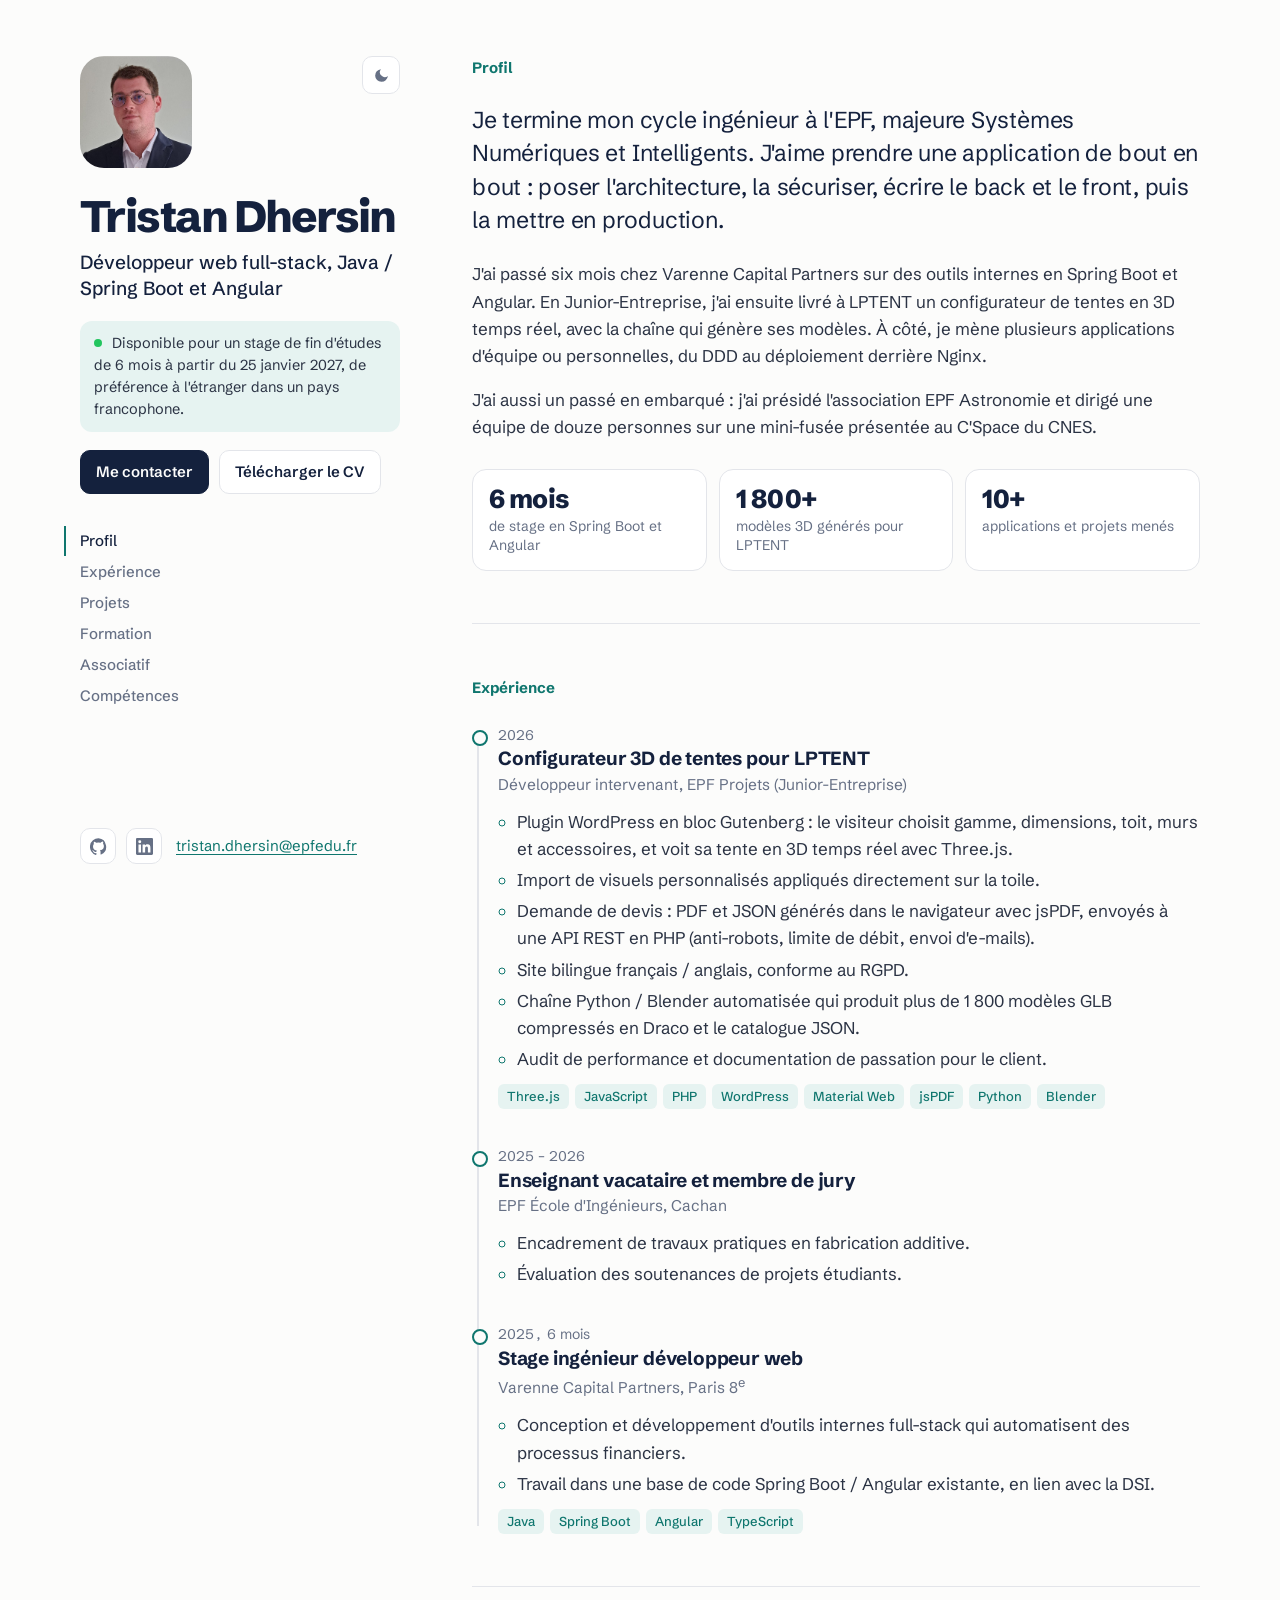
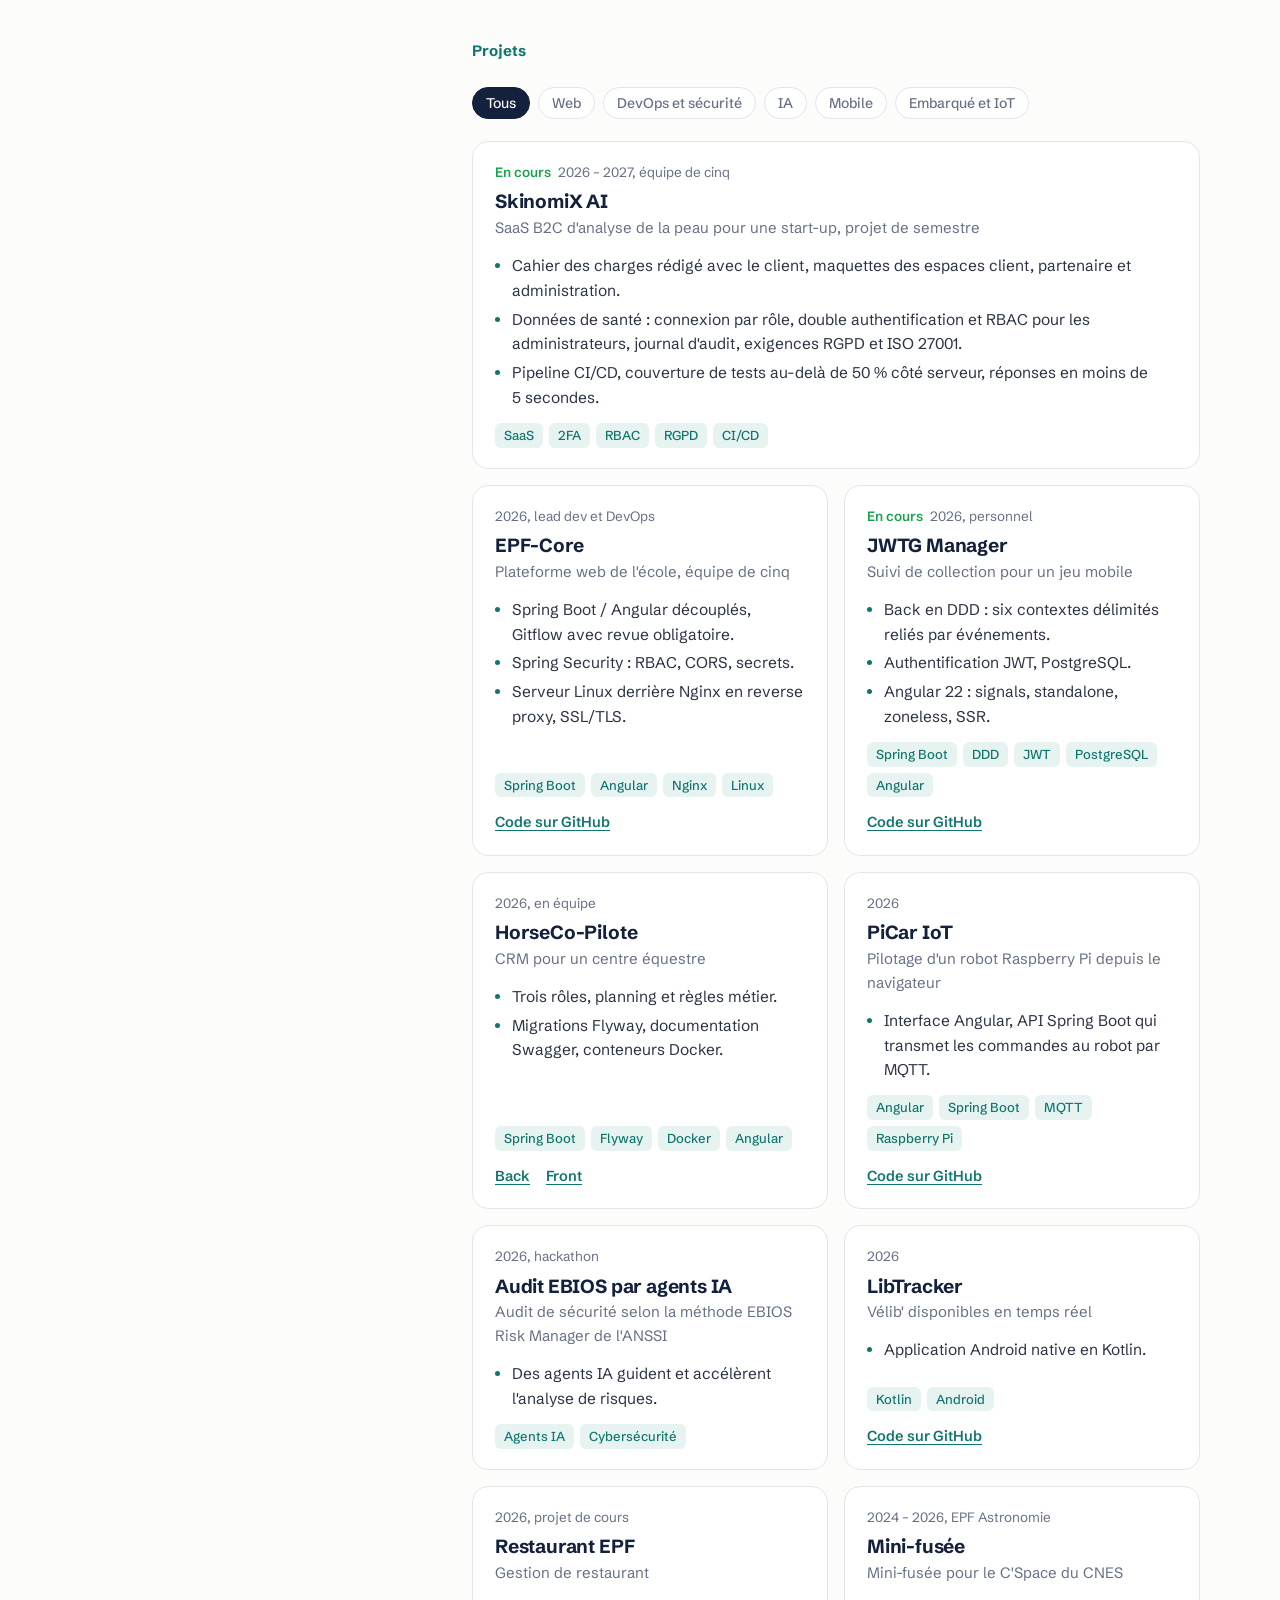
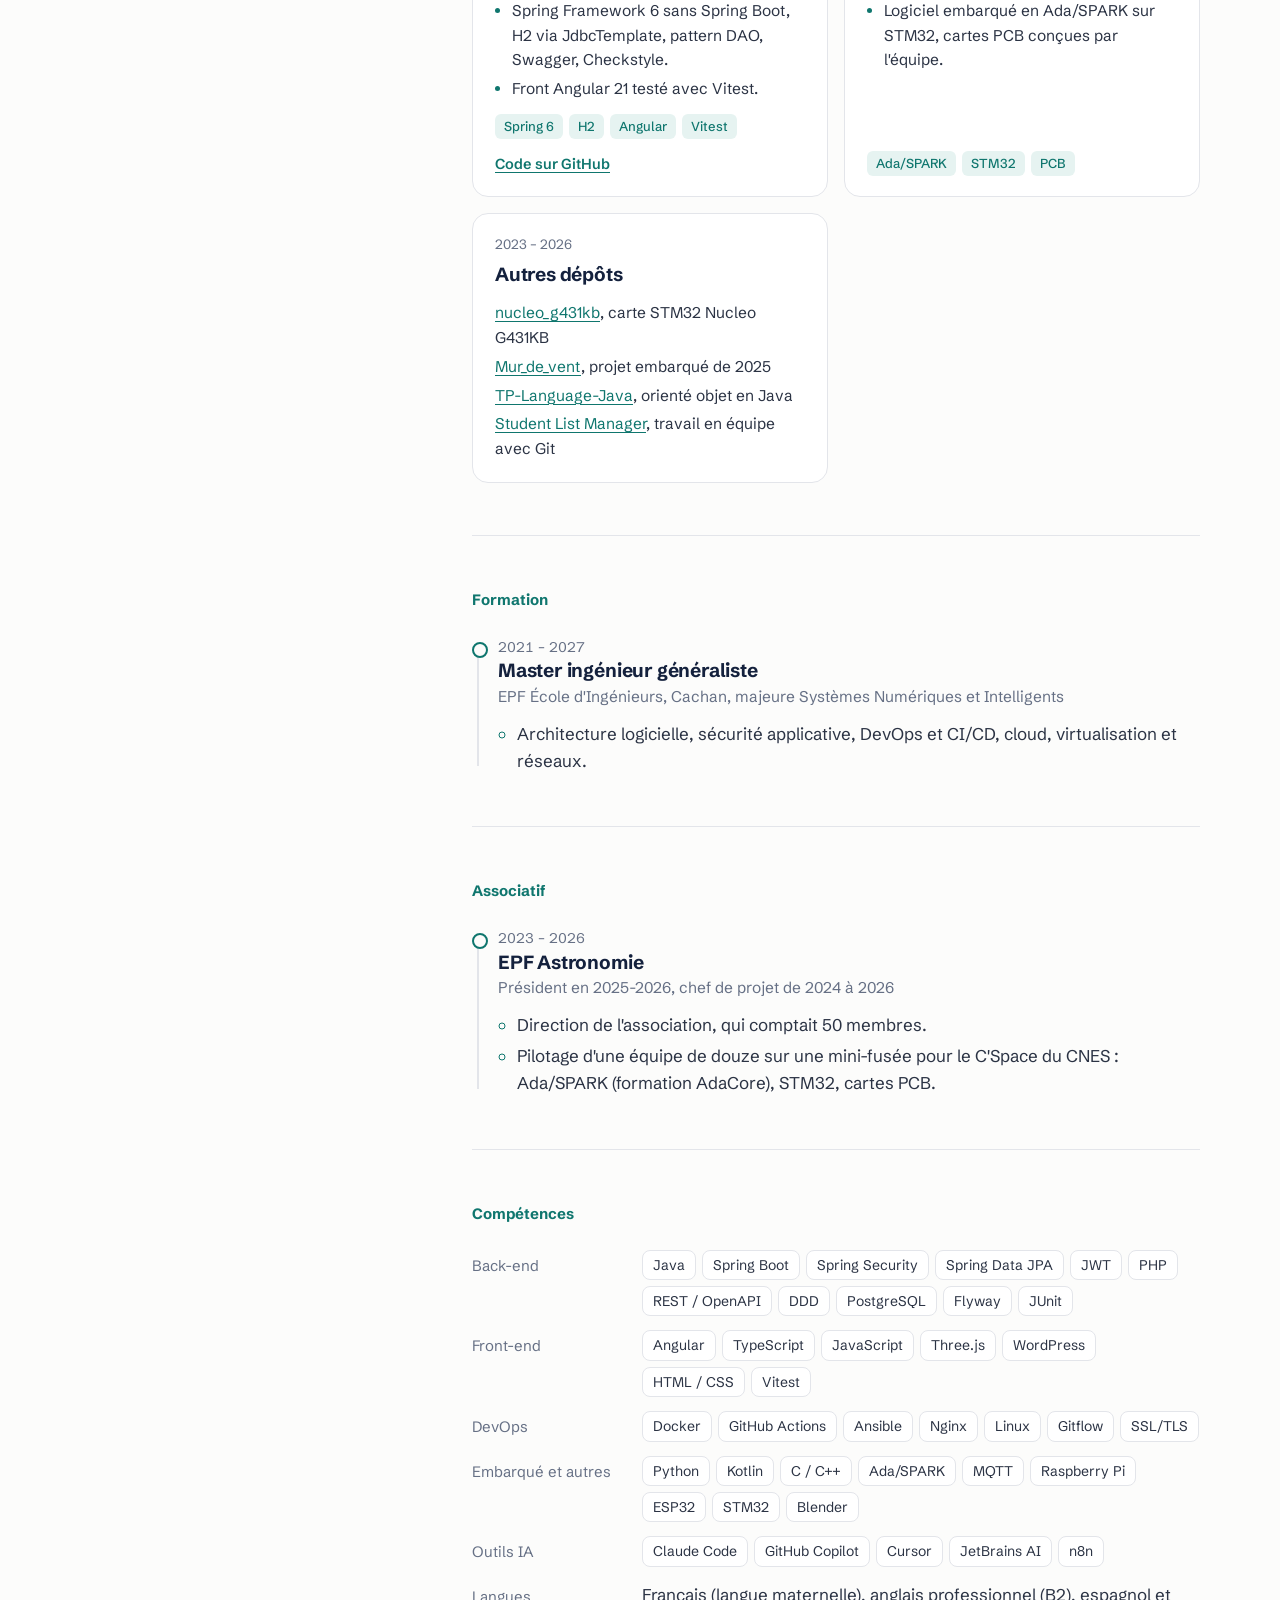
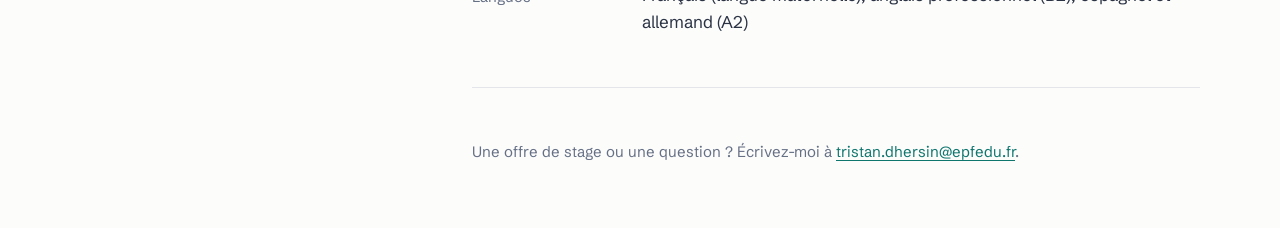
==== commit 94b19b45: "Retrait du rover (site et CV) Co-Authored-By: Claude Opus 5.5 <noreply@anthropic.com> Claude-Session" ====
--- a/index.html
+++ b/index.html
@@ -80,7 +80,7 @@
         </p>
         <p>
           J'ai aussi un passé en embarqué&nbsp;: j'ai présidé l'association EPF Astronomie et dirigé
-          une équipe de douze personnes sur une mini-fusée et un rover présentés au C'Space du CNES.
+          une équipe de douze personnes sur une mini-fusée présentée au C'Space du CNES.
         </p>
 
         <dl class="facts">
@@ -245,14 +245,12 @@
 
           <article class="card" data-cat="iot">
             <p class="card__meta">2024 – 2026, EPF Astronomie</p>
-            <h3>MilouXplorer et mini-fusée</h3>
-            <p class="card__sub">Rover et mini-fusée pour le C'Space du CNES</p>
-            <ul>
-              <li>Logiciel embarqué en Ada/SPARK sur STM32G4, cartes PCB conçues par l'équipe.</li>
-              <li>Issues, branches et pull requests avec revue obligatoire.</li>
+            <h3>Mini-fusée</h3>
+            <p class="card__sub">Mini-fusée pour le C'Space du CNES</p>
+            <ul>
+              <li>Logiciel embarqué en Ada/SPARK sur STM32, cartes PCB conçues par l'équipe.</li>
             </ul>
             <p class="tags"><span>Ada/SPARK</span><span>STM32</span><span>PCB</span></p>
-            <a class="card__link" href="https://github.com/TristanBrouille/epf-milou-explorer" target="_blank" rel="noopener">Code sur GitHub</a>
           </article>
 
           <article class="card" data-cat="iot web">
@@ -293,7 +291,7 @@
             <p class="tl__where">Président en 2025-2026, chef de projet de 2024 à 2026</p>
             <ul>
               <li>Direction de l'association, qui comptait 50 membres.</li>
-              <li>Pilotage d'une équipe de douze sur une mini-fusée et un rover pour le C'Space du CNES&nbsp;: Ada/SPARK (formation AdaCore), STM32, cartes PCB.</li>
+              <li>Pilotage d'une équipe de douze sur une mini-fusée pour le C'Space du CNES&nbsp;: Ada/SPARK (formation AdaCore), STM32, cartes PCB.</li>
             </ul>
           </li>
         </ol>
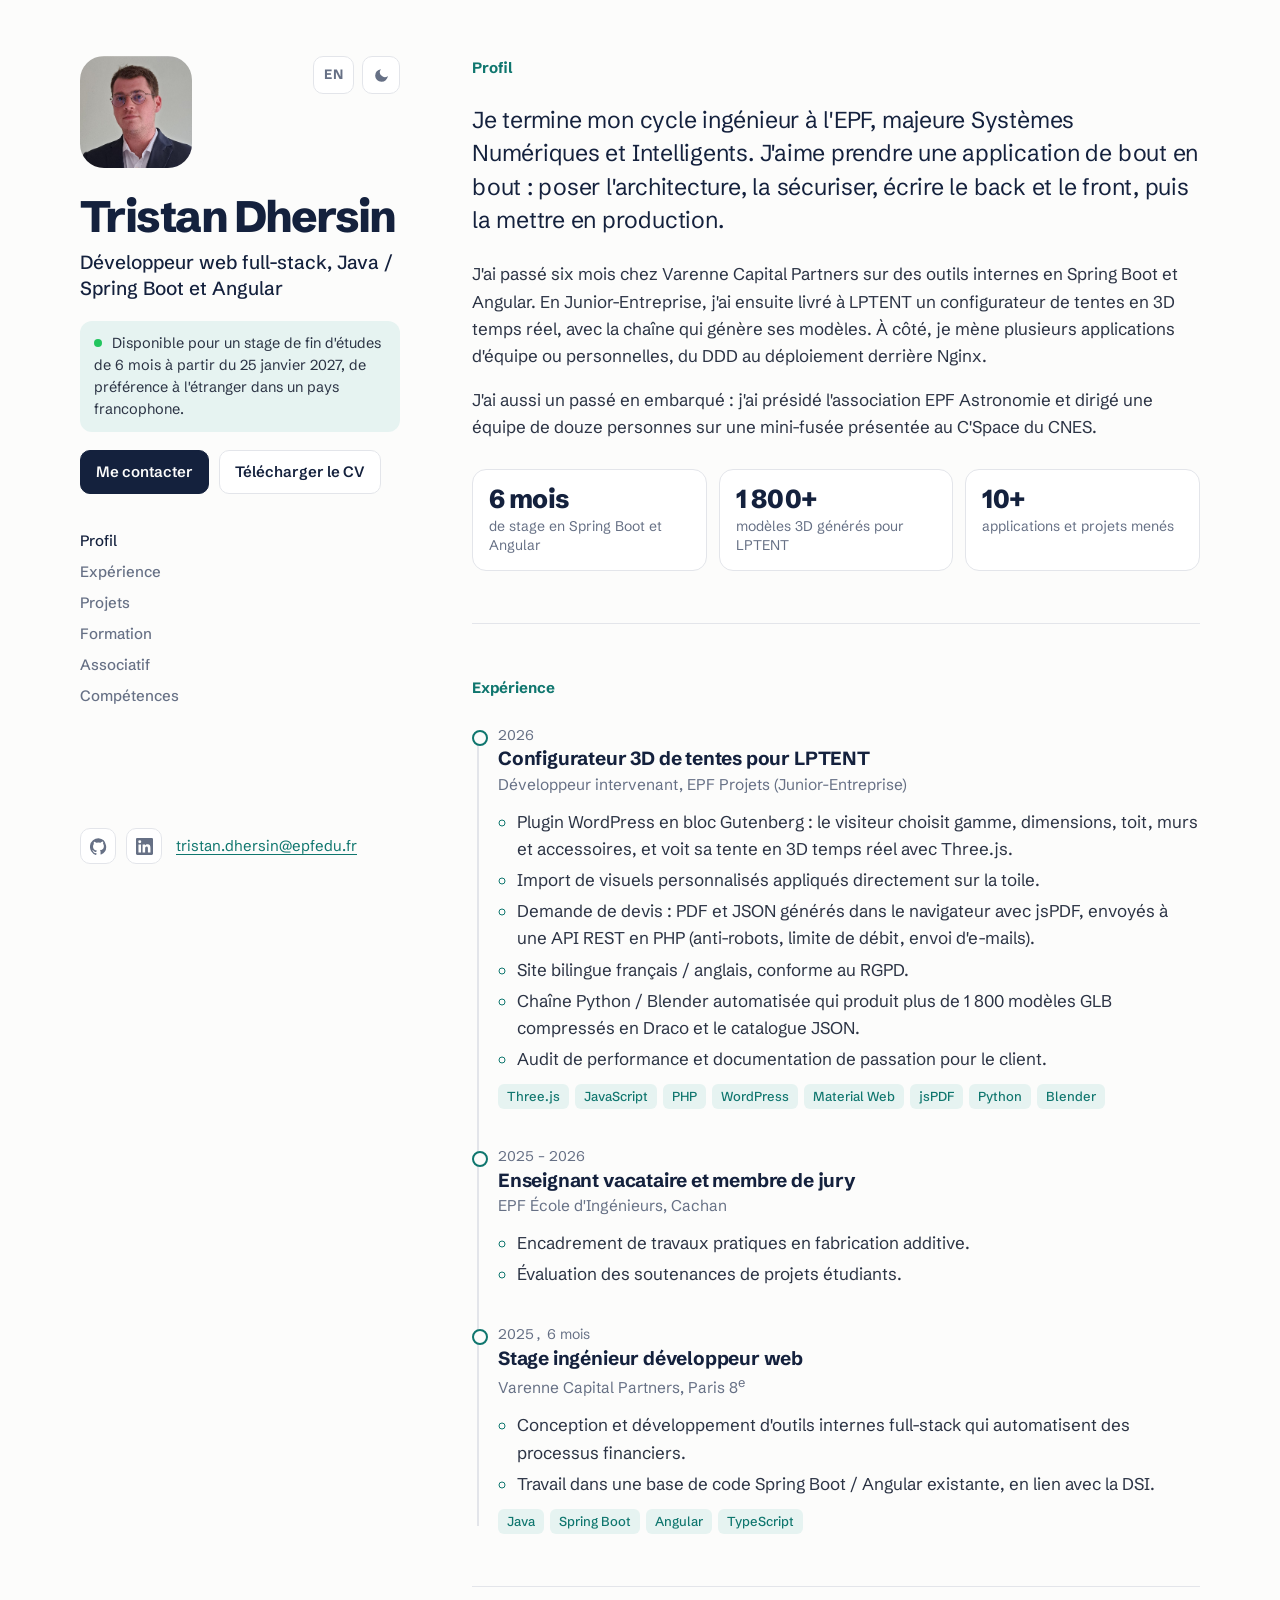
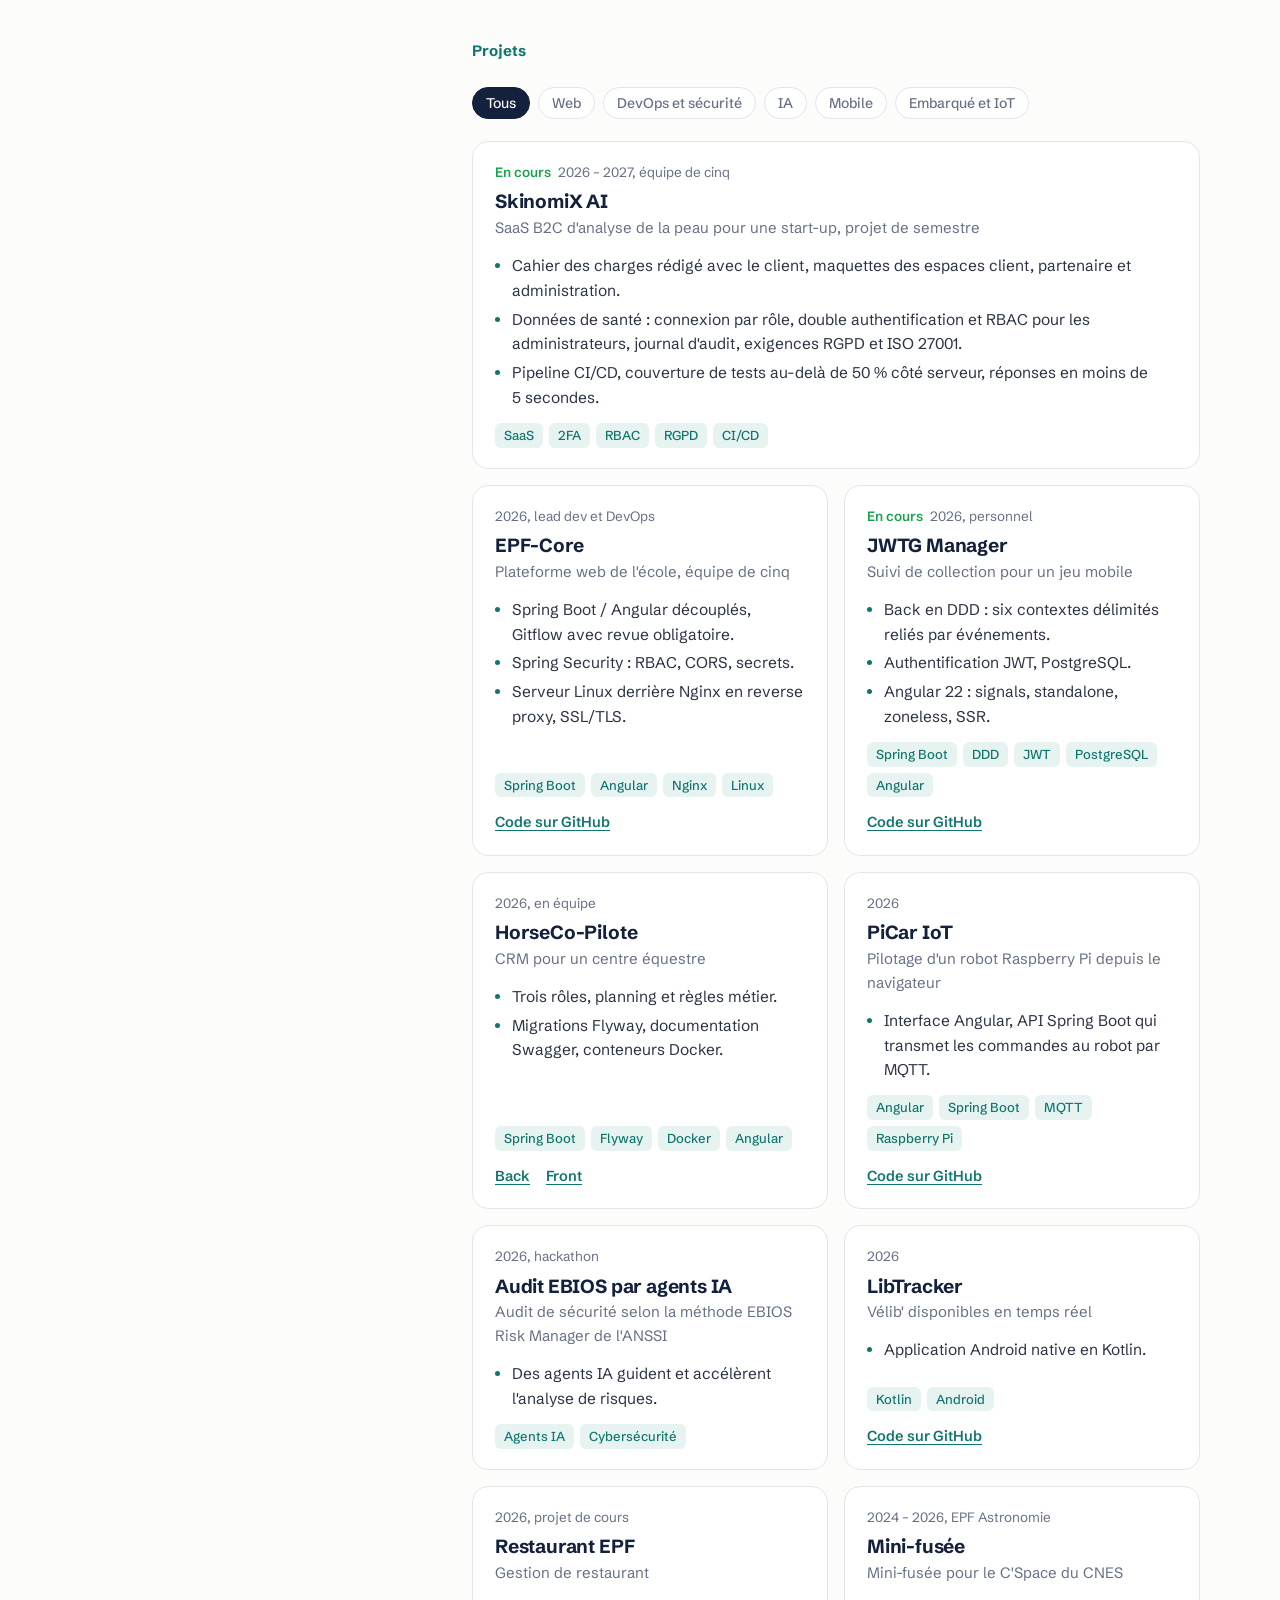
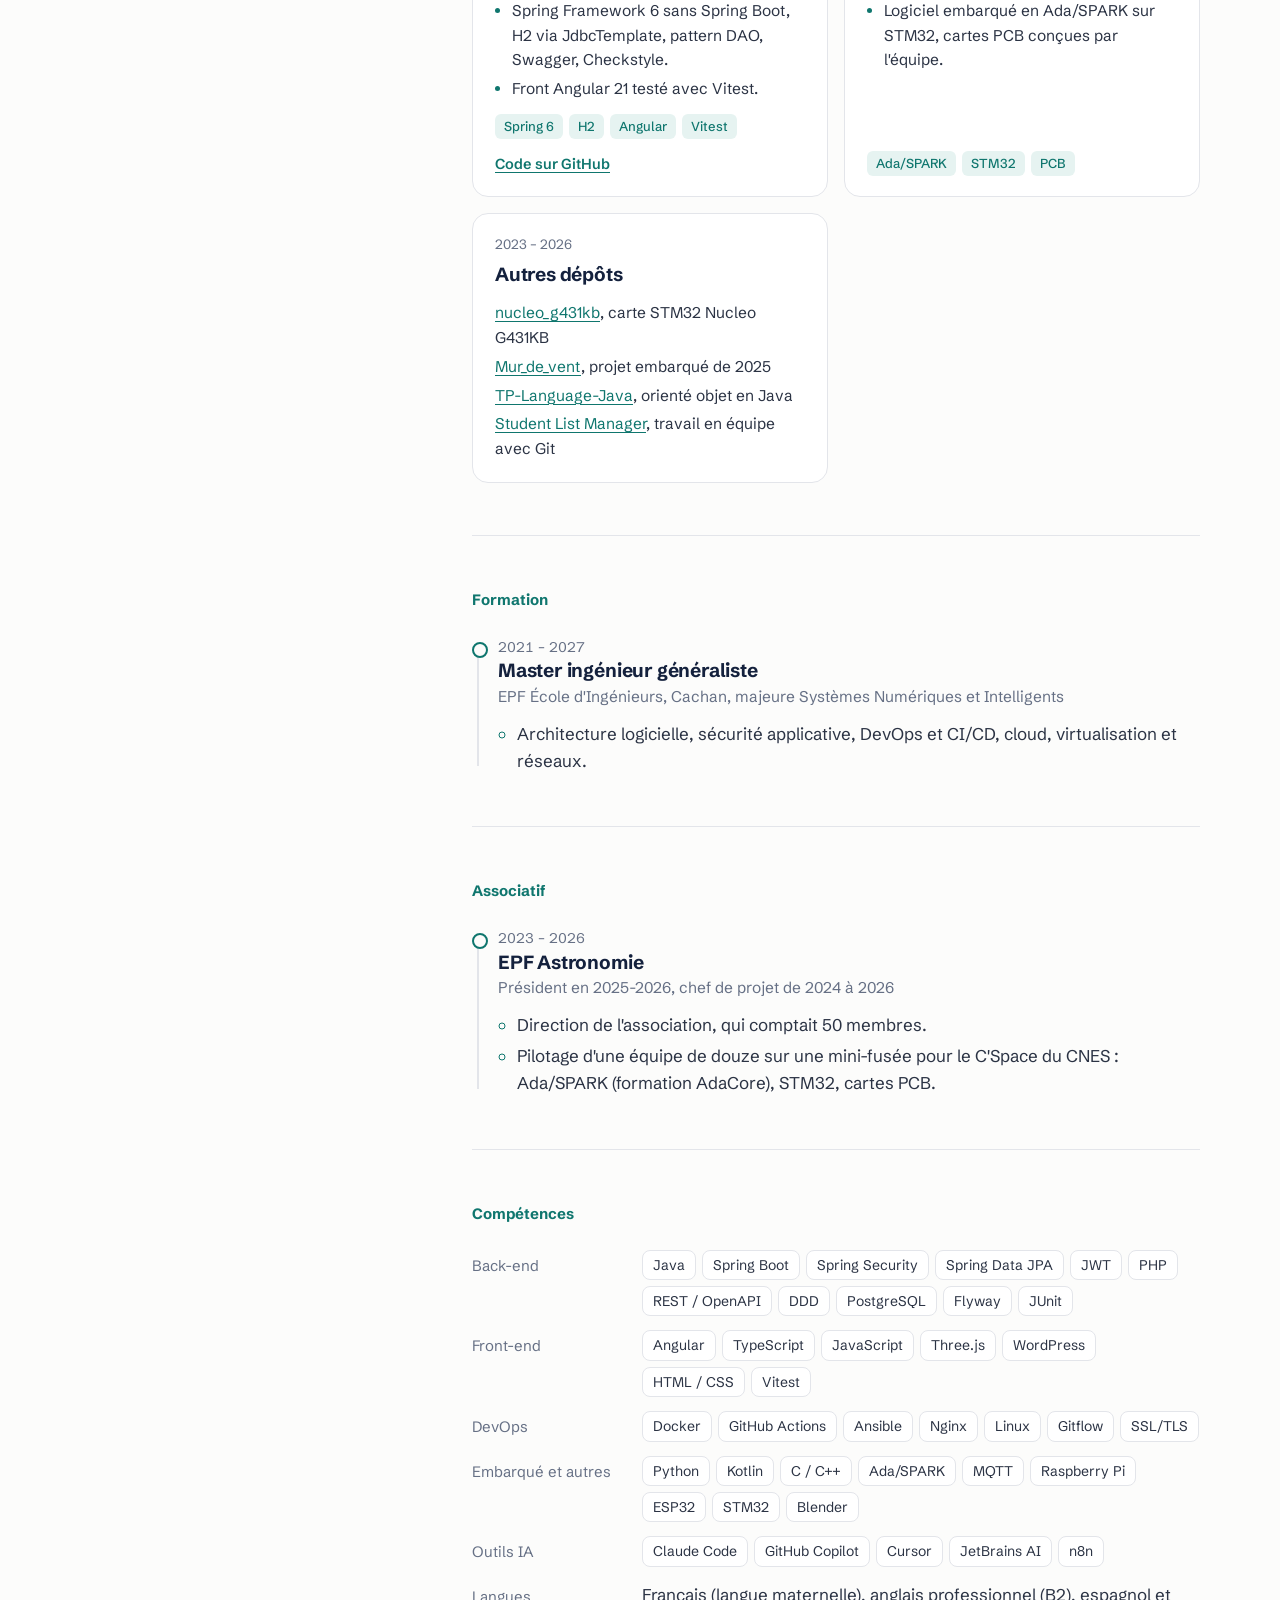
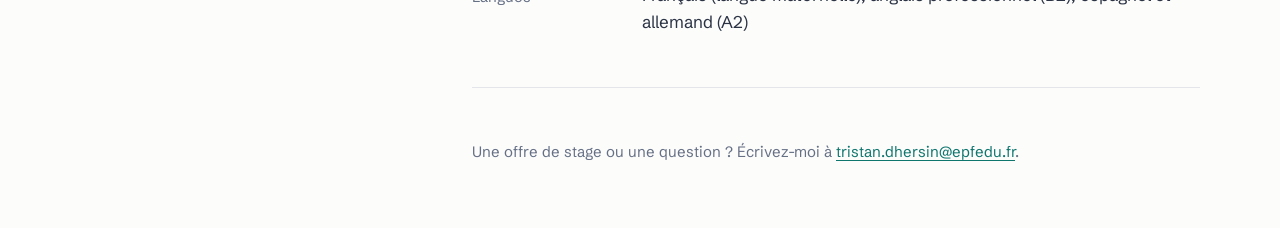
==== commit 60c4dff3: "Version anglaise du site et CV en anglais Co-Authored-By: Claude Opus 5.5 <noreply@anthropic.com> Cl" ====
--- a/index.html
+++ b/index.html
@@ -6,8 +6,11 @@
   <title>Tristan Dhersin, développeur web full-stack</title>
   <meta name="description" content="Tristan Dhersin, étudiant ingénieur à l'EPF, développeur web full-stack Java / Spring Boot et Angular. Cherche un stage de fin d'études de 6 mois à partir du 25 janvier 2027." />
   <link rel="icon" href="data:image/svg+xml,<svg xmlns='http://www.w3.org/2000/svg' viewBox='0 0 100 100'><rect width='100' height='100' rx='20' fill='%230f766e'/><text x='50' y='67' font-size='50' text-anchor='middle' font-family='Arial' font-weight='700' fill='white'>T</text></svg>" />
+  <link rel="alternate" hreflang="fr" href="./" />
+  <link rel="alternate" hreflang="en" href="en/" />
   <script>
     try {
+      if (localStorage.getItem("lang") === "en") location.replace("en/index.html");
       const t = localStorage.getItem("theme");
       document.documentElement.dataset.theme = t || (matchMedia("(prefers-color-scheme: dark)").matches ? "dark" : "light");
     } catch (e) {}
@@ -23,10 +26,13 @@
     <aside class="side">
       <div class="side__top">
         <img class="side__photo" src="assets/photo.jpg" alt="Tristan Dhersin" width="112" height="112" />
-        <button class="theme" id="themeToggle" type="button" aria-label="Passer en thème sombre ou clair">
-          <svg class="i-moon" viewBox="0 0 24 24" aria-hidden="true"><path d="M21 12.8A9 9 0 1 1 11.2 3a7 7 0 0 0 9.8 9.8z"/></svg>
-          <svg class="i-sun" viewBox="0 0 24 24" aria-hidden="true"><circle cx="12" cy="12" r="4.5"/><path d="M12 2v2.5M12 19.5V22M4.2 4.2 6 6M18 18l1.8 1.8M2 12h2.5M19.5 12H22M4.2 19.8 6 18M18 6l1.8-1.8"/></svg>
-        </button>
+        <div class="side__tools">
+          <a class="lang" href="en/index.html" hreflang="en" lang="en" data-lang="en" title="English version">EN</a>
+          <button class="theme" id="themeToggle" type="button" aria-label="Passer en thème sombre ou clair">
+            <svg class="i-moon" viewBox="0 0 24 24" aria-hidden="true"><path d="M21 12.8A9 9 0 1 1 11.2 3a7 7 0 0 0 9.8 9.8z"/></svg>
+            <svg class="i-sun" viewBox="0 0 24 24" aria-hidden="true"><circle cx="12" cy="12" r="4.5"/><path d="M12 2v2.5M12 19.5V22M4.2 4.2 6 6M18 18l1.8 1.8M2 12h2.5M19.5 12H22M4.2 19.8 6 18M18 6l1.8-1.8"/></svg>
+          </button>
+        </div>
       </div>
 
       <h1 class="side__name">Tristan Dhersin</h1>
--- a/style.css
+++ b/style.css
@@ -56,6 +56,8 @@
   top: 0;
   align-self: start;
   height: 100vh;
+  overflow-y: auto;
+  scrollbar-width: none;
   padding: 56px 0 36px;
   display: flex;
   flex-direction: column;
@@ -72,6 +74,14 @@
   display: grid; place-items: center; cursor: pointer;
 }
 .theme:hover { color: var(--ink); }
+.side__tools { display: flex; gap: 8px; }
+.lang {
+  height: 38px; min-width: 38px; padding: 0 10px; border-radius: 10px;
+  border: 1px solid var(--rule); background: var(--surface); color: var(--muted);
+  display: grid; place-items: center;
+  font-size: 13.5px; font-weight: 700; letter-spacing: .02em; text-decoration: none;
+}
+.lang:hover { color: var(--ink); border-color: var(--ink); }
 .theme svg { width: 17px; height: 17px; }
 .i-moon { fill: currentColor; }
 .i-sun { fill: none; stroke: currentColor; stroke-width: 2; stroke-linecap: round; }
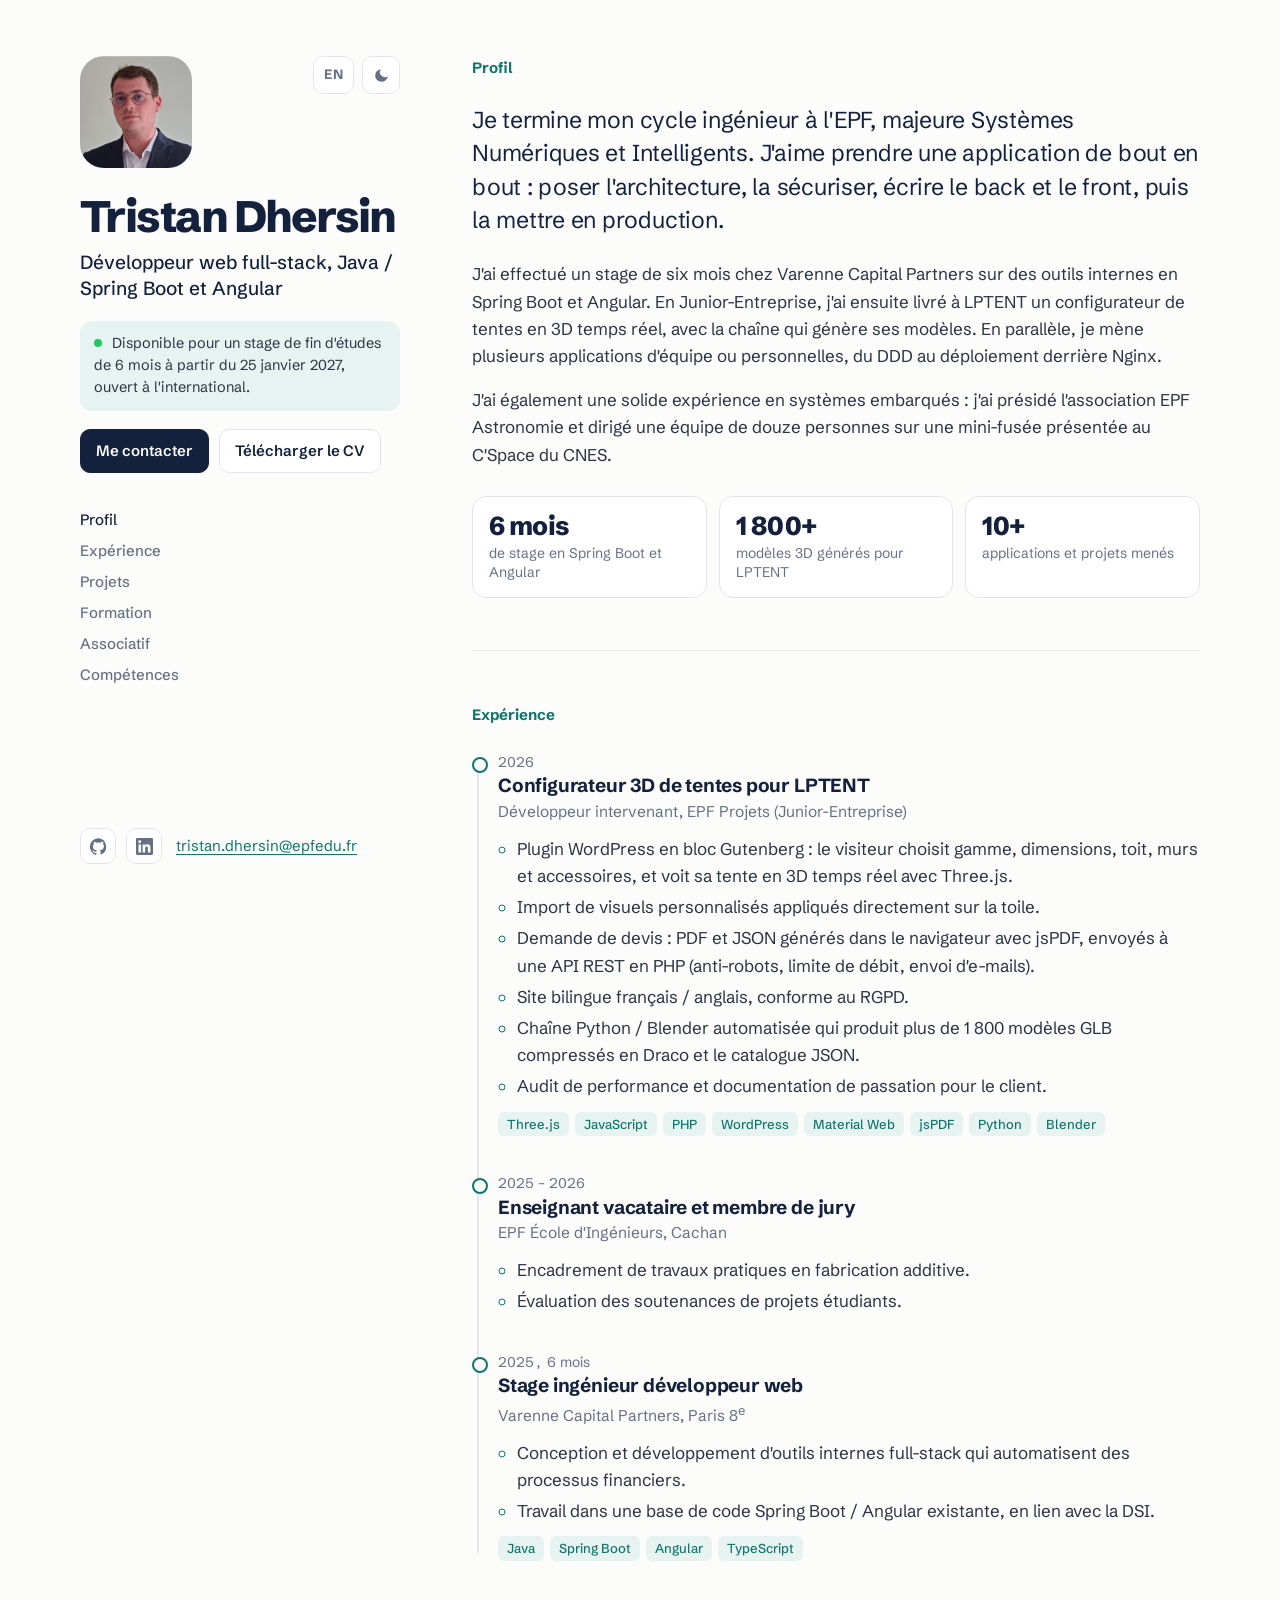
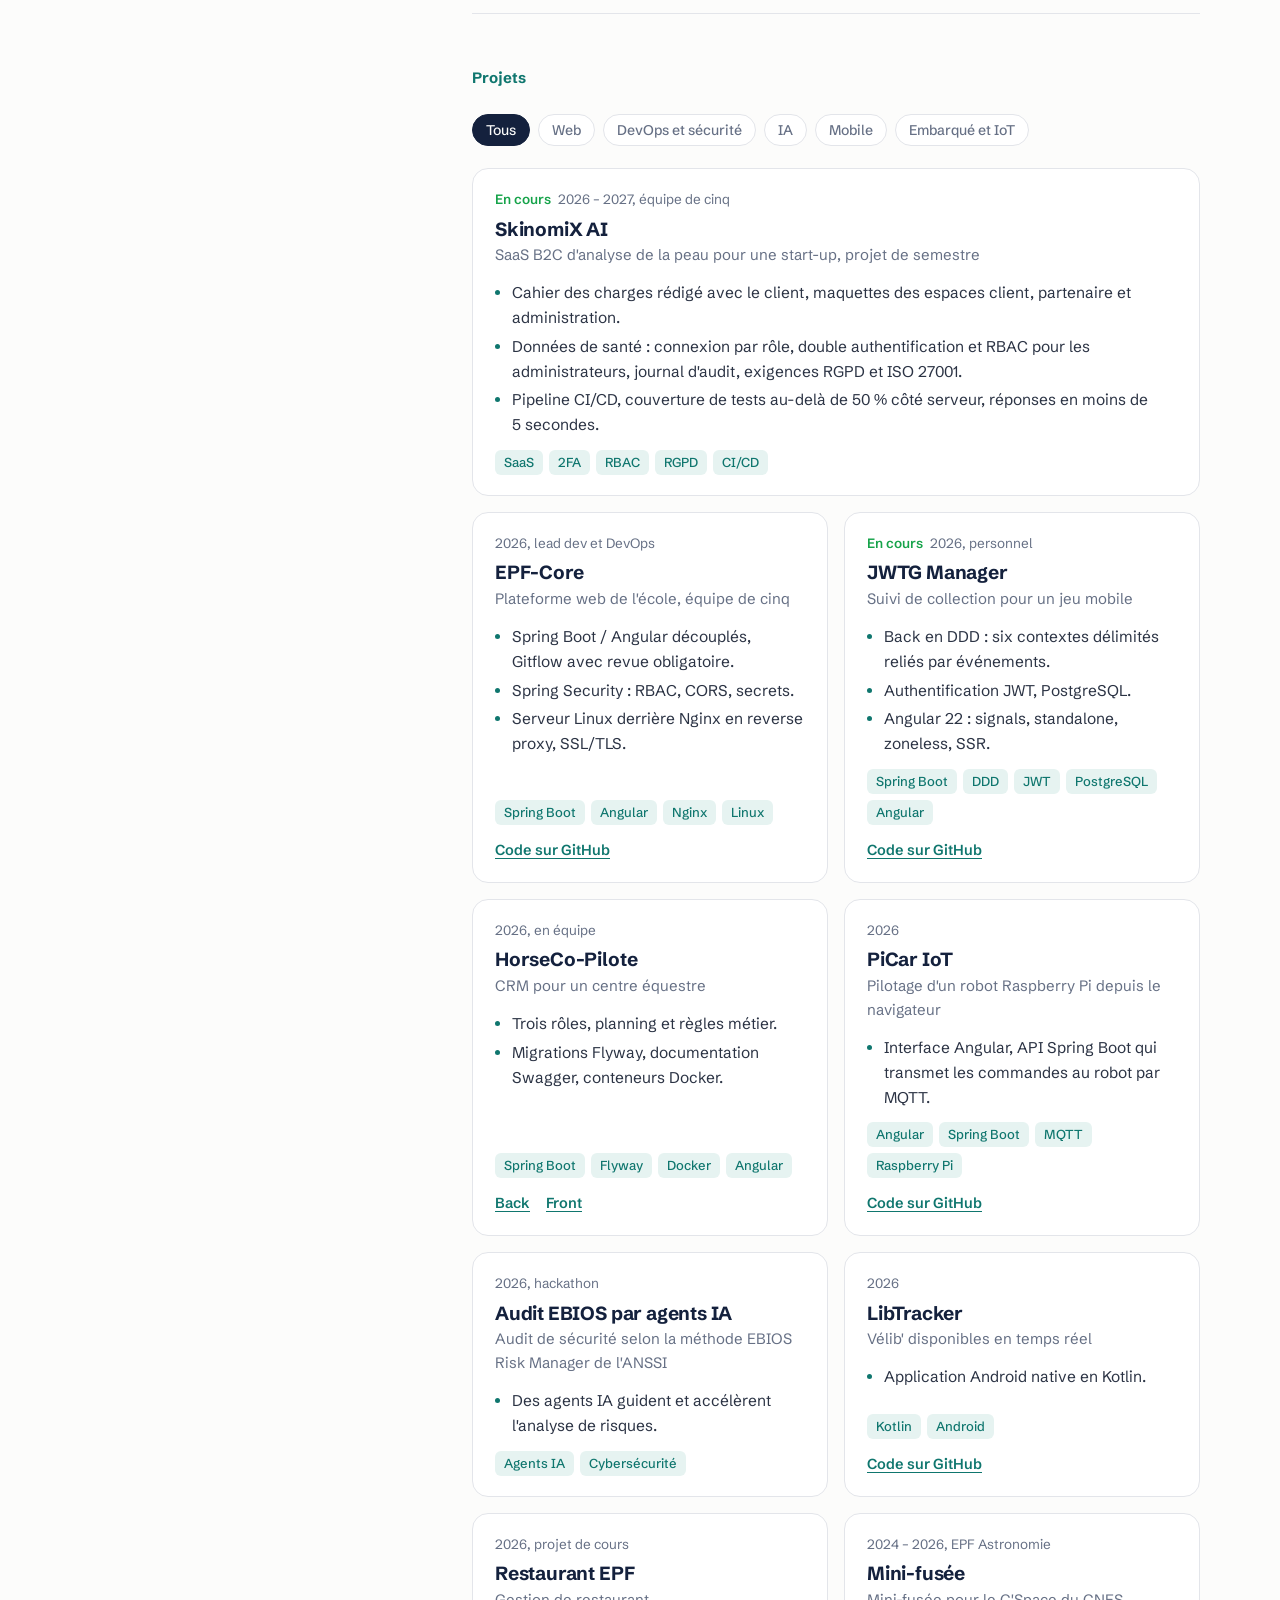
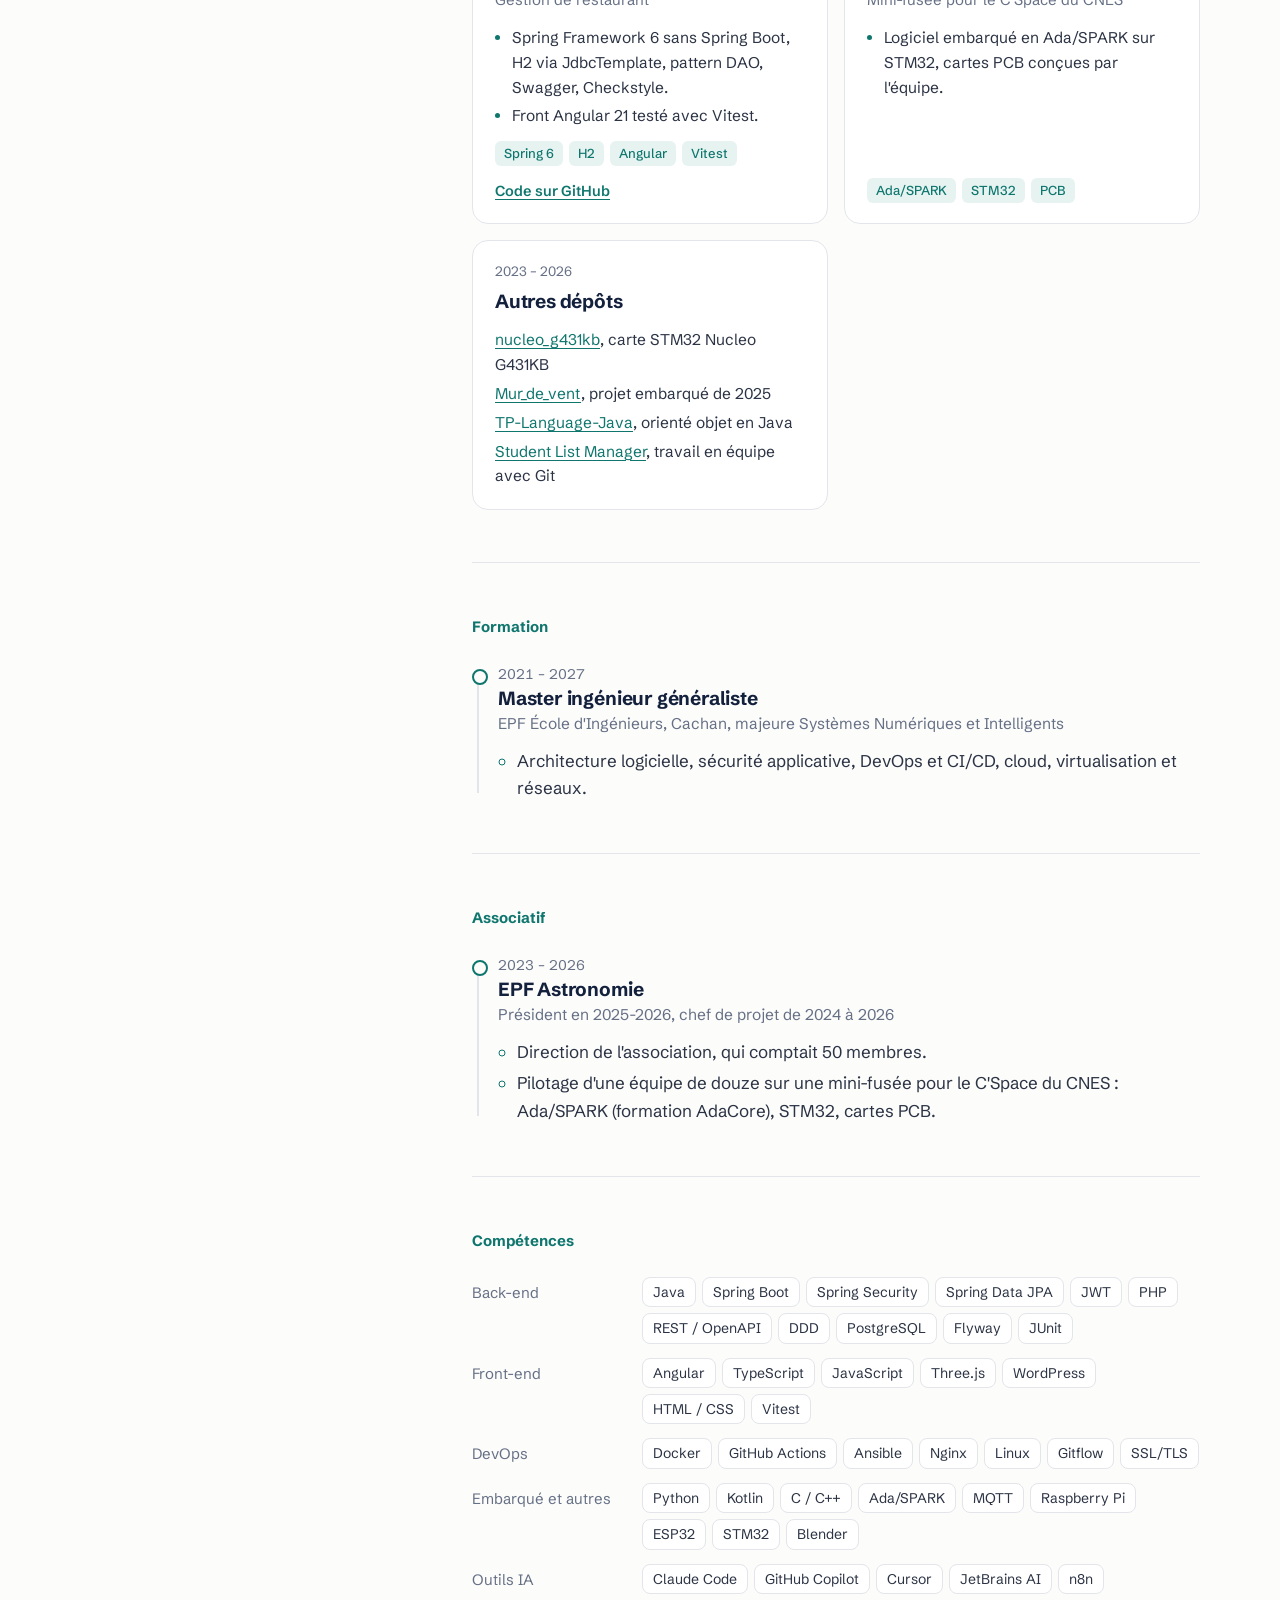
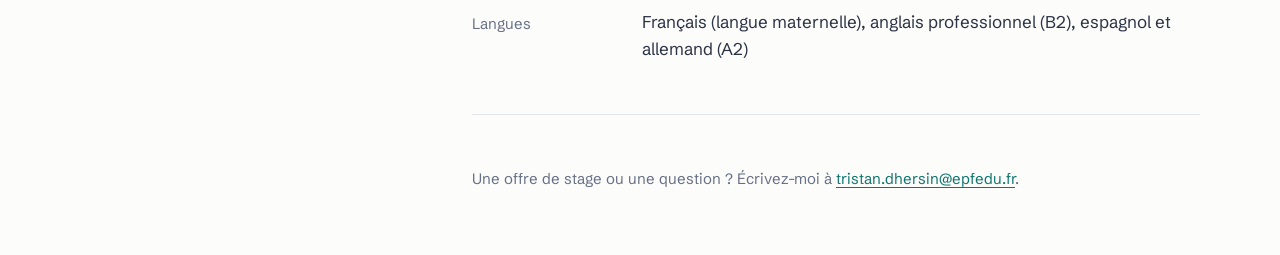
==== commit 4173b566: "Reformulations du profil et de la disponibilité Co-Authored-By: Claude Opus 5.5 <noreply@anthropic.c" ====
--- a/index.html
+++ b/index.html
@@ -40,7 +40,7 @@
 
       <p class="status"><span class="status__dot" aria-hidden="true"></span>
         Disponible pour un stage de fin d'études de 6&nbsp;mois à partir du 25&nbsp;janvier&nbsp;2027,
-        de préférence à l'étranger dans un pays francophone.
+        ouvert à l'international.
       </p>
 
       <div class="side__cta">
@@ -79,13 +79,13 @@
           écrire le back et le front, puis la mettre en production.
         </p>
         <p>
-          J'ai passé six mois chez Varenne Capital Partners sur des outils internes en Spring Boot
+          J'ai effectué un stage de six mois chez Varenne Capital Partners sur des outils internes en Spring Boot
           et Angular. En Junior-Entreprise, j'ai ensuite livré à LPTENT un configurateur de tentes en 3D
-          temps réel, avec la chaîne qui génère ses modèles. À côté, je mène plusieurs applications
+          temps réel, avec la chaîne qui génère ses modèles. En parallèle, je mène plusieurs applications
           d'équipe ou personnelles, du DDD au déploiement derrière Nginx.
         </p>
         <p>
-          J'ai aussi un passé en embarqué&nbsp;: j'ai présidé l'association EPF Astronomie et dirigé
+          J'ai également une solide expérience en systèmes embarqués&nbsp;: j'ai présidé l'association EPF Astronomie et dirigé
           une équipe de douze personnes sur une mini-fusée présentée au C'Space du CNES.
         </p>
 
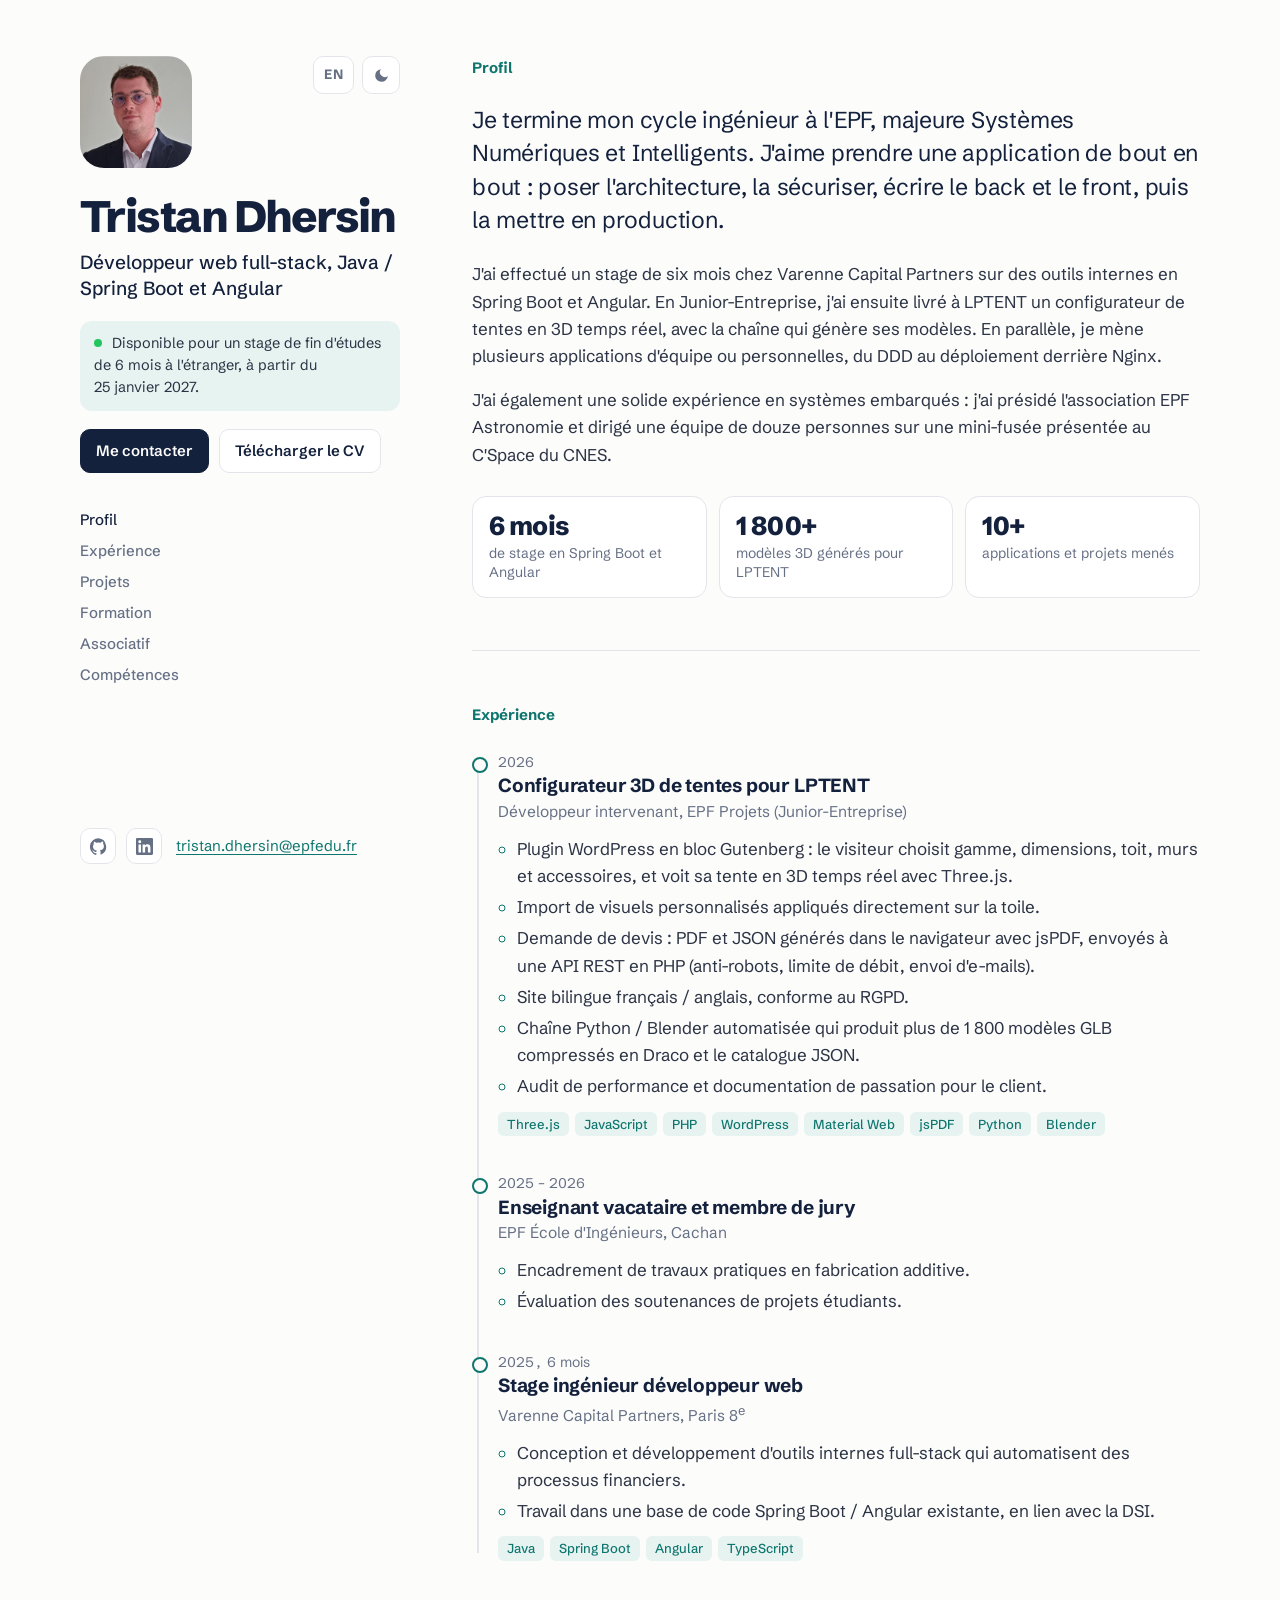
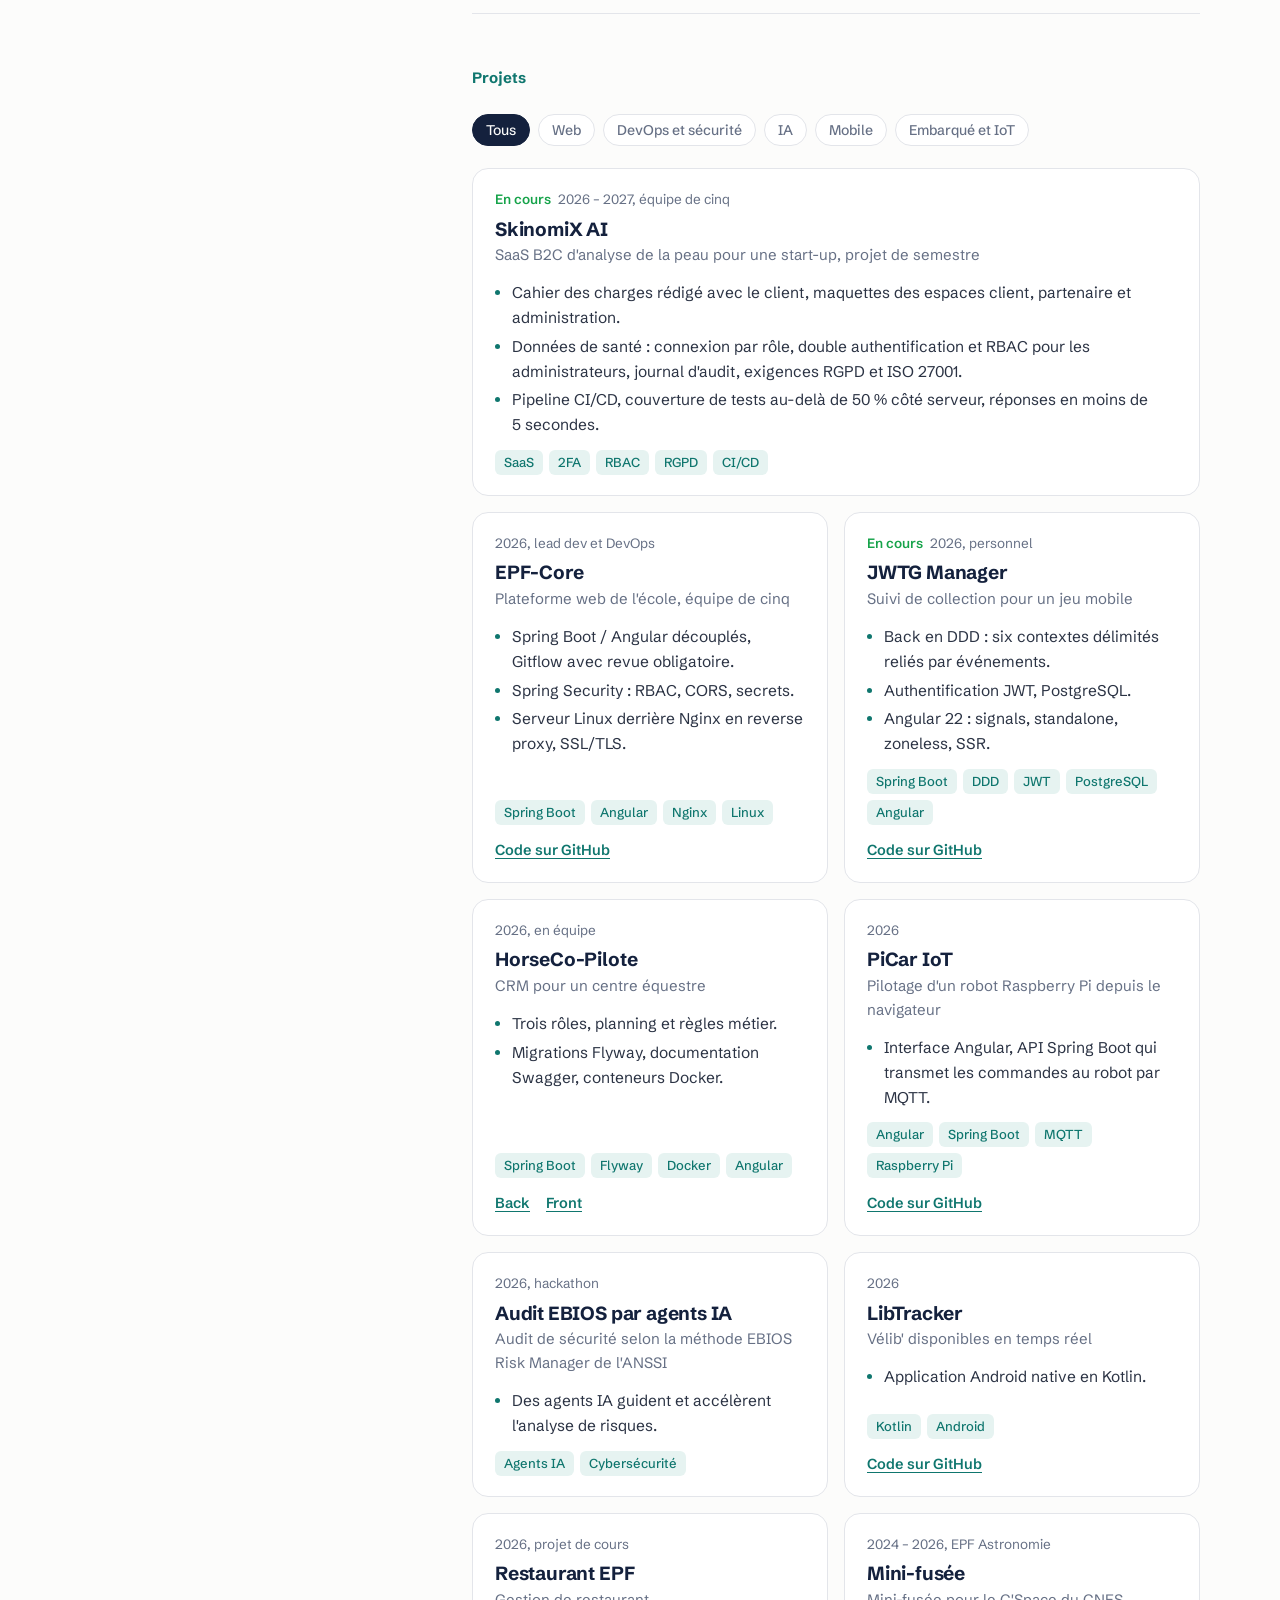
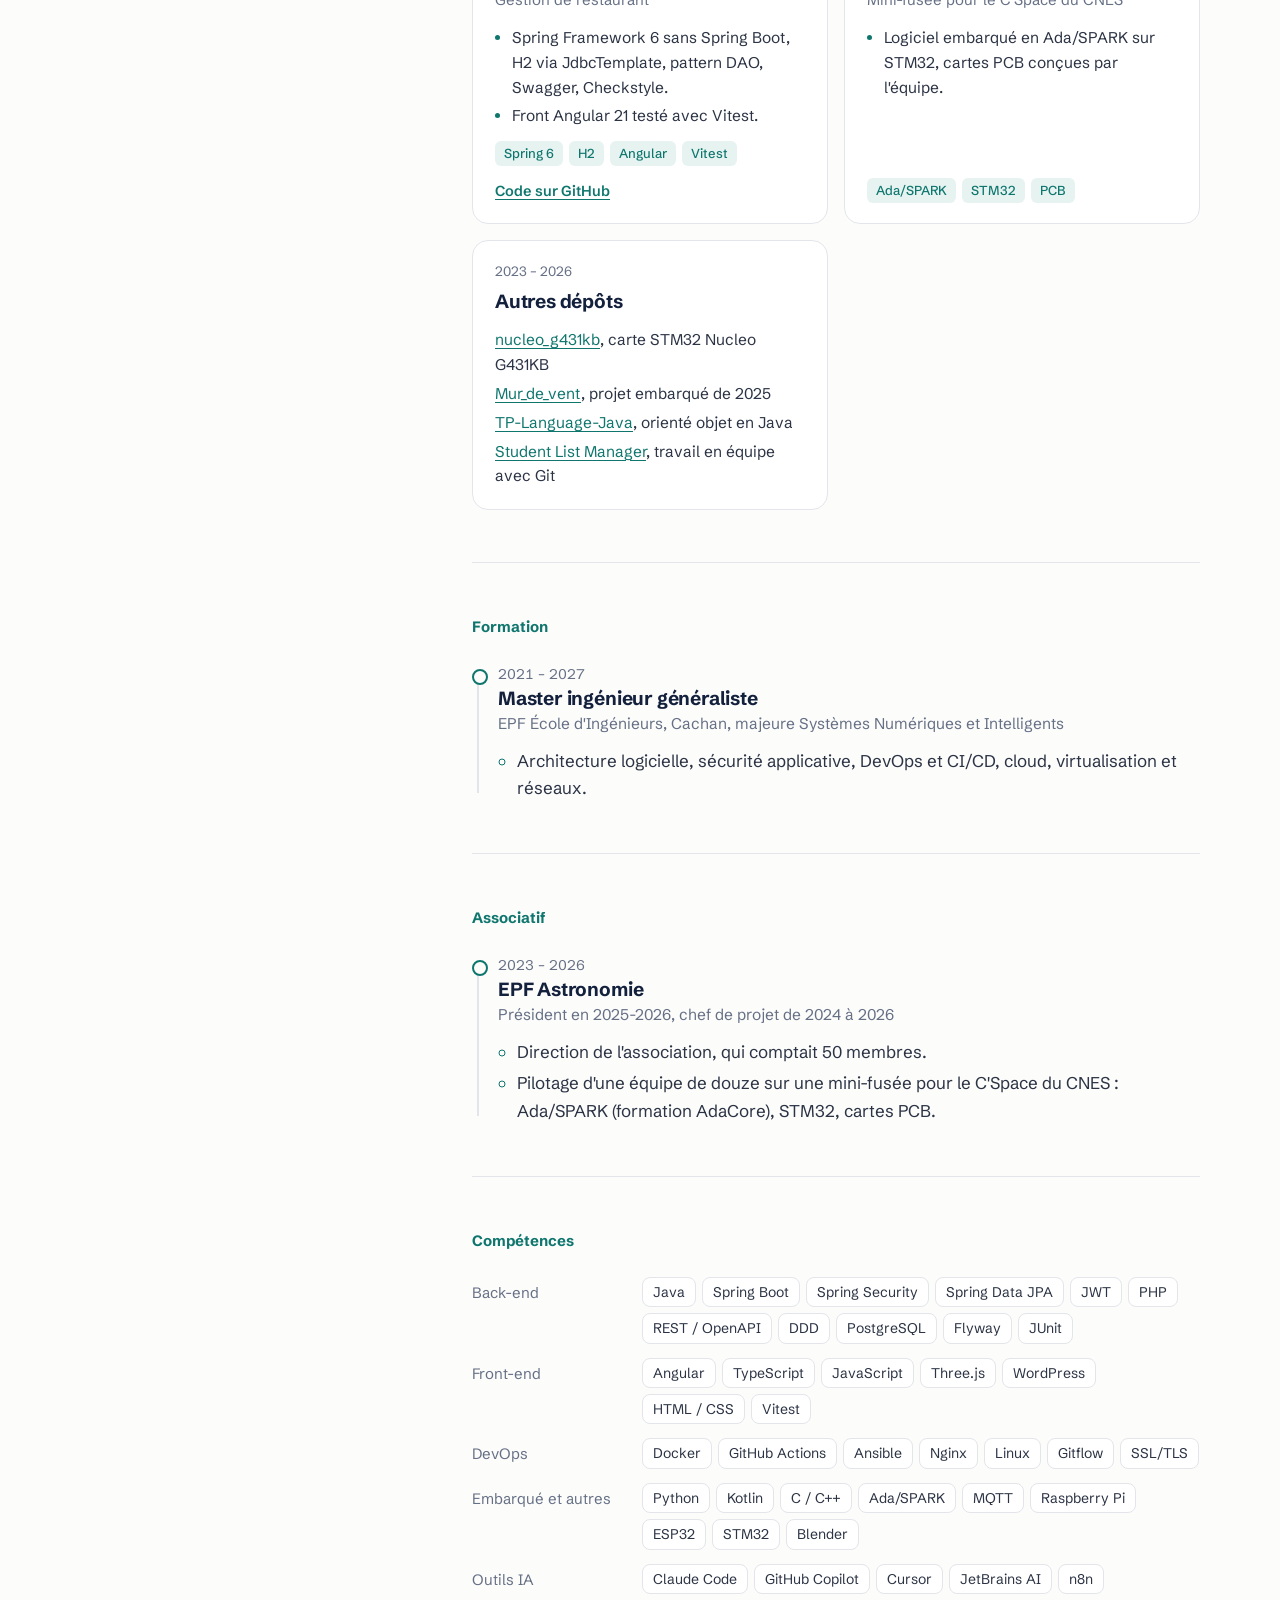
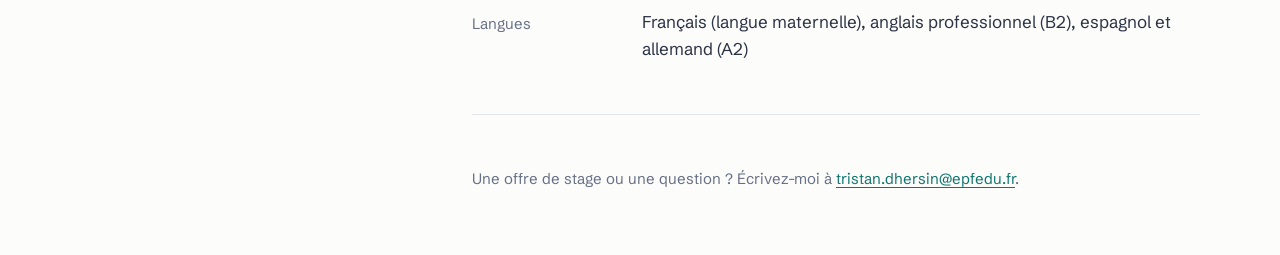
==== commit af34084e: "Stage à l'étranger dans la disponibilité Co-Authored-By: Claude Opus 5.5 <noreply@anthropic.com> Cla" ====
--- a/index.html
+++ b/index.html
@@ -4,7 +4,7 @@
   <meta charset="UTF-8" />
   <meta name="viewport" content="width=device-width, initial-scale=1.0" />
   <title>Tristan Dhersin, développeur web full-stack</title>
-  <meta name="description" content="Tristan Dhersin, étudiant ingénieur à l'EPF, développeur web full-stack Java / Spring Boot et Angular. Cherche un stage de fin d'études de 6 mois à partir du 25 janvier 2027." />
+  <meta name="description" content="Tristan Dhersin, étudiant ingénieur à l'EPF, développeur web full-stack Java / Spring Boot et Angular. Cherche un stage de fin d'études de 6 mois à l'étranger à partir du 25 janvier 2027." />
   <link rel="icon" href="data:image/svg+xml,<svg xmlns='http://www.w3.org/2000/svg' viewBox='0 0 100 100'><rect width='100' height='100' rx='20' fill='%230f766e'/><text x='50' y='67' font-size='50' text-anchor='middle' font-family='Arial' font-weight='700' fill='white'>T</text></svg>" />
   <link rel="alternate" hreflang="fr" href="./" />
   <link rel="alternate" hreflang="en" href="en/" />
@@ -39,8 +39,8 @@
       <p class="side__role">Développeur web full-stack, Java / Spring Boot et Angular</p>
 
       <p class="status"><span class="status__dot" aria-hidden="true"></span>
-        Disponible pour un stage de fin d'études de 6&nbsp;mois à partir du 25&nbsp;janvier&nbsp;2027,
-        ouvert à l'international.
+        Disponible pour un stage de fin d'études de 6&nbsp;mois à l'étranger,
+        à partir du 25&nbsp;janvier&nbsp;2027.
       </p>
 
       <div class="side__cta">
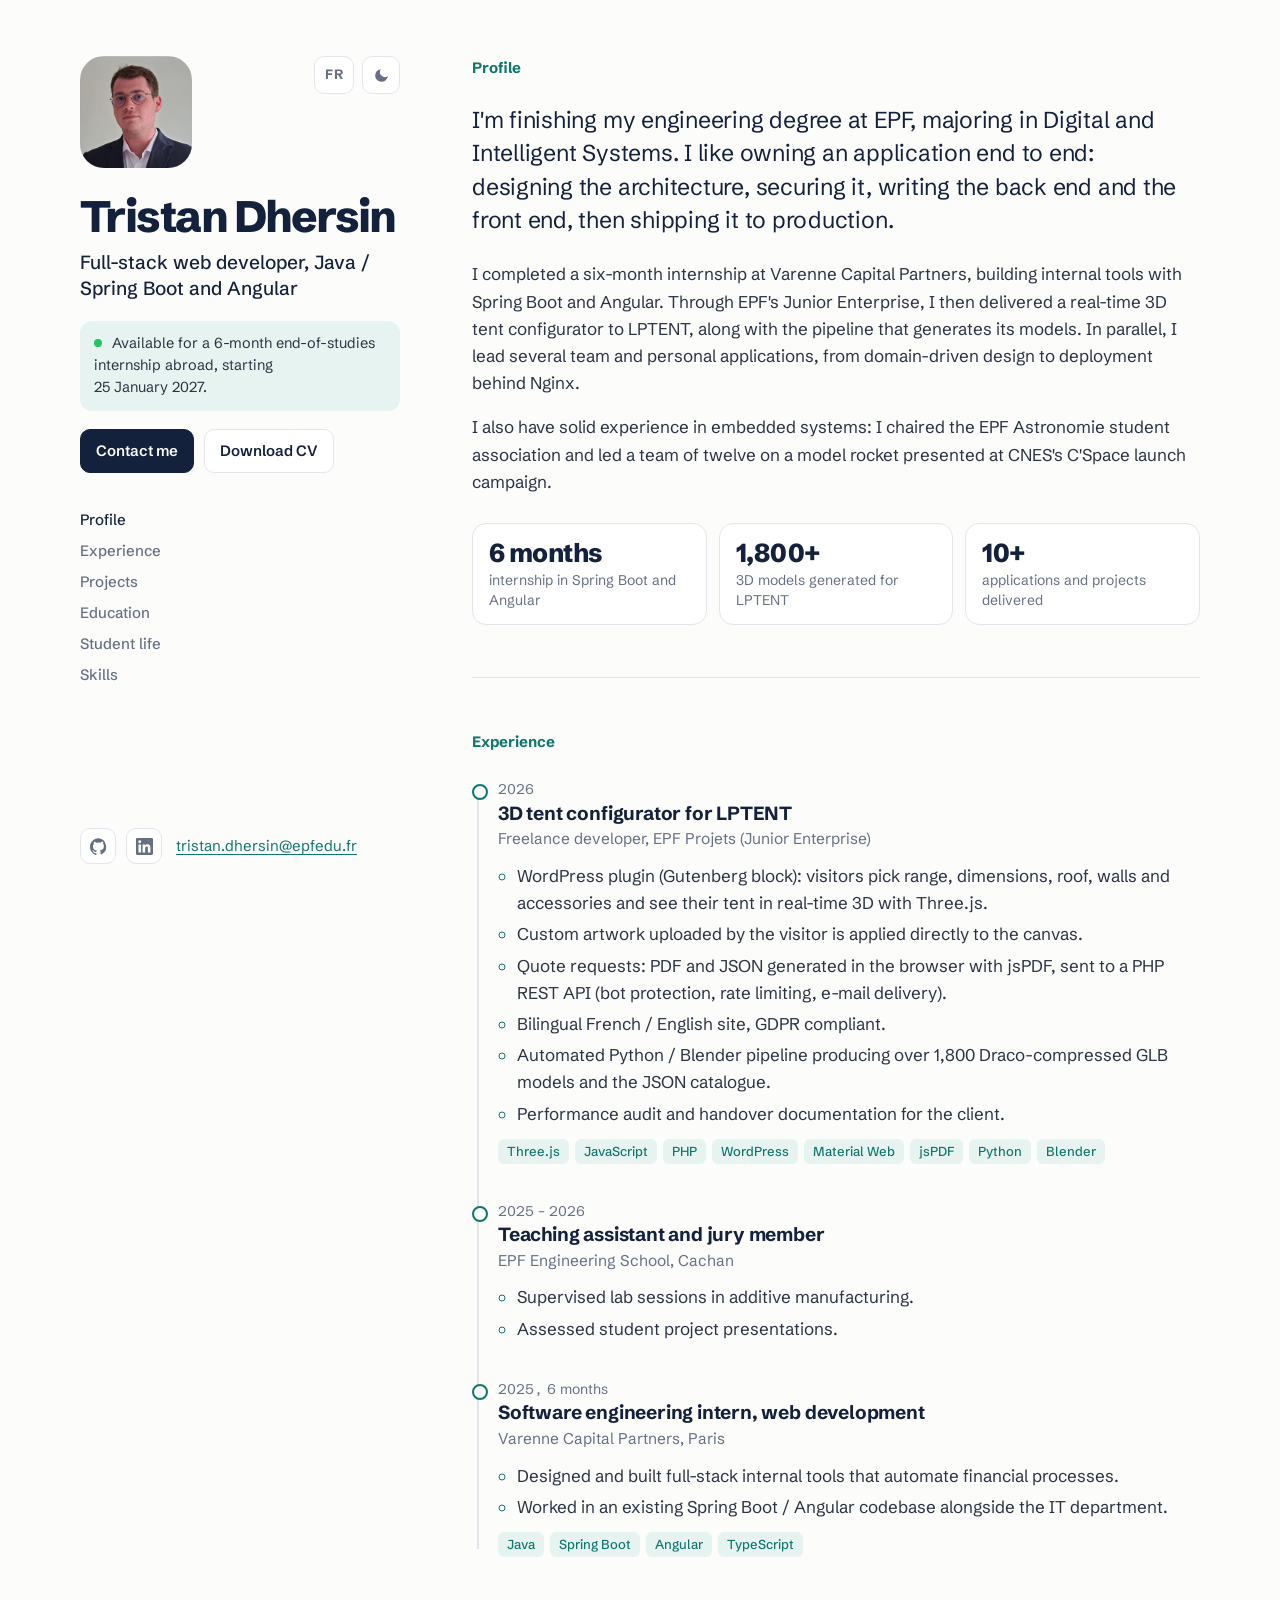
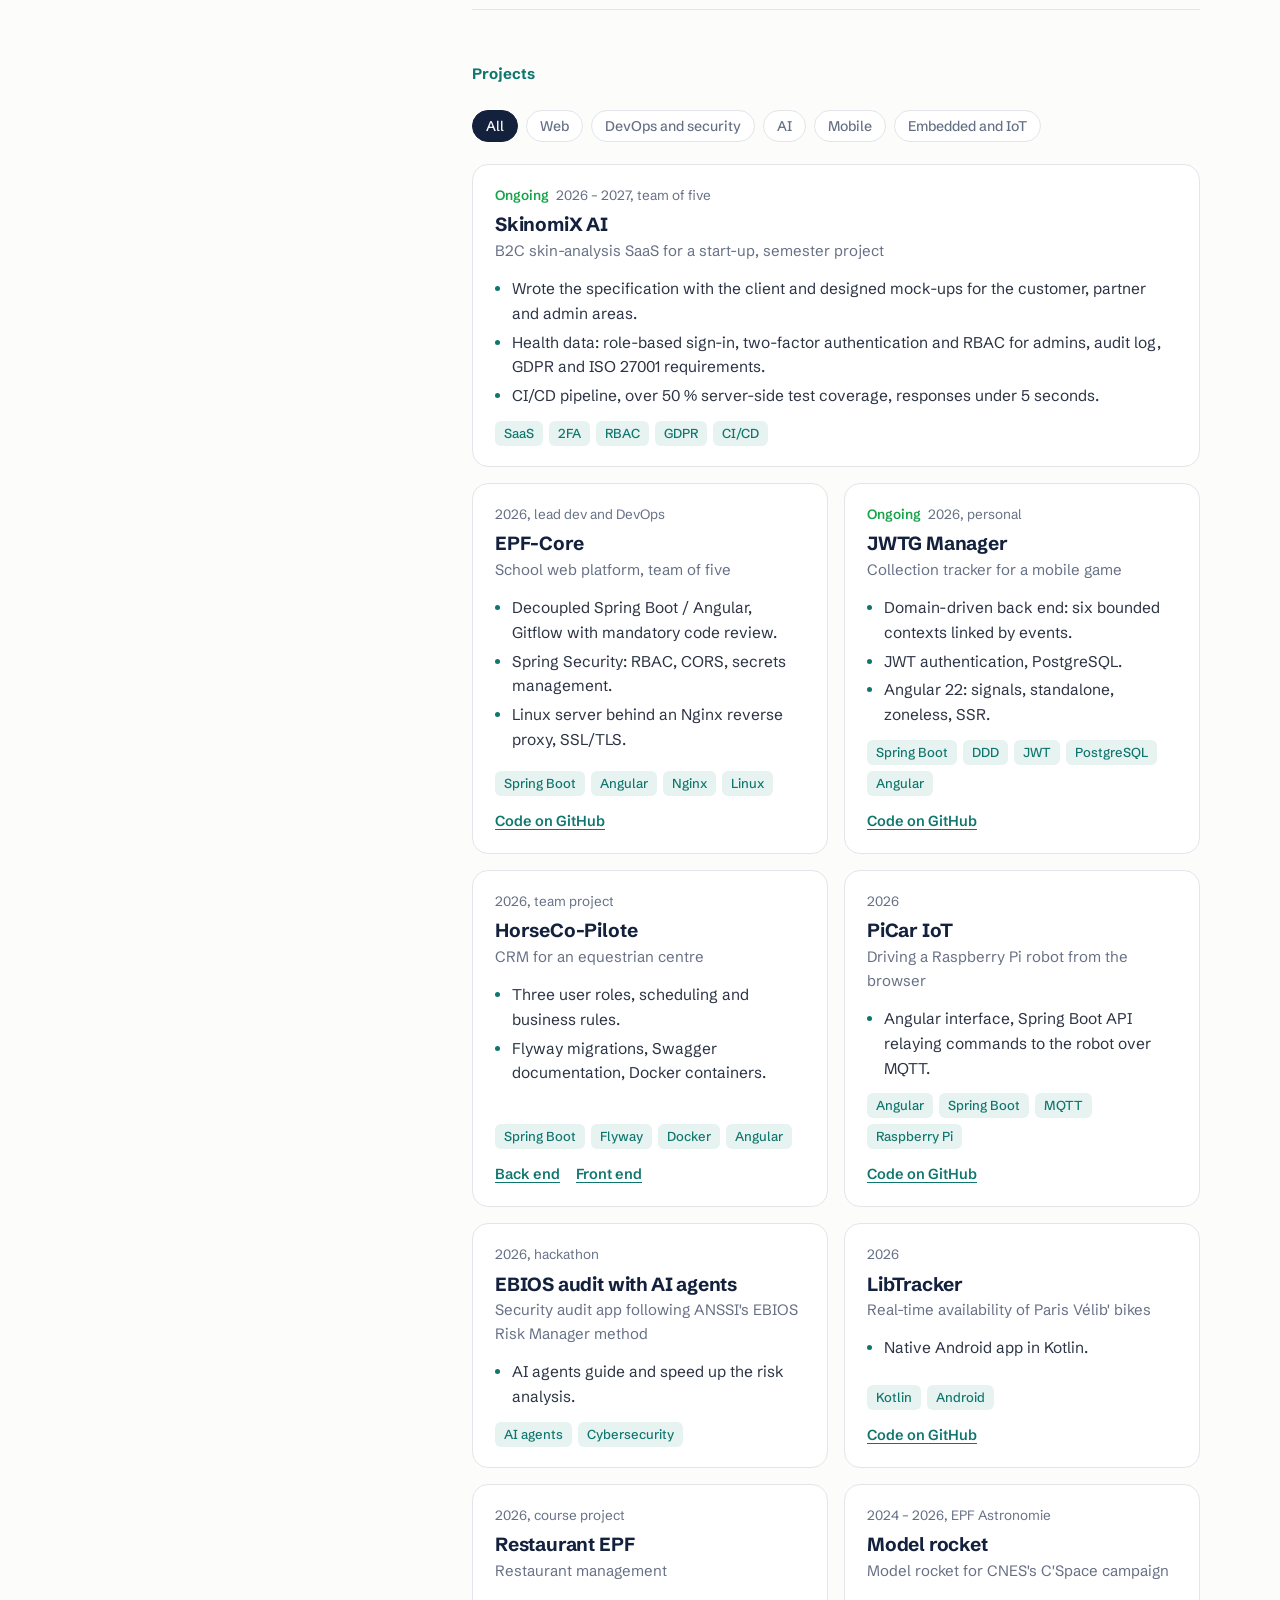
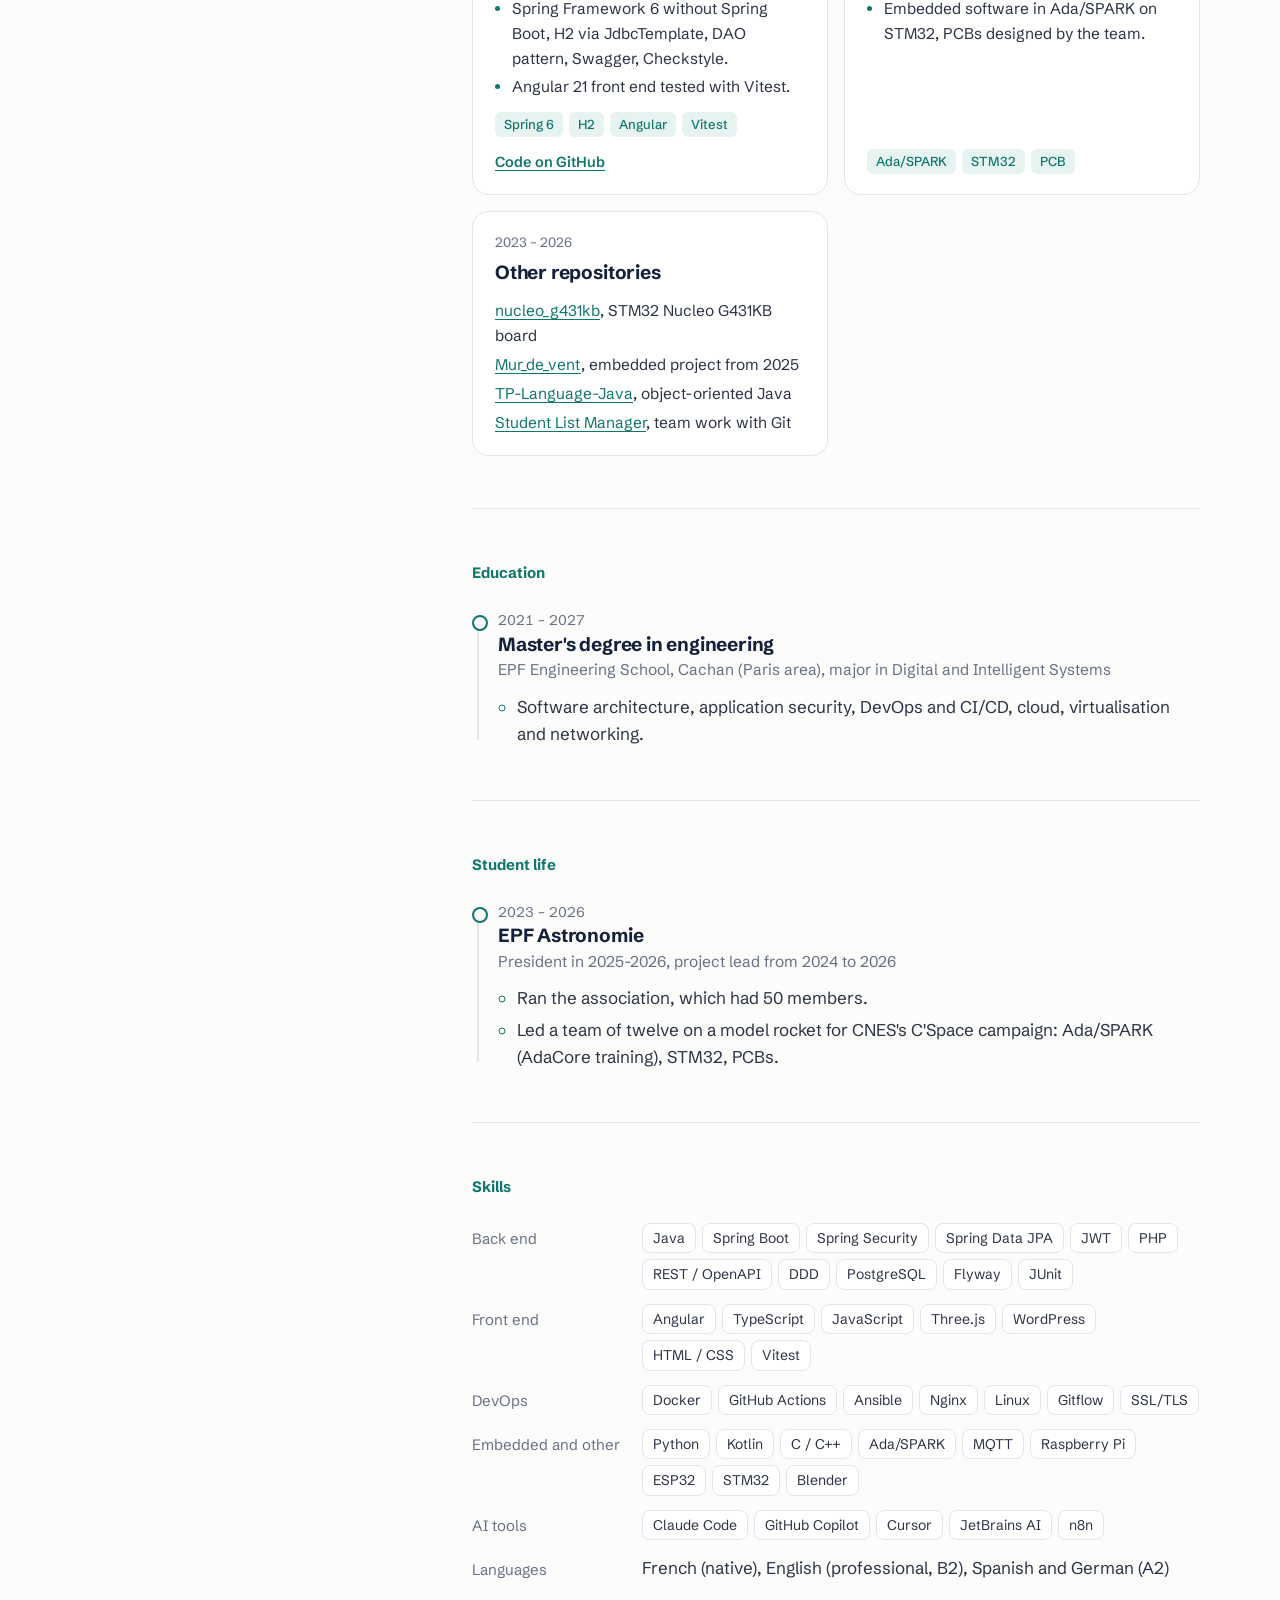
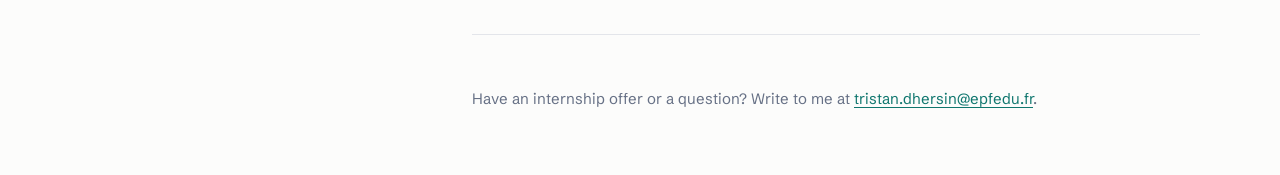
==== commit 6c4d4975: "Anglais par défaut, version française dans fr/ Co-Authored-By: Claude Opus 5.5 <noreply@anthropic.co" ====
--- a/index.html
+++ b/index.html
@@ -1,16 +1,16 @@
 <!DOCTYPE html>
-<html lang="fr" data-theme="light">
+<html lang="en" data-theme="light">
 <head>
   <meta charset="UTF-8" />
   <meta name="viewport" content="width=device-width, initial-scale=1.0" />
-  <title>Tristan Dhersin, développeur web full-stack</title>
-  <meta name="description" content="Tristan Dhersin, étudiant ingénieur à l'EPF, développeur web full-stack Java / Spring Boot et Angular. Cherche un stage de fin d'études de 6 mois à l'étranger à partir du 25 janvier 2027." />
+  <title>Tristan Dhersin, full-stack web developer</title>
+  <meta name="description" content="Tristan Dhersin, final-year engineering student at EPF, full-stack web developer (Java / Spring Boot and Angular). Looking for a 6-month end-of-studies internship abroad starting 25 January 2027." />
+  <link rel="alternate" hreflang="en" href="./" />
+  <link rel="alternate" hreflang="fr" href="fr/" />
   <link rel="icon" href="data:image/svg+xml,<svg xmlns='http://www.w3.org/2000/svg' viewBox='0 0 100 100'><rect width='100' height='100' rx='20' fill='%230f766e'/><text x='50' y='67' font-size='50' text-anchor='middle' font-family='Arial' font-weight='700' fill='white'>T</text></svg>" />
-  <link rel="alternate" hreflang="fr" href="./" />
-  <link rel="alternate" hreflang="en" href="en/" />
   <script>
     try {
-      if (localStorage.getItem("lang") === "en") location.replace("en/index.html");
+      if (localStorage.getItem("lang") === "fr") location.replace("fr/index.html");
       const t = localStorage.getItem("theme");
       document.documentElement.dataset.theme = t || (matchMedia("(prefers-color-scheme: dark)").matches ? "dark" : "light");
     } catch (e) {}
@@ -27,8 +27,8 @@
       <div class="side__top">
         <img class="side__photo" src="assets/photo.jpg" alt="Tristan Dhersin" width="112" height="112" />
         <div class="side__tools">
-          <a class="lang" href="en/index.html" hreflang="en" lang="en" data-lang="en" title="English version">EN</a>
-          <button class="theme" id="themeToggle" type="button" aria-label="Passer en thème sombre ou clair">
+          <a class="lang" href="fr/index.html" hreflang="fr" lang="fr" data-lang="fr" title="Version française">FR</a>
+          <button class="theme" id="themeToggle" type="button" aria-label="Switch between dark and light theme">
             <svg class="i-moon" viewBox="0 0 24 24" aria-hidden="true"><path d="M21 12.8A9 9 0 1 1 11.2 3a7 7 0 0 0 9.8 9.8z"/></svg>
             <svg class="i-sun" viewBox="0 0 24 24" aria-hidden="true"><circle cx="12" cy="12" r="4.5"/><path d="M12 2v2.5M12 19.5V22M4.2 4.2 6 6M18 18l1.8 1.8M2 12h2.5M19.5 12H22M4.2 19.8 6 18M18 6l1.8-1.8"/></svg>
           </button>
@@ -36,25 +36,25 @@
       </div>
 
       <h1 class="side__name">Tristan Dhersin</h1>
-      <p class="side__role">Développeur web full-stack, Java / Spring Boot et Angular</p>
+      <p class="side__role">Full-stack web developer, Java / Spring Boot and Angular</p>
 
       <p class="status"><span class="status__dot" aria-hidden="true"></span>
-        Disponible pour un stage de fin d'études de 6&nbsp;mois à l'étranger,
-        à partir du 25&nbsp;janvier&nbsp;2027.
+        Available for a 6-month end-of-studies internship abroad,
+        starting 25&nbsp;January&nbsp;2027.
       </p>
 
       <div class="side__cta">
-        <a class="btn btn--solid" href="mailto:tristan.dhersin@epfedu.fr">Me contacter</a>
-        <a class="btn" href="assets/CV_Tristan_Dhersin.pdf" target="_blank" rel="noopener">Télécharger le CV</a>
+        <a class="btn btn--solid" href="mailto:tristan.dhersin@epfedu.fr">Contact me</a>
+        <a class="btn" href="assets/CV_Tristan_Dhersin_EN.pdf" target="_blank" rel="noopener">Download CV</a>
       </div>
 
       <nav class="side__nav" aria-label="Sections">
-        <a href="#profil">Profil</a>
-        <a href="#experience">Expérience</a>
-        <a href="#projets">Projets</a>
-        <a href="#formation">Formation</a>
-        <a href="#associatif">Associatif</a>
-        <a href="#competences">Compétences</a>
+        <a href="#profile">Profile</a>
+        <a href="#experience">Experience</a>
+        <a href="#projects">Projects</a>
+        <a href="#education">Education</a>
+        <a href="#volunteering">Student life</a>
+        <a href="#skills">Skills</a>
       </nav>
 
       <ul class="side__social">
@@ -70,260 +70,254 @@
 
     <main class="content">
 
-      <!-- Profil -->
-      <section id="profil" class="block">
-        <h2>Profil</h2>
+      <section id="profile" class="block">
+        <h2>Profile</h2>
         <p class="lead">
-          Je termine mon cycle ingénieur à l'EPF, majeure Systèmes Numériques et Intelligents.
-          J'aime prendre une application de bout en bout&nbsp;: poser l'architecture, la sécuriser,
-          écrire le back et le front, puis la mettre en production.
+          I'm finishing my engineering degree at EPF, majoring in Digital and Intelligent Systems.
+          I like owning an application end to end: designing the architecture, securing it,
+          writing the back end and the front end, then shipping it to production.
         </p>
         <p>
-          J'ai effectué un stage de six mois chez Varenne Capital Partners sur des outils internes en Spring Boot
-          et Angular. En Junior-Entreprise, j'ai ensuite livré à LPTENT un configurateur de tentes en 3D
-          temps réel, avec la chaîne qui génère ses modèles. En parallèle, je mène plusieurs applications
-          d'équipe ou personnelles, du DDD au déploiement derrière Nginx.
+          I completed a six-month internship at Varenne Capital Partners, building internal tools with Spring Boot
+          and Angular. Through EPF's Junior Enterprise, I then delivered a real-time 3D tent configurator
+          to LPTENT, along with the pipeline that generates its models. In parallel, I lead several team
+          and personal applications, from domain-driven design to deployment behind Nginx.
         </p>
         <p>
-          J'ai également une solide expérience en systèmes embarqués&nbsp;: j'ai présidé l'association EPF Astronomie et dirigé
-          une équipe de douze personnes sur une mini-fusée présentée au C'Space du CNES.
+          I also have solid experience in embedded systems: I chaired the EPF Astronomie student association and led
+          a team of twelve on a model rocket presented at CNES's C'Space launch campaign.
         </p>
 
         <dl class="facts">
-          <div><dt>6 mois</dt><dd>de stage en Spring Boot et Angular</dd></div>
-          <div><dt>1&nbsp;800+</dt><dd>modèles 3D générés pour LPTENT</dd></div>
-          <div><dt>10+</dt><dd>applications et projets menés</dd></div>
+          <div><dt>6 months</dt><dd>internship in Spring Boot and Angular</dd></div>
+          <div><dt>1,800+</dt><dd>3D models generated for LPTENT</dd></div>
+          <div><dt>10+</dt><dd>applications and projects delivered</dd></div>
         </dl>
       </section>
 
-      <!-- Expérience -->
       <section id="experience" class="block">
-        <h2>Expérience</h2>
+        <h2>Experience</h2>
         <ol class="timeline">
           <li class="tl">
             <p class="tl__when">2026</p>
-            <h3>Configurateur 3D de tentes pour LPTENT</h3>
-            <p class="tl__where">Développeur intervenant, EPF Projets (Junior-Entreprise)</p>
-            <ul>
-              <li>Plugin WordPress en bloc Gutenberg&nbsp;: le visiteur choisit gamme, dimensions, toit, murs et accessoires, et voit sa tente en 3D temps réel avec Three.js.</li>
-              <li>Import de visuels personnalisés appliqués directement sur la toile.</li>
-              <li>Demande de devis&nbsp;: PDF et JSON générés dans le navigateur avec jsPDF, envoyés à une API REST en PHP (anti-robots, limite de débit, envoi d'e-mails).</li>
-              <li>Site bilingue français / anglais, conforme au RGPD.</li>
-              <li>Chaîne Python / Blender automatisée qui produit plus de 1&nbsp;800 modèles GLB compressés en Draco et le catalogue JSON.</li>
-              <li>Audit de performance et documentation de passation pour le client.</li>
+            <h3>3D tent configurator for LPTENT</h3>
+            <p class="tl__where">Freelance developer, EPF Projets (Junior Enterprise)</p>
+            <ul>
+              <li>WordPress plugin (Gutenberg block): visitors pick range, dimensions, roof, walls and accessories and see their tent in real-time 3D with Three.js.</li>
+              <li>Custom artwork uploaded by the visitor is applied directly to the canvas.</li>
+              <li>Quote requests: PDF and JSON generated in the browser with jsPDF, sent to a PHP REST API (bot protection, rate limiting, e-mail delivery).</li>
+              <li>Bilingual French / English site, GDPR compliant.</li>
+              <li>Automated Python / Blender pipeline producing over 1,800 Draco-compressed GLB models and the JSON catalogue.</li>
+              <li>Performance audit and handover documentation for the client.</li>
             </ul>
             <p class="tags"><span>Three.js</span><span>JavaScript</span><span>PHP</span><span>WordPress</span><span>Material Web</span><span>jsPDF</span><span>Python</span><span>Blender</span></p>
           </li>
 
           <li class="tl">
             <p class="tl__when">2025 – 2026</p>
-            <h3>Enseignant vacataire et membre de jury</h3>
-            <p class="tl__where">EPF École d'Ingénieurs, Cachan</p>
-            <ul>
-              <li>Encadrement de travaux pratiques en fabrication additive.</li>
-              <li>Évaluation des soutenances de projets étudiants.</li>
-            </ul>
-          </li>
-
-          <li class="tl">
-            <p class="tl__when">2025, 6 mois</p>
-            <h3>Stage ingénieur développeur web</h3>
-            <p class="tl__where">Varenne Capital Partners, Paris 8<sup>e</sup></p>
-            <ul>
-              <li>Conception et développement d'outils internes full-stack qui automatisent des processus financiers.</li>
-              <li>Travail dans une base de code Spring Boot / Angular existante, en lien avec la DSI.</li>
+            <h3>Teaching assistant and jury member</h3>
+            <p class="tl__where">EPF Engineering School, Cachan</p>
+            <ul>
+              <li>Supervised lab sessions in additive manufacturing.</li>
+              <li>Assessed student project presentations.</li>
+            </ul>
+          </li>
+
+          <li class="tl">
+            <p class="tl__when">2025, 6 months</p>
+            <h3>Software engineering intern, web development</h3>
+            <p class="tl__where">Varenne Capital Partners, Paris</p>
+            <ul>
+              <li>Designed and built full-stack internal tools that automate financial processes.</li>
+              <li>Worked in an existing Spring Boot / Angular codebase alongside the IT department.</li>
             </ul>
             <p class="tags"><span>Java</span><span>Spring Boot</span><span>Angular</span><span>TypeScript</span></p>
           </li>
         </ol>
       </section>
 
-      <!-- Projets -->
-      <section id="projets" class="block">
-        <h2>Projets</h2>
-
-        <div class="filters" role="group" aria-label="Filtrer les projets">
-          <button class="filter is-on" data-filter="all" aria-pressed="true">Tous</button>
+      <section id="projects" class="block">
+        <h2>Projects</h2>
+
+        <div class="filters" role="group" aria-label="Filter projects">
+          <button class="filter is-on" data-filter="all" aria-pressed="true">All</button>
           <button class="filter" data-filter="web" aria-pressed="false">Web</button>
-          <button class="filter" data-filter="devops" aria-pressed="false">DevOps et sécurité</button>
-          <button class="filter" data-filter="ia" aria-pressed="false">IA</button>
+          <button class="filter" data-filter="devops" aria-pressed="false">DevOps and security</button>
+          <button class="filter" data-filter="ia" aria-pressed="false">AI</button>
           <button class="filter" data-filter="mobile" aria-pressed="false">Mobile</button>
-          <button class="filter" data-filter="iot" aria-pressed="false">Embarqué et IoT</button>
+          <button class="filter" data-filter="iot" aria-pressed="false">Embedded and IoT</button>
         </div>
 
         <div class="cards" id="cards">
           <article class="card card--wide" data-cat="web devops">
-            <p class="card__meta"><span class="live">En cours</span> 2026 – 2027, équipe de cinq</p>
+            <p class="card__meta"><span class="live">Ongoing</span> 2026 – 2027, team of five</p>
             <h3>SkinomiX AI</h3>
-            <p class="card__sub">SaaS B2C d'analyse de la peau pour une start-up, projet de semestre</p>
-            <ul>
-              <li>Cahier des charges rédigé avec le client, maquettes des espaces client, partenaire et administration.</li>
-              <li>Données de santé&nbsp;: connexion par rôle, double authentification et RBAC pour les administrateurs, journal d'audit, exigences RGPD et ISO&nbsp;27001.</li>
-              <li>Pipeline CI/CD, couverture de tests au-delà de 50&nbsp;% côté serveur, réponses en moins de 5&nbsp;secondes.</li>
-            </ul>
-            <p class="tags"><span>SaaS</span><span>2FA</span><span>RBAC</span><span>RGPD</span><span>CI/CD</span></p>
+            <p class="card__sub">B2C skin-analysis SaaS for a start-up, semester project</p>
+            <ul>
+              <li>Wrote the specification with the client and designed mock-ups for the customer, partner and admin areas.</li>
+              <li>Health data: role-based sign-in, two-factor authentication and RBAC for admins, audit log, GDPR and ISO&nbsp;27001 requirements.</li>
+              <li>CI/CD pipeline, over 50&nbsp;% server-side test coverage, responses under 5&nbsp;seconds.</li>
+            </ul>
+            <p class="tags"><span>SaaS</span><span>2FA</span><span>RBAC</span><span>GDPR</span><span>CI/CD</span></p>
           </article>
 
           <article class="card" data-cat="web devops">
-            <p class="card__meta">2026, lead dev et DevOps</p>
+            <p class="card__meta">2026, lead dev and DevOps</p>
             <h3>EPF-Core</h3>
-            <p class="card__sub">Plateforme web de l'école, équipe de cinq</p>
-            <ul>
-              <li>Spring Boot / Angular découplés, Gitflow avec revue obligatoire.</li>
-              <li>Spring Security&nbsp;: RBAC, CORS, secrets.</li>
-              <li>Serveur Linux derrière Nginx en reverse proxy, SSL/TLS.</li>
+            <p class="card__sub">School web platform, team of five</p>
+            <ul>
+              <li>Decoupled Spring Boot / Angular, Gitflow with mandatory code review.</li>
+              <li>Spring Security: RBAC, CORS, secrets management.</li>
+              <li>Linux server behind an Nginx reverse proxy, SSL/TLS.</li>
             </ul>
             <p class="tags"><span>Spring Boot</span><span>Angular</span><span>Nginx</span><span>Linux</span></p>
-            <a class="card__link" href="https://github.com/TristanBrouille/EPF-Core" target="_blank" rel="noopener">Code sur GitHub</a>
+            <a class="card__link" href="https://github.com/TristanBrouille/EPF-Core" target="_blank" rel="noopener">Code on GitHub</a>
           </article>
 
           <article class="card" data-cat="web">
-            <p class="card__meta"><span class="live">En cours</span> 2026, personnel</p>
+            <p class="card__meta"><span class="live">Ongoing</span> 2026, personal</p>
             <h3>JWTG Manager</h3>
-            <p class="card__sub">Suivi de collection pour un jeu mobile</p>
-            <ul>
-              <li>Back en DDD&nbsp;: six contextes délimités reliés par événements.</li>
-              <li>Authentification JWT, PostgreSQL.</li>
-              <li>Angular 22&nbsp;: signals, standalone, zoneless, SSR.</li>
+            <p class="card__sub">Collection tracker for a mobile game</p>
+            <ul>
+              <li>Domain-driven back end: six bounded contexts linked by events.</li>
+              <li>JWT authentication, PostgreSQL.</li>
+              <li>Angular 22: signals, standalone, zoneless, SSR.</li>
             </ul>
             <p class="tags"><span>Spring Boot</span><span>DDD</span><span>JWT</span><span>PostgreSQL</span><span>Angular</span></p>
-            <a class="card__link" href="https://github.com/TristanBrouille/JwtgManager" target="_blank" rel="noopener">Code sur GitHub</a>
+            <a class="card__link" href="https://github.com/TristanBrouille/JwtgManager" target="_blank" rel="noopener">Code on GitHub</a>
           </article>
 
           <article class="card" data-cat="web devops">
-            <p class="card__meta">2026, en équipe</p>
+            <p class="card__meta">2026, team project</p>
             <h3>HorseCo-Pilote</h3>
-            <p class="card__sub">CRM pour un centre équestre</p>
-            <ul>
-              <li>Trois rôles, planning et règles métier.</li>
-              <li>Migrations Flyway, documentation Swagger, conteneurs Docker.</li>
+            <p class="card__sub">CRM for an equestrian centre</p>
+            <ul>
+              <li>Three user roles, scheduling and business rules.</li>
+              <li>Flyway migrations, Swagger documentation, Docker containers.</li>
             </ul>
             <p class="tags"><span>Spring Boot</span><span>Flyway</span><span>Docker</span><span>Angular</span></p>
             <p class="card__links">
-              <a class="card__link" href="https://github.com/TristanBrouille/HorseCo-Pilote" target="_blank" rel="noopener">Back</a>
-              <a class="card__link" href="https://github.com/TristanBrouille/HorseCo-Pilote-Front" target="_blank" rel="noopener">Front</a>
+              <a class="card__link" href="https://github.com/TristanBrouille/HorseCo-Pilote" target="_blank" rel="noopener">Back end</a>
+              <a class="card__link" href="https://github.com/TristanBrouille/HorseCo-Pilote-Front" target="_blank" rel="noopener">Front end</a>
             </p>
           </article>
 
           <article class="card" data-cat="iot web">
             <p class="card__meta">2026</p>
             <h3>PiCar IoT</h3>
-            <p class="card__sub">Pilotage d'un robot Raspberry Pi depuis le navigateur</p>
-            <ul>
-              <li>Interface Angular, API Spring Boot qui transmet les commandes au robot par MQTT.</li>
+            <p class="card__sub">Driving a Raspberry Pi robot from the browser</p>
+            <ul>
+              <li>Angular interface, Spring Boot API relaying commands to the robot over MQTT.</li>
             </ul>
             <p class="tags"><span>Angular</span><span>Spring Boot</span><span>MQTT</span><span>Raspberry Pi</span></p>
-            <a class="card__link" href="https://github.com/TristanBrouille/Projet_IOT_Picard" target="_blank" rel="noopener">Code sur GitHub</a>
+            <a class="card__link" href="https://github.com/TristanBrouille/Projet_IOT_Picard" target="_blank" rel="noopener">Code on GitHub</a>
           </article>
 
           <article class="card" data-cat="ia devops">
             <p class="card__meta">2026, hackathon</p>
-            <h3>Audit EBIOS par agents IA</h3>
-            <p class="card__sub">Audit de sécurité selon la méthode EBIOS Risk Manager de l'ANSSI</p>
-            <ul>
-              <li>Des agents IA guident et accélèrent l'analyse de risques.</li>
-            </ul>
-            <p class="tags"><span>Agents IA</span><span>Cybersécurité</span></p>
+            <h3>EBIOS audit with AI agents</h3>
+            <p class="card__sub">Security audit app following ANSSI's EBIOS Risk Manager method</p>
+            <ul>
+              <li>AI agents guide and speed up the risk analysis.</li>
+            </ul>
+            <p class="tags"><span>AI agents</span><span>Cybersecurity</span></p>
           </article>
 
           <article class="card" data-cat="mobile">
             <p class="card__meta">2026</p>
             <h3>LibTracker</h3>
-            <p class="card__sub">Vélib' disponibles en temps réel</p>
-            <ul>
-              <li>Application Android native en Kotlin.</li>
+            <p class="card__sub">Real-time availability of Paris Vélib' bikes</p>
+            <ul>
+              <li>Native Android app in Kotlin.</li>
             </ul>
             <p class="tags"><span>Kotlin</span><span>Android</span></p>
-            <a class="card__link" href="https://github.com/TristanBrouille/LibTracker" target="_blank" rel="noopener">Code sur GitHub</a>
+            <a class="card__link" href="https://github.com/TristanBrouille/LibTracker" target="_blank" rel="noopener">Code on GitHub</a>
           </article>
 
           <article class="card" data-cat="web">
-            <p class="card__meta">2026, projet de cours</p>
+            <p class="card__meta">2026, course project</p>
             <h3>Restaurant EPF</h3>
-            <p class="card__sub">Gestion de restaurant</p>
-            <ul>
-              <li>Spring Framework 6 sans Spring Boot, H2 via JdbcTemplate, pattern DAO, Swagger, Checkstyle.</li>
-              <li>Front Angular 21 testé avec Vitest.</li>
+            <p class="card__sub">Restaurant management</p>
+            <ul>
+              <li>Spring Framework 6 without Spring Boot, H2 via JdbcTemplate, DAO pattern, Swagger, Checkstyle.</li>
+              <li>Angular 21 front end tested with Vitest.</li>
             </ul>
             <p class="tags"><span>Spring 6</span><span>H2</span><span>Angular</span><span>Vitest</span></p>
-            <a class="card__link" href="https://github.com/TristanBrouille/restaurant-epf-sujet" target="_blank" rel="noopener">Code sur GitHub</a>
+            <a class="card__link" href="https://github.com/TristanBrouille/restaurant-epf-sujet" target="_blank" rel="noopener">Code on GitHub</a>
           </article>
 
           <article class="card" data-cat="iot">
             <p class="card__meta">2024 – 2026, EPF Astronomie</p>
-            <h3>Mini-fusée</h3>
-            <p class="card__sub">Mini-fusée pour le C'Space du CNES</p>
-            <ul>
-              <li>Logiciel embarqué en Ada/SPARK sur STM32, cartes PCB conçues par l'équipe.</li>
+            <h3>Model rocket</h3>
+            <p class="card__sub">Model rocket for CNES's C'Space campaign</p>
+            <ul>
+              <li>Embedded software in Ada/SPARK on STM32, PCBs designed by the team.</li>
             </ul>
             <p class="tags"><span>Ada/SPARK</span><span>STM32</span><span>PCB</span></p>
           </article>
 
           <article class="card" data-cat="iot web">
             <p class="card__meta">2023 – 2026</p>
-            <h3>Autres dépôts</h3>
+            <h3>Other repositories</h3>
             <ul class="plain">
-              <li><a href="https://github.com/TristanBrouille/nucleo_g431kb" target="_blank" rel="noopener">nucleo_g431kb</a>, carte STM32 Nucleo G431KB</li>
-              <li><a href="https://github.com/TristanBrouille/Mur_de_vent" target="_blank" rel="noopener">Mur_de_vent</a>, projet embarqué de 2025</li>
-              <li><a href="https://github.com/TristanBrouille/TP-Language-Java" target="_blank" rel="noopener">TP-Language-Java</a>, orienté objet en Java</li>
-              <li><a href="https://github.com/TristanBrouille/TP-Git---Student-List-Manager" target="_blank" rel="noopener">Student List Manager</a>, travail en équipe avec Git</li>
+              <li><a href="https://github.com/TristanBrouille/nucleo_g431kb" target="_blank" rel="noopener">nucleo_g431kb</a>, STM32 Nucleo G431KB board</li>
+              <li><a href="https://github.com/TristanBrouille/Mur_de_vent" target="_blank" rel="noopener">Mur_de_vent</a>, embedded project from 2025</li>
+              <li><a href="https://github.com/TristanBrouille/TP-Language-Java" target="_blank" rel="noopener">TP-Language-Java</a>, object-oriented Java</li>
+              <li><a href="https://github.com/TristanBrouille/TP-Git---Student-List-Manager" target="_blank" rel="noopener">Student List Manager</a>, team work with Git</li>
             </ul>
           </article>
         </div>
       </section>
 
-      <!-- Formation -->
-      <section id="formation" class="block">
-        <h2>Formation</h2>
+      <section id="education" class="block">
+        <h2>Education</h2>
         <ol class="timeline">
           <li class="tl">
             <p class="tl__when">2021 – 2027</p>
-            <h3>Master ingénieur généraliste</h3>
-            <p class="tl__where">EPF École d'Ingénieurs, Cachan, majeure Systèmes Numériques et Intelligents</p>
-            <ul>
-              <li>Architecture logicielle, sécurité applicative, DevOps et CI/CD, cloud, virtualisation et réseaux.</li>
+            <h3>Master's degree in engineering</h3>
+            <p class="tl__where">EPF Engineering School, Cachan (Paris area), major in Digital and Intelligent Systems</p>
+            <ul>
+              <li>Software architecture, application security, DevOps and CI/CD, cloud, virtualisation and networking.</li>
             </ul>
           </li>
         </ol>
       </section>
 
-      <!-- Associatif -->
-      <section id="associatif" class="block">
-        <h2>Associatif</h2>
+      <section id="volunteering" class="block">
+        <h2>Student life</h2>
         <ol class="timeline">
           <li class="tl">
             <p class="tl__when">2023 – 2026</p>
             <h3>EPF Astronomie</h3>
-            <p class="tl__where">Président en 2025-2026, chef de projet de 2024 à 2026</p>
-            <ul>
-              <li>Direction de l'association, qui comptait 50 membres.</li>
-              <li>Pilotage d'une équipe de douze sur une mini-fusée pour le C'Space du CNES&nbsp;: Ada/SPARK (formation AdaCore), STM32, cartes PCB.</li>
+            <p class="tl__where">President in 2025-2026, project lead from 2024 to 2026</p>
+            <ul>
+              <li>Ran the association, which had 50 members.</li>
+              <li>Led a team of twelve on a model rocket for CNES's C'Space campaign: Ada/SPARK (AdaCore training), STM32, PCBs.</li>
             </ul>
           </li>
         </ol>
       </section>
 
-      <!-- Compétences -->
-      <section id="competences" class="block">
-        <h2>Compétences</h2>
+      <section id="skills" class="block">
+        <h2>Skills</h2>
         <dl class="skills">
-          <dt>Back-end</dt>
+          <dt>Back end</dt>
           <dd class="chips"><span>Java</span><span>Spring Boot</span><span>Spring Security</span><span>Spring Data JPA</span><span>JWT</span><span>PHP</span><span>REST / OpenAPI</span><span>DDD</span><span>PostgreSQL</span><span>Flyway</span><span>JUnit</span></dd>
-          <dt>Front-end</dt>
+          <dt>Front end</dt>
           <dd class="chips"><span>Angular</span><span>TypeScript</span><span>JavaScript</span><span>Three.js</span><span>WordPress</span><span>HTML / CSS</span><span>Vitest</span></dd>
           <dt>DevOps</dt>
           <dd class="chips"><span>Docker</span><span>GitHub Actions</span><span>Ansible</span><span>Nginx</span><span>Linux</span><span>Gitflow</span><span>SSL/TLS</span></dd>
-          <dt>Embarqué et autres</dt>
+          <dt>Embedded and other</dt>
           <dd class="chips"><span>Python</span><span>Kotlin</span><span>C / C++</span><span>Ada/SPARK</span><span>MQTT</span><span>Raspberry Pi</span><span>ESP32</span><span>STM32</span><span>Blender</span></dd>
-          <dt>Outils IA</dt>
+          <dt>AI tools</dt>
           <dd class="chips"><span>Claude Code</span><span>GitHub Copilot</span><span>Cursor</span><span>JetBrains AI</span><span>n8n</span></dd>
-          <dt>Langues</dt>
-          <dd>Français (langue maternelle), anglais professionnel (B2), espagnol et allemand (A2)</dd>
+          <dt>Languages</dt>
+          <dd>French (native), English (professional, B2), Spanish and German (A2)</dd>
         </dl>
       </section>
 
       <footer class="foot">
-        <p>Une offre de stage ou une question&nbsp;? Écrivez-moi à <a href="mailto:tristan.dhersin@epfedu.fr">tristan.dhersin@epfedu.fr</a>.</p>
+        <p>Have an internship offer or a question? Write to me at <a href="mailto:tristan.dhersin@epfedu.fr">tristan.dhersin@epfedu.fr</a>.</p>
       </footer>
     </main>
   </div>
